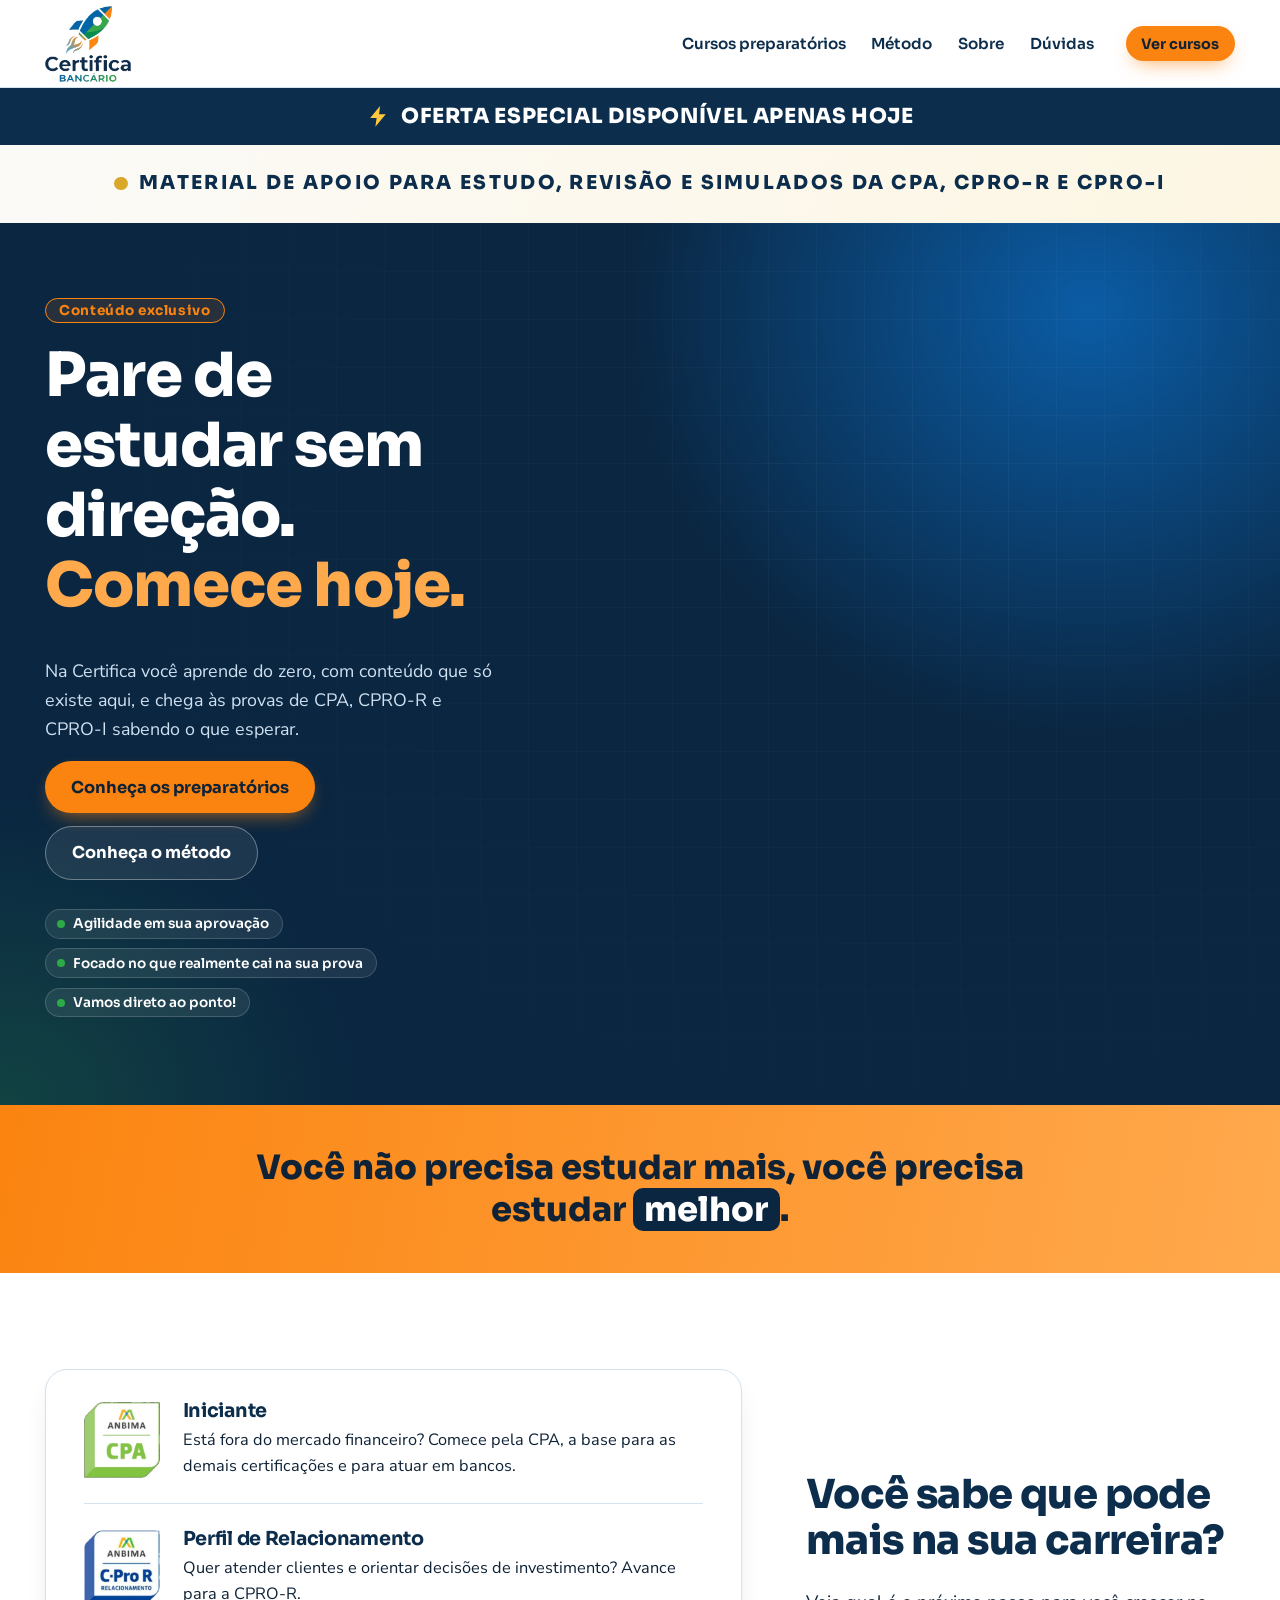
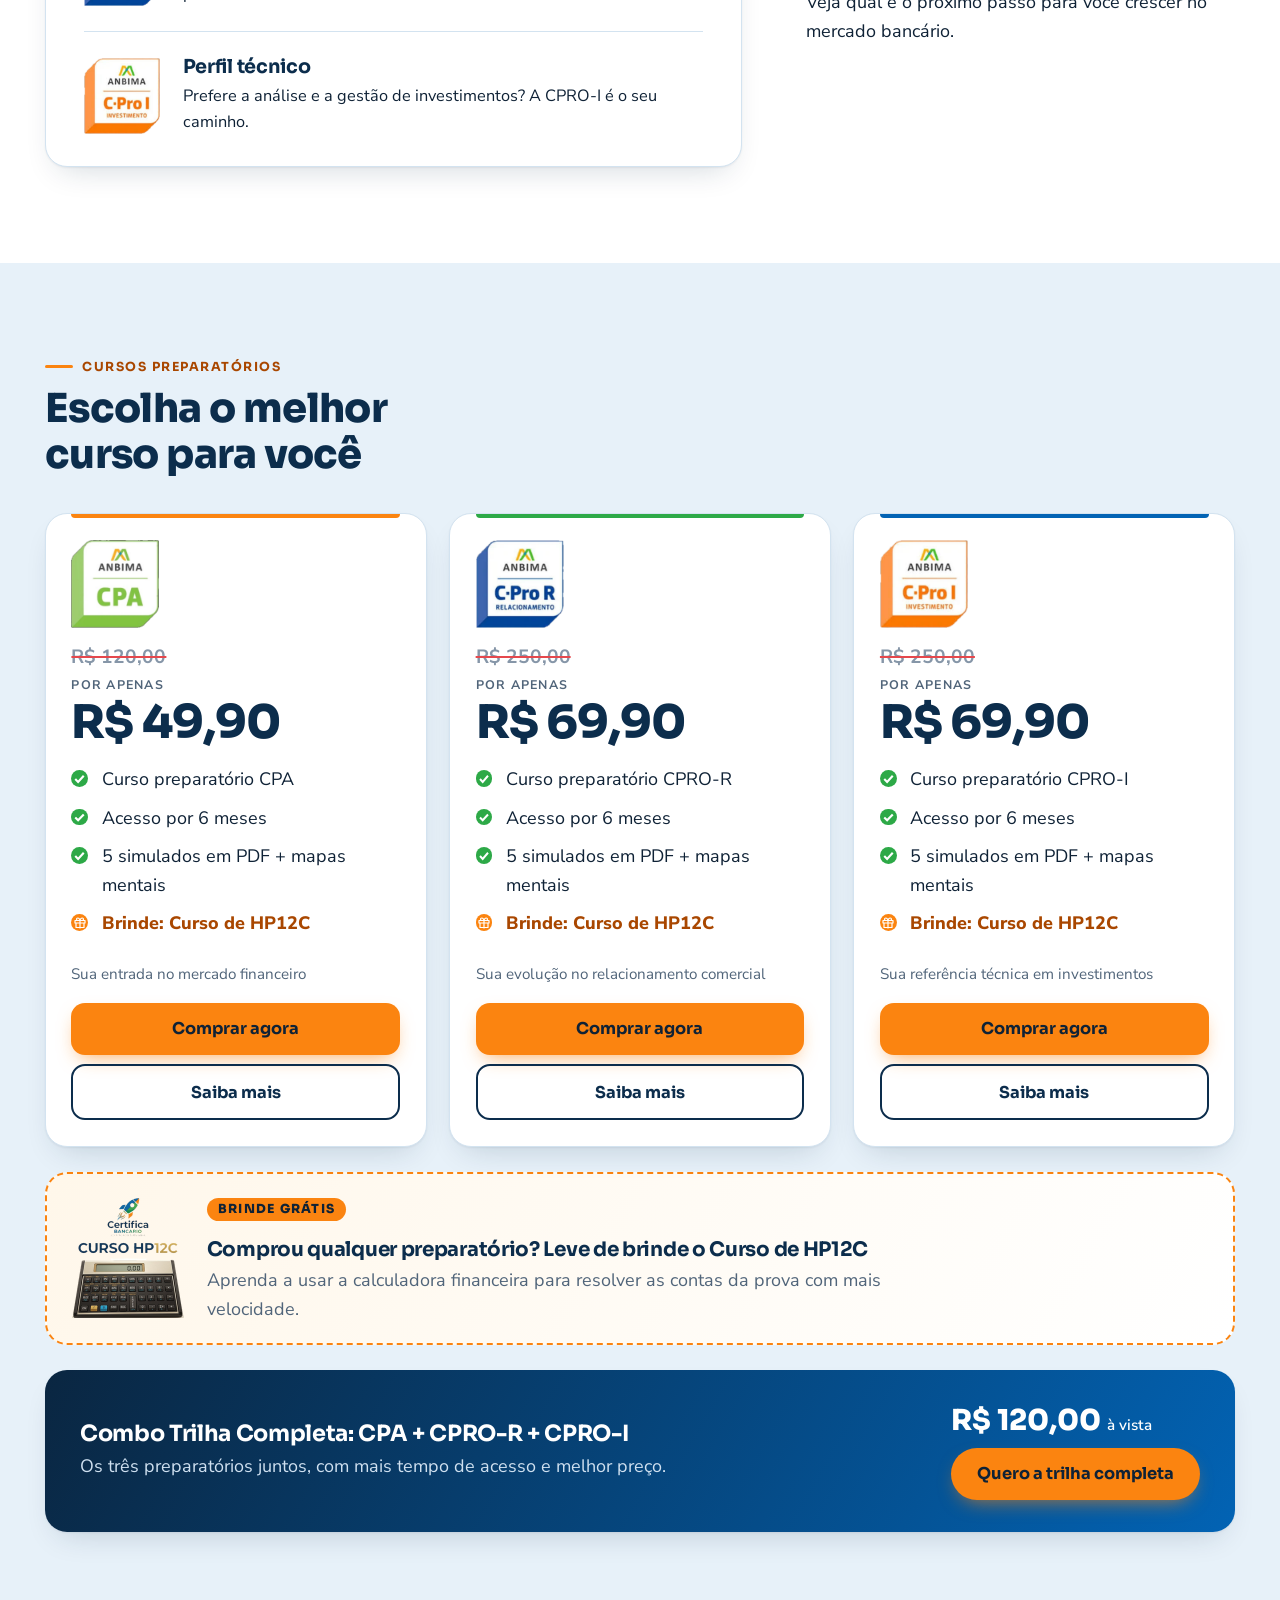
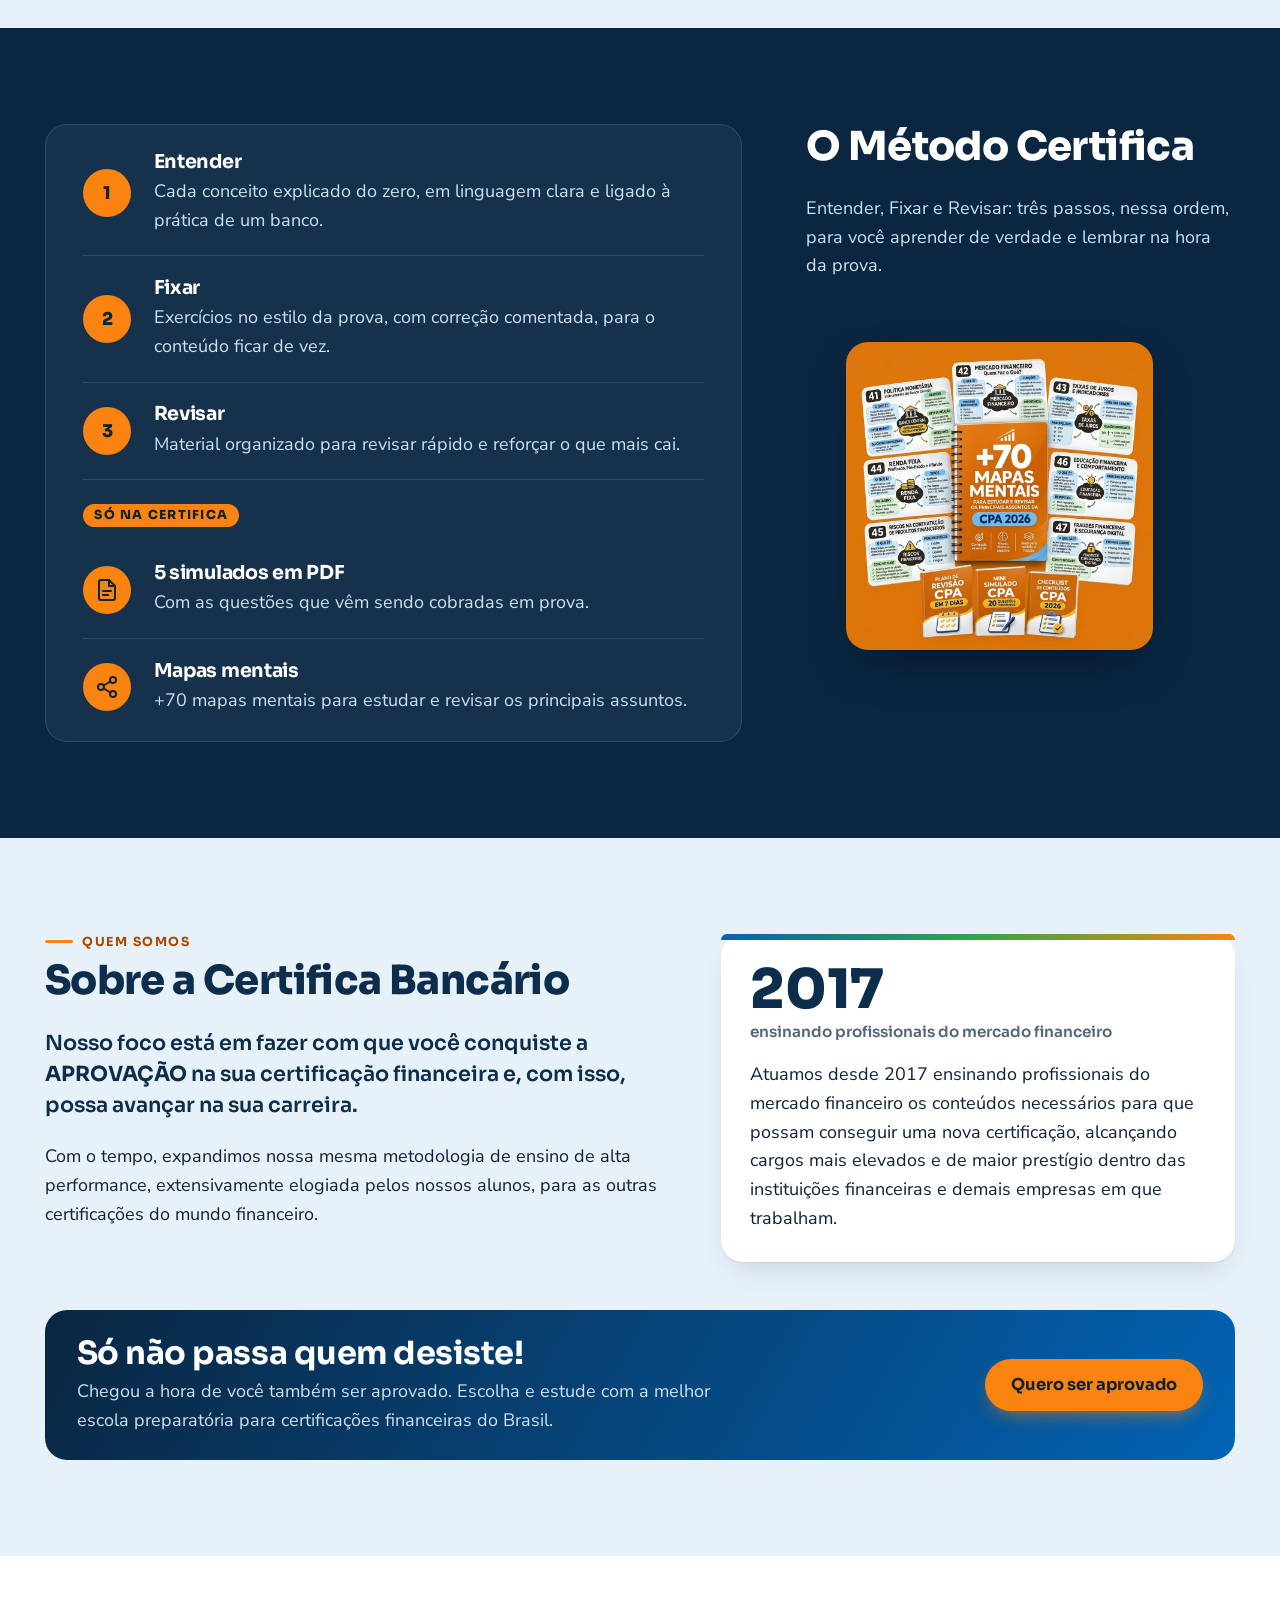
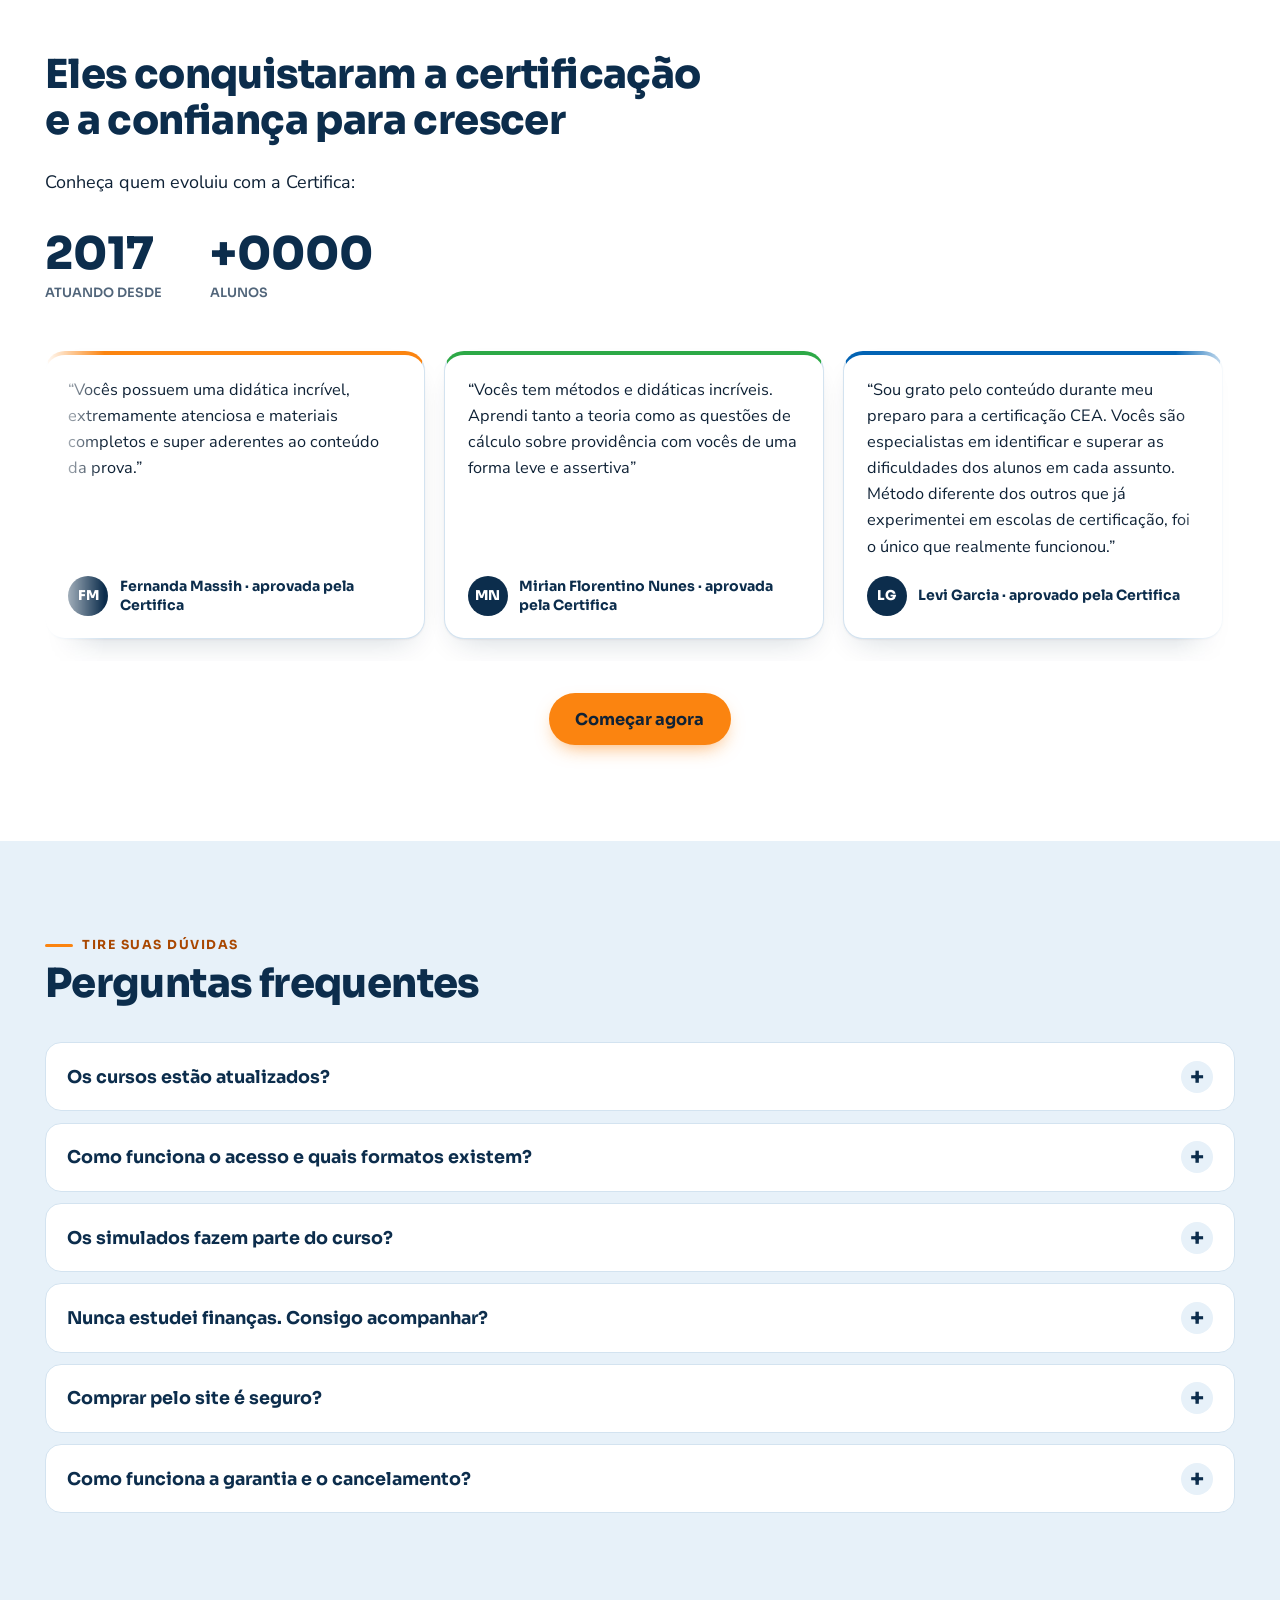
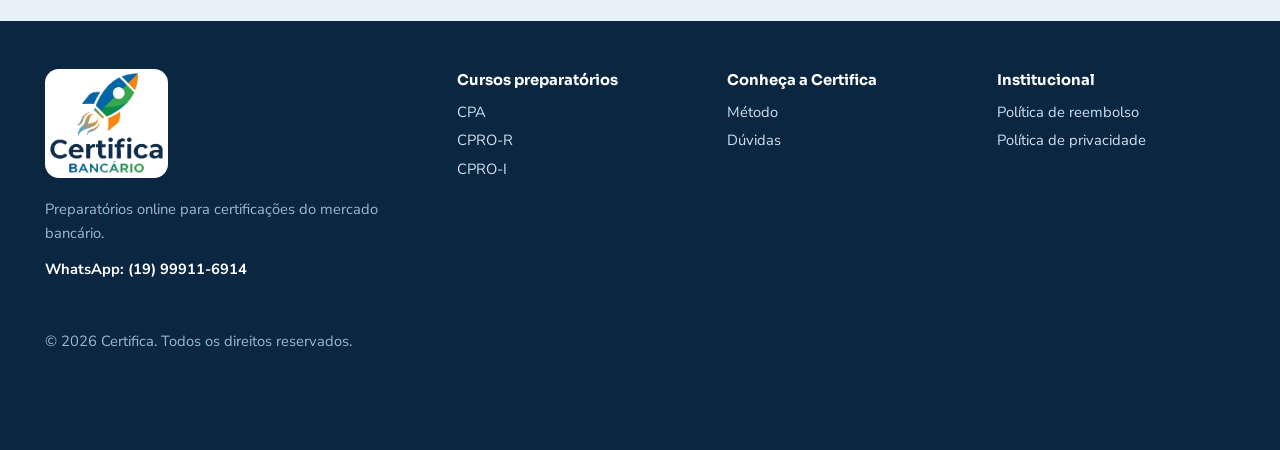
==== index.html @ d95f79b2 "updated certifica files" ====
<!DOCTYPE html>
<html lang="pt-BR">
<head>
<meta charset="utf-8">
<meta name="viewport" content="width=device-width, initial-scale=1, viewport-fit=cover">
<meta name="theme-color" content="#0A2641">
<title>Certifica Bancário</title>
<meta name="description" content="Preparatórios online para CPA, CPRO-R e CPRO-I com conteúdo exclusivo. Aprenda do zero e vá confiante para a prova.">
<link rel="preconnect" href="https://fonts.googleapis.com">
<link rel="preconnect" href="https://fonts.gstatic.com" crossorigin>
<link href="https://fonts.googleapis.com/css2?family=Sora:wght@500;700;800&family=Nunito+Sans:wght@400;600;700&display=swap" rel="stylesheet">
<link rel="stylesheet" href="style.css">
</head>
<body>
<header><div class="wrap nav">
  <a class="logo" href="#topo" aria-label="Certifica Bancário"><img src="assets/logo.png" alt="Certifica Bancário" height="76" width="86"></a>
  <nav class="menu" aria-label="Principal"><a href="#preparatorios">Cursos preparatórios</a><a href="#metodo">Método</a><a href="#sobre">Sobre</a><a href="#faq">Dúvidas</a></nav><a class="btn sm" href="#preparatorios">Ver cursos</a>
</div></header>
<!-- FAIXA DE OFERTA (logo abaixo do menu, no topo do hero): edite os textos aqui. Para esconder, use promo: false no script.js (CONFIG) -->
<div class="promo" role="note" aria-label="Oferta especial">
  <div class="promo-top"><svg viewBox="0 0 24 24" aria-hidden="true"><path d="M13.5 2 4 13.5h6.2L9 22l10-12.2h-6.4z"/></svg><span>Oferta especial disponível apenas hoje</span></div>
  <div class="promo-sub"><span><i aria-hidden="true"></i>MATERIAL DE APOIO PARA ESTUDO, REVISÃO E SIMULADOS DA CPA, CPRO-R E CPRO-I</span></div>
</div>

<main id="topo">
<!-- 1. HERO -->
<section class="hero"><div class="wrap">
  <div>
    <span class="badge">Conteúdo exclusivo</span>
    <h1>Pare de estudar sem direção. <span class="hl">Comece hoje.</span></h1>
    <p class="lead">Na Certifica você aprende do zero, com conteúdo que só existe aqui, e chega às provas de CPA, CPRO-R e CPRO-I sabendo o que esperar.</p>
    <div class="cta"><a class="btn" href="#preparatorios">Conheça os preparatórios</a><a class="btn ghost" href="#metodo">Conheça o método</a></div>
    <!-- Troque os números pelos seus -->
    <ul class="trust"><li>Agilidade em sua aprovação</li><li>Focado no que realmente cai na sua prova</li><li>Vamos direto ao ponto!</li></ul>
  </div>
    <!-- VÍDEO DO HERO: toca uma vez, sem som, e para no último quadro. Para trocar, substitua o src da tag <source> (arquivo .mp4 ou link) -->
  <div class="hv"><video id="heroVideo" autoplay muted playsinline preload="auto" disablepictureinpicture disableremoteplayback poster="assets/hero-poster.jpg" aria-label="Animação da marca Certifica Bancário"><source src="assets/hero.mp4" type="video/mp4"></video></div>
</div></section>

<section class="impact"><div class="wrap"><p>Você não precisa estudar mais, você precisa estudar <em>melhor</em>.</p></div></section>

<!-- 2. NÍVEIS -->
<section class="niveis"><div class="wrap">
  <div class="head"><h2>Você sabe que pode mais na sua carreira?</h2><p>Veja qual é o próximo passo para você crescer no mercado bancário.</p></div>
  <!-- Confirme se estas descrições batem com o que você ensina -->
  <div class="lvls">
    <div class="lvl"><img class="selo" src="assets/selo-cpa.png" alt="Selo ANBIMA CPA" width="68" height="68"><h3>Iniciante</h3><p>Está fora do mercado financeiro? Comece pela CPA, a base para as demais certificações e para atuar em bancos.</p></div>
    <div class="lvl"><img class="selo" src="assets/selo-cpro-r.png" alt="Selo ANBIMA CPRO-R" width="68" height="68"><h3>Perfil de Relacionamento</h3><p>Quer atender clientes e orientar decisões de investimento? Avance para a CPRO-R.</p></div>
    <div class="lvl"><img class="selo" src="assets/selo-cpro-i.png" alt="Selo ANBIMA CPRO-I" width="68" height="68"><h3>Perfil técnico</h3><p>Prefere a análise e a gestão de investimentos? A CPRO-I é o seu caminho.</p></div>
  </div>
</div></section>

<!-- 3. CURSOS -->
<section class="sky" id="preparatorios"><div class="wrap">
  <div class="head"><div class="lbl">Cursos preparatórios</div><h2>Escolha o melhor curso para você</h2></div>
  <!-- PREÇOS: troque pelos valores reais e prazos de acesso. O botão "Saiba mais" abre a página do curso em outra aba -->
  <div class="g4">
    <div class="card"><div class="sel logo"><img src="assets/selo-cpa.png" alt="Selo ANBIMA CPA" width="88" height="88"></div><div class="pr"><del>R$ 120,00</del><span class="now"><small>Por apenas</small>R$ 49,90</span></div>
      <ul class="ck"><li>Curso preparatório CPA</li><li>Acesso por 6 meses</li><li>5 simulados em PDF + mapas mentais</li><li class="gift">Brinde: Curso de HP12C</li></ul>
      <p class="tg">Sua entrada no mercado financeiro</p><div class="btns"><a class="btn buy" data-curso="cpa" href="#">Comprar agora</a><a class="btn line" href="curso-cpa.html" target="_blank" rel="noopener">Saiba mais</a></div></div>
    <div class="card"><div class="sel logo"><img src="assets/selo-cpro-r.png" alt="Selo ANBIMA CPRO-R" width="88" height="88"></div><div class="pr"><del>R$ 250,00</del><span class="now"><small>Por apenas</small>R$ 69,90</span></div>
      <ul class="ck"><li>Curso preparatório CPRO-R</li><li>Acesso por 6 meses</li><li>5 simulados em PDF + mapas mentais</li><li class="gift">Brinde: Curso de HP12C</li></ul>
      <p class="tg">Sua evolução no relacionamento comercial</p><div class="btns"><a class="btn buy" data-curso="cpror" href="#">Comprar agora</a><a class="btn line" href="curso-cpro-r.html" target="_blank" rel="noopener">Saiba mais</a></div></div>
    <div class="card"><div class="sel logo"><img src="assets/selo-cpro-i.png" alt="Selo ANBIMA CPRO-I" width="88" height="88"></div><div class="pr"><del>R$ 250,00</del><span class="now"><small>Por apenas</small>R$ 69,90</span></div>
      <ul class="ck"><li>Curso preparatório CPRO-I</li><li>Acesso por 6 meses</li><li>5 simulados em PDF + mapas mentais</li><li class="gift">Brinde: Curso de HP12C</li></ul>
      <p class="tg">Sua referência técnica em investimentos</p><div class="btns"><a class="btn buy" data-curso="cproi" href="#">Comprar agora</a><a class="btn line" href="curso-cpro-i.html">Saiba mais</a></div></div>
  </div>
  <!-- BRINDE: o curso de HP12C não é vendido separado, vai de presente na compra de qualquer preparatório -->
  <div class="gift-strip">
    <img src="assets/selo-hp12c.png" alt="Brinde: Curso HP12C | Certifica Bancário" width="112" height="120" loading="lazy">
    <div><span class="tag">Brinde grátis</span><h3>Comprou qualquer preparatório? Leve de brinde o Curso de HP12C</h3><p>Aprenda a usar a calculadora financeira para resolver as contas da prova com mais velocidade.</p></div>
  </div>
  <div class="combo">
    <div><h3>Combo Trilha Completa: CPA + CPRO-R + CPRO-I</h3><p>Os três preparatórios juntos, com mais tempo de acesso e melhor preço.</p></div>
    <div><div class="pr">R$ 120,00 <span style="font:600 .95rem var(--b)">à vista</span></div><a class="btn buy" href="#https://pay.hotmart.com/M108536602J" target="_blank" rel="noopener">Quero a trilha completa</a></div>
  </div>
</div></section>

<!-- 4. MÉTODO -->
<section class="dark metodo" id="metodo"><div class="wrap">
  <div class="head"><h2>O Método Certifica</h2><p>Entender, Fixar e Revisar: três passos, nessa ordem, para você aprender de verdade e lembrar na hora da prova.</p></div>
  <div class="mcard">
    <div class="mrow"><span class="pn">1</span><h3>Entender</h3><p>Cada conceito explicado do zero, em linguagem clara e ligado à prática de um banco.</p></div>
    <div class="mrow"><span class="pn">2</span><h3>Fixar</h3><p>Exercícios no estilo da prova, com correção comentada, para o conteúdo ficar de vez.</p></div>
    <div class="mrow"><span class="pn">3</span><h3>Revisar</h3><p>Material organizado para revisar rápido e reforçar o que mais cai.</p></div>
    <div class="mextra"><span class="tag">Só na Certifica</span></div>
    <div class="mrow"><span class="pn"><svg viewBox="0 0 24 24" aria-hidden="true"><path d="M14 2H6a2 2 0 0 0-2 2v16a2 2 0 0 0 2 2h12a2 2 0 0 0 2-2V8z"/><path d="M14 2v6h6M8 13h8M8 17h5"/></svg></span><h3>5 simulados em PDF</h3><p>Com as questões que vêm sendo cobradas em prova.</p></div>
    <div class="mrow"><span class="pn"><svg viewBox="0 0 24 24" aria-hidden="true"><circle cx="18" cy="5" r="3"/><circle cx="6" cy="12" r="3"/><circle cx="18" cy="19" r="3"/><path d="M8.6 13.5l6.8 4M15.4 6.5l-6.8 4"/></svg></span><h3>Mapas mentais</h3><p>+70 mapas mentais para estudar e revisar os principais assuntos.</p></div>
  </div>
  <figure class="mfig"><img src="assets/mapas-mentais.jpg" alt="+70 mapas mentais para a CPA 2026, com plano de revisão em 7 dias, mini simulado com 20 questões comentadas e checklist de conteúdos" width="1024" height="1028" loading="lazy"></figure>
</div></section>

<!-- SOBRE A CERTIFICA BANCÁRIO -->
<section class="sky" id="sobre"><div class="wrap about">
  <div>
    <div class="lbl">Quem somos</div>
    <h2>Sobre a Certifica Bancário</h2>
    <p class="big">Nosso foco está em fazer com que você conquiste a <strong>APROVAÇÃO</strong> na sua certificação financeira e, com isso, possa avançar na sua carreira.</p>
    <p>Com o tempo, expandimos nossa mesma metodologia de ensino de alta performance, extensivamente elogiada pelos nossos alunos, para as outras certificações do mundo financeiro.</p>
  </div>
  <div class="since">
    <strong>2017</strong><span>ensinando profissionais do mercado financeiro</span>
    <p>Atuamos desde 2017 ensinando profissionais do mercado financeiro os conteúdos necessários para que possam conseguir uma nova certificação, alcançando cargos mais elevados e de maior prestígio dentro das instituições financeiras e demais empresas em que trabalham.</p>
  </div>
  <div class="motto">
    <div><h3>Só não passa quem desiste!</h3><p>Chegou a hora de você também ser aprovado. Escolha e estude com a melhor escola preparatória para certificações financeiras do Brasil.</p></div>
    <a class="btn" href="#preparatorios">Quero ser aprovado</a>
  </div>
</div></section>

<!-- 8. PROVA SOCIAL -->
<section class="social"><div class="wrap">
  <div class="head"><h2>Eles conquistaram a certificação e a confiança para crescer</h2><p>Conheça quem evoluiu com a Certifica:</p></div>
  <!-- Troque pelos seus números reais -->
  <div class="stats"><div><strong>2017</strong><span>ATUANDO DESDE</span></div><div><strong>+0000</strong><span>ALUNOS</span></div></div>
  <!-- CARROSSEL DE FEEDBACKS: os depoimentos ficam na lista FEEDBACKS, no fim do arquivo. Adicione quantos quiser lá. -->
  <div class="car" role="region" aria-roledescription="carrossel" aria-label="Depoimentos de alunos">
    <div class="car-track" id="carTrack" tabindex="0"></div>
  </div>
  <p class="center" style="margin:2rem auto 0"><a class="btn" href="#preparatorios">Começar agora</a></p>
</div></section>

<!-- 9. FAQ -->
<section class="sky" id="faq"><div class="wrap">
  <div class="head"><div class="lbl">Tire suas dúvidas</div><h2>Perguntas frequentes</h2></div>
  <!-- Revise cada resposta para refletir sua operação real -->
  <details><summary>Os cursos estão atualizados?</summary><p>Sim. Acompanhamos as mudanças nos editais para você estudar o conteúdo certo.</p></details>
  <details><summary>Como funciona o acesso e quais formatos existem?</summary><p>Após a confirmação do pagamento, você recebe um e-mail com o acesso à plataforma. Descreva aqui o que está incluso: apostila em PDF, simulados e acesso por computador, celular ou tablet.</p></details>
  <details><summary>Os simulados fazem parte do curso?</summary><p>Sim. Os preparatórios trazem 5 simulados em PDF com as questões que vêm sendo cobradas em prova e vídeos com a resolução de cada um.</p></details>
  <details><summary>Nunca estudei finanças. Consigo acompanhar?</summary><p>Sim. Você aprende do zero, em linguagem simples.</p></details>
  <details><summary>Comprar pelo site é seguro?</summary><p>Sim. Os pagamentos são processados por um sistema seguro, e seus dados são usados apenas na compra.</p></details>
  <details><summary>Como funciona a garantia e o cancelamento?</summary><p>Você tem <span data-garantia>7 dias</span>, a partir da compra, para pedir o reembolso integral. Os detalhes estão na política de reembolso, no rodapé da página.</p></details>
  </div></section>
</main>

<footer class="site"><div class="wrap"><div class="cols">
  <div><span class="plate"><img src="assets/logo.png" alt="Certifica Bancário" height="100" width="114"></span><p>Preparatórios online para certificações do mercado bancário.<a class="wpp" href="#" target="_blank" rel="noopener">WhatsApp: (19) 99911-6914</a><!-- Adicione razão social, CNPJ, endereço e e-mail de contato --></p></div>
  <div><strong>Cursos preparatórios</strong><a href="#preparatorios">CPA</a><a href="#preparatorios">CPRO-R</a><a href="#preparatorios">CPRO-I</a></div>
  <div><strong>Conheça a Certifica</strong><a href="#metodo">Método</a><a href="#faq">Dúvidas</a></div>
  <div><strong>Institucional</strong><a href="#">Política de reembolso</a><a href="#">Política de privacidade</a></div>
</div><p style="margin:2rem 0 0">© <span id="y"></span> Certifica. Todos os direitos reservados.</p></div></footer>
<div class="bar"><a class="btn buy" href="#preparatorios">Conheça os preparatórios</a></div>

<script src="script.js"></script>
</body>
</html>
---- style.css ----
:root{--nv:#0A2641;--in:#0C2D4C;--in2:#0263B4;--gr:#2DA947;--sky:#E7F1F9;--or:#FB8410;--ink:#0F2236;--mute:#51657A;--w:#fff;--h:'Sora',system-ui,sans-serif;--b:'Nunito Sans',system-ui,sans-serif;
box-sizing:border-box;padding-top:env(safe-area-inset-top,0px);padding-bottom:env(safe-area-inset-bottom,0px)}
@media (prefers-color-scheme:dark){:root:not([data-theme="light"]){color-scheme:light}}
*,*::before,*::after{box-sizing:inherit}
html{scroll-behavior:smooth;scroll-padding-top:calc(84px + env(safe-area-inset-top,0px))}
body{margin:0;font:18px/1.6 var(--b);color:var(--ink);background:var(--w)}
h1,h2,h3{font-family:var(--h);line-height:1.15;margin:0 0 .6em;color:var(--in);letter-spacing:-.015em}
h1{font-size:clamp(2.05rem,4.8vw,3.3rem);font-weight:800;color:#fff}
h2{font-size:clamp(1.7rem,3.8vw,2.5rem);font-weight:800}
h3{font-size:1.15rem;font-weight:700}
p{margin:0 0 1em;max-width:62ch}
:focus-visible{outline:3px solid var(--or);outline-offset:3px}
.wrap{width:min(1120px,100% - 2.5rem);margin-inline:auto}
section{padding:clamp(3.5rem,8vw,6rem) 0}
.btn{display:inline-block;font:700 1.02rem var(--h);text-decoration:none;background:var(--or);color:var(--ink);padding:.95em 1.6em;border-radius:12px;transition:filter .15s,transform .15s;text-align:center}
.btn:hover{filter:brightness(1.08);transform:translateY(-2px)}
.btn.sm{font-size:.9rem;padding:.6em 1.1em}
.btn.line{background:transparent;color:var(--in);border:2px solid var(--in)}
.dark{background:var(--nv);color:#cfe0f0}
.dark h2,.dark h3{color:#fff}
.sky{background:var(--sky)}
.lbl{font:700 .9rem var(--h);color:var(--or);margin-bottom:.5rem}
.head{max-width:680px;margin-bottom:2.2rem}

header{position:sticky;top:0;z-index:20;background:#fff;color:var(--ink);border-bottom:1px solid #d3e3f0}
.nav{display:flex;justify-content:space-between;align-items:center;gap:1rem;padding:.35rem 0}
/* LOGO: arquivo assets/logo.png. Para trocar, substitua o arquivo (mantendo o nome) ou altere o src da tag <img> */
.logo{font:800 1.45rem var(--h);color:#fff;text-decoration:none;display:flex;align-items:center;gap:.5rem}
.logo i{width:26px;height:26px;border-radius:7px;background:var(--or);display:grid;place-items:center}
.logo svg{width:16px;height:16px}
.menu{display:flex;gap:1.6rem;font:600 .95rem var(--h)}
.menu a{color:var(--in);text-decoration:none}.menu a:hover{color:var(--in2)}
.logo img{display:block;height:64px;width:auto}
.plate{display:inline-block;background:#fff;border-radius:14px;padding:.3rem;margin-bottom:.8rem}.plate img{display:block;height:96px;width:auto}

/* hero */
.hero{background:radial-gradient(circle at 80% 20%,#0B4F8F 0,var(--nv) 55%);color:#cfe0f0;padding:clamp(2.5rem,6vw,4.5rem) 0 clamp(3.5rem,7vw,5.5rem)}
.hero .wrap{display:grid;grid-template-columns:1.05fr .95fr;gap:3rem;align-items:center}
.badge{display:inline-block;font:700 .85rem var(--h);color:var(--or);border:1.5px solid var(--or);border-radius:999px;padding:.25em 1em;margin-bottom:1.1rem}
.hero p.lead{font-size:1.15rem}
.avs{display:flex;align-items:center;gap:.8rem;margin-top:1.8rem;font:600 .92rem var(--h);color:#fff}
.avs div{display:flex}
/* FOTOS DE ALUNOS: troque os círculos por <img> reais (com autorização) */
.avs b{width:36px;height:36px;border-radius:50%;border:2px solid var(--nv);margin-left:-10px;background:var(--or)}
.avs b:first-child{margin-left:0}.avs b:nth-child(2){background:#3b8fd8}.avs b:nth-child(3){background:#fff}.avs b:nth-child(4){background:var(--gr)}
/* PLATAFORMA: mockup ilustrativo. Troque por um print real da sua plataforma */
.mock{background:#fff;border-radius:16px;box-shadow:0 24px 60px rgba(0,0,20,.5);overflow:hidden;color:var(--ink)}
.mock .top{background:var(--sky);padding:.6rem .9rem;display:flex;gap:.4rem}
.mock .top i{width:10px;height:10px;border-radius:50%;background:#b5cbe0}
.mock .body{display:grid;grid-template-columns:1.5fr 1fr}
.vid{background:var(--in);margin:.9rem;border-radius:10px;aspect-ratio:16/10;display:grid;place-items:center;position:relative}
.vid::before{content:"";border-left:26px solid #fff;border-top:16px solid transparent;border-bottom:16px solid transparent;margin-left:6px}
.vid em{position:absolute;left:.7rem;right:.7rem;bottom:.7rem;height:6px;background:#2b6aa5;border-radius:4px;overflow:hidden}
.vid em::after{content:"";display:block;height:100%;width:62%;background:var(--or);animation:fill 2.2s ease-out}
@keyframes fill{from{width:0}}
.list{padding:.9rem .9rem .9rem 0;font:600 .82rem var(--h);color:var(--mute)}
.list div{padding:.45rem .6rem;border-radius:8px;margin-bottom:.35rem;background:var(--sky)}
.list div:first-child{background:var(--or);color:var(--ink)}

.hv{border-radius:16px;overflow:hidden;box-shadow:0 24px 60px rgba(0,0,20,.5);background:#0b0c10;line-height:0}
.hv video{width:100%;height:auto;display:block}
/* níveis */
.g3{display:grid;grid-template-columns:repeat(3,1fr);gap:1.4rem}
.lvl{background:var(--sky);border-radius:18px 4px 18px 4px;padding:1.6rem}
.lvl h3{color:var(--or);font-size:1rem;margin-bottom:.4rem}
.lvl p{margin:0;color:var(--ink);font-size:1.02rem}

/* cursos */
.card{background:#fff;color:var(--ink);border-radius:18px;padding:1.6rem;display:flex;flex-direction:column;border:2px solid #d3e3f0}
.card .sel{display:grid;place-items:center;width:68px;height:68px;border-radius:50%;background:var(--in);color:#fff;font:800 .85rem var(--h);margin-bottom:1rem}
.card .pr{font:800 1.9rem var(--h);color:var(--in);line-height:1.1}
.card .pr small{display:block;font:600 .92rem var(--b);color:var(--mute);margin:.3rem 0 1rem}
ul.ck{list-style:none;margin:0;padding:0}
ul.ck li{position:relative;padding:.3rem 0 .3rem 1.9rem}
ul.ck li::before{content:"";position:absolute;left:0;top:.6rem;width:1.05rem;height:1.05rem;border-radius:50%;background:var(--gr) url("data:image/svg+xml,%3Csvg xmlns='http://www.w3.org/2000/svg' viewBox='0 0 16 16'%3E%3Cpath d='M4 8.5l2.7 2.7L12 5.5' fill='none' stroke='white' stroke-width='2'/%3E%3C/svg%3E")}
.card ul{flex:1;margin-bottom:1.2rem}
.card .tg{color:var(--mute);font-size:.95rem;margin:0 0 1rem}
.card .btns{display:grid;gap:.6rem}
.card.best{border-color:var(--or);transform:translateY(-8px)}
.tag{align-self:flex-start;background:var(--or);font:700 .8rem var(--h);border-radius:999px;padding:.2em .9em;margin-bottom:.6rem}
.combo{margin-top:1.6rem;background:var(--in);color:#cfe0f0;border-radius:18px;padding:1.6rem 1.8rem;display:grid;grid-template-columns:1.3fr auto;gap:1.5rem;align-items:center}
.combo h3{color:#fff;font-size:1.4rem;margin-bottom:.3rem}.combo p{margin:0}
.combo .pr{font:800 1.8rem var(--h);color:#fff;margin-bottom:.6rem}

/* método */
.pil{border-top:5px solid var(--or);padding-top:1.1rem}
.pil:nth-child(2){border-color:var(--gr)}.pil:nth-child(3){border-color:#3b8fd8}
.pil p{margin:0}

/* features */
.feat{display:grid;grid-template-columns:1fr 1fr;gap:3rem;align-items:center}
.steps{counter-reset:s;display:grid;gap:1.4rem}
.step{display:grid;grid-template-columns:auto 1fr;gap:1rem}
.step::before{counter-increment:s;content:"0" counter(s);font:800 2rem/1 var(--h);color:var(--or)}
.step p{margin:0;color:var(--mute)}
.note{margin-top:2rem;padding:1.2rem 1.4rem;border-left:5px solid var(--gr);background:var(--sky);border-radius:0 12px 12px 0}
.note h3{margin-bottom:.3rem}.note p{margin:0}

/* garantia */
.guar{display:grid;grid-template-columns:auto 1fr;gap:2.5rem;align-items:center}
.seal2{width:170px;height:170px;border-radius:50%;background:var(--or);display:grid;place-content:center;text-align:center;font:800 1rem var(--h);color:var(--ink);box-shadow:0 0 0 6px var(--nv),0 0 0 9px var(--or)}
.seal2 b{font-size:3.6rem;line-height:1}
.nps{display:inline-block;font:700 .85rem var(--h);background:#fff;color:var(--in);border-radius:999px;padding:.25em 1em;margin-bottom:.8rem}
.gs{display:flex;gap:2rem;flex-wrap:wrap;margin:1.2rem 0}
.gs b{display:block;font:800 1.15rem var(--h);color:#fff}.gs span{font-size:.95rem}

/* prova social */
.stats{display:flex;flex-wrap:wrap;gap:1.5rem 3rem;margin:0 0 2.2rem}
.stats strong{display:block;font:800 clamp(2rem,5vw,2.8rem)/1 var(--h);color:var(--in)}
.stats span{color:var(--mute);font-size:.8rem;font-family:var(--h);font-weight:600}
/* DEPOIMENTOS ILUSTRATIVOS: troque pelos reais antes de publicar */
blockquote{margin:0;padding:1.4rem;background:var(--sky);border-radius:4px 18px 18px 18px}
blockquote p{font-size:1.02rem}
blockquote footer{font:700 .9rem var(--h);color:var(--in)}

details{border-bottom:2px solid #c0d6e8;padding:1rem 0}
summary{cursor:pointer;list-style:none;display:flex;justify-content:space-between;gap:1rem;font:700 1.1rem var(--h);color:var(--in)}
summary::-webkit-details-marker{display:none}
summary::after{content:"+";font-size:1.5rem;line-height:1;transition:transform .2s}
details[open] summary::after{transform:rotate(45deg)}
details p{margin:.8rem 0 0;color:var(--mute)}
.center{text-align:center}.center p{margin-inline:auto}
footer.site{background:var(--nv);color:#9db8d2;padding:3rem 0 6rem;font-size:.92rem}
footer .cols{display:grid;grid-template-columns:1.6fr 1fr 1fr 1fr;gap:2rem}
footer a{color:#cfe0f0;display:block;text-decoration:none;padding:.15rem 0}
footer strong{color:#fff;font-family:var(--h);display:block;margin-bottom:.4rem}
.bar{display:none}

@media (max-width:860px){
  body{font-size:17px}
  .menu,.nav .btn{display:none}
  .hero .wrap,.g3,.feat,.guar,.combo,footer .cols{grid-template-columns:1fr}
  .card.best{transform:none}
  .guar{justify-items:center;text-align:center}.gs{justify-content:center}
  .bar{display:block;position:fixed;left:0;right:0;bottom:0;z-index:30;background:#fff;border-top:2px solid var(--in);padding:.6rem 1rem calc(.6rem + env(safe-area-inset-bottom,0px))}
  .bar .btn{display:block}
}
.about{display:grid;grid-template-columns:1.1fr .9fr;gap:3rem;align-items:start}
.about .big{font:600 1.3rem/1.5 var(--h);color:var(--in)}
.about .since{background:#fff;border-radius:18px 4px 18px 4px;padding:1.8rem;border-top:6px solid var(--gr)}
.about .since strong{display:block;font:800 3.4rem/1 var(--h);color:var(--in)}
.about .since span{display:block;font:600 .95rem var(--h);color:var(--mute);margin:.3rem 0 1.2rem}
.about .since p{margin:0}
.motto{grid-column:1/-1;display:flex;flex-wrap:wrap;gap:1rem 2rem;align-items:center;justify-content:space-between;background:var(--in);color:#cfe0f0;border-radius:18px;padding:1.6rem 2rem}
.motto h3{color:#fff;font-size:clamp(1.4rem,3vw,2rem);margin:0}
.motto p{margin:.3rem 0 0}
@media (max-width:860px){.about{grid-template-columns:1fr}.motto{padding:1.4rem}.motto .btn{width:100%}}
.car-track{display:flex;gap:1.2rem;overflow-x:auto;scroll-snap-type:x mandatory;scroll-behavior:smooth;padding:.3rem .2rem 1rem;scrollbar-width:none}
.car-track::-webkit-scrollbar{display:none}
.car-track>*{flex:0 0 calc((100% - 2.4rem)/3);scroll-snap-align:start}
.fb{padding:1.4rem;background:var(--sky);border-radius:4px 18px 18px 18px;display:flex;flex-direction:column;justify-content:space-between}
.fb p{font-size:1.02rem;margin:0 0 1rem;max-width:none}
.fb footer{font:700 .9rem var(--h);color:var(--in)}
.fb.img{padding:.5rem;background:#fff;border:2px solid #d3e3f0;border-radius:18px}
.fb.img img{width:100%;height:auto;display:block;border-radius:12px}
.car-ctl{display:flex;align-items:center;justify-content:center;gap:1.2rem;font:700 .95rem var(--h);color:var(--mute)}
.car-b{width:46px;height:46px;border-radius:50%;border:2px solid var(--in);background:#fff;color:var(--in);font:700 1.5rem/1 var(--h);cursor:pointer;transition:background .15s,color .15s}
.car-b:hover{background:var(--in);color:#fff}
@media (max-width:1000px){.car-track>*{flex-basis:calc((100% - 1.2rem)/2)}}
@media (max-width:640px){.car-track>*{flex-basis:88%}}
@media (prefers-reduced-motion:reduce){*{animation:none!important;transition:none!important;scroll-behavior:auto!important}}

/* ===== REFINAMENTO DE DESIGN ===== */
:root{--ord:#A94700;--ln:#d3e3f0;--sh:0 1px 2px rgba(10,38,65,.06),0 14px 32px -14px rgba(10,38,65,.2)}
body{-webkit-font-smoothing:antialiased}h1,h2{text-wrap:balance}
header{background:rgba(255,255,255,.88);-webkit-backdrop-filter:saturate(1.4) blur(12px);backdrop-filter:saturate(1.4) blur(12px);border-bottom:0;box-shadow:0 1px 0 var(--ln)}
.menu{margin-left:auto;margin-right:1rem}.menu a{position:relative;padding:.4rem 0}
.menu a::after{content:"";position:absolute;left:0;right:0;bottom:0;height:2px;background:var(--or);transform:scaleX(0);transform-origin:left;transition:transform .2s}.menu a:hover::after{transform:scaleX(1)}
.btn{border-radius:999px;box-shadow:0 8px 20px -8px rgba(251,132,16,.75)}.btn:hover{box-shadow:0 12px 26px -8px rgba(251,132,16,.9)}
.btn.line{box-shadow:none}.btn.line:hover{background:var(--in);color:#fff}
.btn.ghost{background:rgba(255,255,255,.08);color:#fff;border:1.5px solid rgba(255,255,255,.35);box-shadow:none}.btn.ghost:hover{background:rgba(255,255,255,.16)}
.btn.wpp:not(.line){background:#1F8A3A;color:#fff;box-shadow:0 8px 20px -8px rgba(31,138,58,.7)}
.lbl{color:var(--ord);text-transform:uppercase;letter-spacing:.12em;font-size:.78rem;display:flex;align-items:center;gap:.6rem}
.lbl::before{content:"";width:28px;height:3px;border-radius:2px;background:var(--or)}.center .lbl{justify-content:center}
.hero{position:relative;overflow:hidden;background:radial-gradient(60% 80% at 85% 10%,#0B5CA5 0,transparent 60%),radial-gradient(40% 50% at 0 100%,rgba(45,169,71,.22) 0,transparent 70%),var(--nv)}
.hero::before{content:"";position:absolute;inset:0;background-image:linear-gradient(rgba(255,255,255,.04) 1px,transparent 1px),linear-gradient(90deg,rgba(255,255,255,.04) 1px,transparent 1px);background-size:48px 48px;-webkit-mask-image:radial-gradient(70% 80% at 70% 30%,#000,transparent);mask-image:radial-gradient(70% 80% at 70% 30%,#000,transparent)}
.hero .wrap{position:relative}.hl{color:#FFA94D}
.badge{background:rgba(251,132,16,.12);letter-spacing:.04em}
.cta{display:flex;flex-wrap:wrap;gap:.8rem}
.trust{list-style:none;display:flex;flex-wrap:wrap;gap:.6rem;margin:1.8rem 0 0;padding:0}
.trust li{display:flex;align-items:center;gap:.5rem;font:600 .85rem var(--h);color:#fff;background:rgba(255,255,255,.08);border:1px solid rgba(255,255,255,.16);border-radius:999px;padding:.4em 1em .4em .8em}
.trust li::before{content:"";width:8px;height:8px;border-radius:50%;background:var(--gr)}
.hv{position:relative;border:1px solid rgba(255,255,255,.14);transform:perspective(1200px) rotateY(-3deg);transition:transform .4s}.hv:hover{transform:none}
.vchip{position:absolute;left:14px;top:14px;z-index:2;line-height:1.2;font:700 .78rem var(--h);color:var(--ink);background:#fff;border-radius:999px;padding:.5em 1em;box-shadow:var(--sh)}
.lvl{position:relative;background:#fff;border:1px solid var(--ln);border-radius:20px;padding:1.8rem;box-shadow:var(--sh);transition:transform .2s}.lvl:hover{transform:translateY(-4px)}
.lvl .n{display:grid;place-items:center;width:40px;height:40px;border-radius:50%;color:#fff;font:800 1rem var(--h);margin-bottom:1rem;background:var(--in2)}
.lvl:nth-child(2) .n{background:#1F8A3A}.lvl:nth-child(3) .n{background:var(--or);color:var(--ink)}
.lvl .cr{position:absolute;top:1.8rem;right:1.6rem;font:800 .78rem var(--h);color:var(--in2);background:var(--sky);border-radius:999px;padding:.3em .8em}
.lvl h3{color:var(--in);font-size:1.2rem}
.card{position:relative;border:1px solid var(--ln);border-radius:22px;box-shadow:var(--sh);transition:transform .2s,box-shadow .2s,border-color .2s}
.card:hover{transform:translateY(-6px);border-color:var(--in2);box-shadow:0 24px 50px -16px rgba(10,38,65,.3)}
.card::before{content:"";position:absolute;left:1.6rem;right:1.6rem;top:0;height:4px;border-radius:0 0 4px 4px;background:var(--or)}
.card:nth-child(2)::before{background:var(--gr)}.card:nth-child(3)::before{background:var(--in2)}
.card .sel{width:auto;height:auto;align-self:flex-start;border-radius:14px;padding:.5em 1em;font-size:1rem;background:linear-gradient(135deg,var(--in),var(--in2))}
.card .pr{font-size:2rem}.card .btn{border-radius:14px}
.combo{background:linear-gradient(120deg,var(--nv),var(--in2));border-radius:22px;padding:2rem 2.2rem;box-shadow:var(--sh)}.combo .btn{width:100%}
.pil{background:rgba(255,255,255,.05);border-radius:18px;padding:1.5rem 1.6rem;box-shadow:inset 0 0 0 1px rgba(255,255,255,.1)}
.about .since{position:relative;border-top:0;border-radius:22px;box-shadow:var(--sh)}
.about .since::before{content:"";position:absolute;inset:0 0 auto;height:6px;border-radius:22px 22px 0 0;background:linear-gradient(90deg,var(--in2),var(--gr),var(--or))}
.motto{background:linear-gradient(120deg,var(--nv),var(--in2));border-radius:22px}
.step::before{color:var(--ord)}.note{border-radius:0 16px 16px 0}
.fb{background:#fff;border:1px solid var(--ln);border-top:4px solid var(--or);border-radius:20px;box-shadow:var(--sh)}
.fb:nth-child(3n+2){border-top-color:var(--gr)}.fb:nth-child(3n){border-top-color:var(--in2)}
.fb footer{display:flex;align-items:center;gap:.7rem}.fb footer span{font-size:.88rem;line-height:1.3}
.fb footer b{flex:none;display:grid;place-items:center;width:40px;height:40px;border-radius:50%;background:var(--in);color:#fff;font:800 .85rem var(--h)}
details{background:#fff;border:1px solid var(--ln);border-radius:16px;padding:0 1.3rem;margin-bottom:.7rem;transition:box-shadow .2s}
details[open]{box-shadow:var(--sh);border-color:var(--in2)}summary{padding:1.1rem 0;align-items:center}details p{padding-bottom:1.1rem;margin-top:0}
summary::after{flex:none;display:grid;place-items:center;width:32px;height:32px;border-radius:50%;background:var(--sky)}
.js .rv{opacity:0;transform:translateY(20px);transition:opacity .6s,transform .6s}.js .rv.in{opacity:1;transform:none}
@media (max-width:860px){.hv{transform:none}.bar{border-top:0;box-shadow:0 -8px 24px rgba(10,38,65,.18)}.menu{display:none}}

/* ===== v4: frases de impacto, método, HP 12C e páginas de curso ===== */
.g4{display:grid;grid-template-columns:repeat(auto-fit,minmax(230px,1fr));gap:1.4rem}.card:nth-child(4)::before{background:var(--nv)}
.impact{background:linear-gradient(100deg,var(--or),#FFA94D);color:var(--ink);padding:clamp(1.6rem,4vw,2.6rem) 0;text-align:center}
.impact p{margin:0 auto;max-width:900px;font:800 clamp(1.3rem,3.2vw,2.1rem)/1.25 var(--h)}
.impact em{font-style:normal;background:var(--nv);color:#fff;border-radius:10px;padding:0 .35em}
.pn{display:grid;place-items:center;width:44px;height:44px;border-radius:50%;background:var(--or);color:var(--ink);font:800 1.1rem var(--h);margin-bottom:1rem}
.bonus{margin-top:1.6rem;border-radius:22px;padding:1.8rem 2rem;background:linear-gradient(120deg,rgba(251,132,16,.18),rgba(45,169,71,.14));box-shadow:inset 0 0 0 1px rgba(251,132,16,.5)}
.bonus .tag{display:inline-block;background:var(--or);color:var(--ink);font:800 .78rem var(--h);letter-spacing:.1em;text-transform:uppercase;border-radius:999px;padding:.3em .9em;margin-bottom:.9rem}
.bonus .g2{display:grid;grid-template-columns:1fr 1fr;gap:1.4rem}.bonus h3{font-size:1.25rem;margin-bottom:.3rem}.bonus p{margin:0}
.hero .card{background:#fff;color:var(--ink)}ul.topics{display:grid;grid-template-columns:1fr 1fr;gap:.3rem 2rem}
@media (max-width:860px){.bonus .g2,ul.topics{grid-template-columns:1fr}}

/* selos ANBIMA nos cards de compra */
.card .sel.logo{background:none;box-shadow:none;padding:0;border-radius:0}
.card .sel.logo img{display:block;height:88px;width:auto;max-width:100%}

/* v5: logo sem fundo (maior no cabeçalho) e vídeo do hero sem fundo preto */
.logo img{height:76px}.plate img{height:100px}
.hv{background:none;box-shadow:none;border:0;border-radius:0;overflow:visible;transform:none}.hv:hover{transform:none}
.hv video{mix-blend-mode:screen;-webkit-mask-image:linear-gradient(90deg,transparent,#000 9%,#000 91%,transparent),linear-gradient(180deg,transparent,#000 9%,#000 91%,transparent);-webkit-mask-composite:source-in;mask-image:linear-gradient(90deg,transparent,#000 9%,#000 91%,transparent),linear-gradient(180deg,transparent,#000 9%,#000 91%,transparent);mask-composite:intersect}
@media (min-width:861px){.hero .wrap{grid-template-columns:.8fr 1.2fr}.hv{margin-right:-1.5rem}}

/* v6: no celular o cabeçalho rola junto com a página (não fica fixo no topo) */
@media (max-width:860px){header{position:static}}

/* v7: contato no rodapé */
footer p .wpp{margin-top:.6rem;font-weight:700;color:#fff}

/* v1.1: selo da HP12C (arte completa) em tamanho parecido com os selos da ANBIMA */
.card .sel.logo img.hp{height:96px;width:auto}

/* v1.2: selos da ANBIMA no lugar dos números no bloco de níveis */
.lvl .selo{display:block;width:auto;height:68px;margin-bottom:1rem}

/* v1.3: depoimentos em loop contínuo, sem contador nem setas */
.car.loop{overflow:hidden;-webkit-mask-image:linear-gradient(90deg,transparent,#000 5%,#000 95%,transparent);mask-image:linear-gradient(90deg,transparent,#000 5%,#000 95%,transparent)}
.car.loop .car-track{width:max-content;overflow:visible;scroll-snap-type:none;scroll-behavior:auto;padding:.6rem 0 1.4rem;animation:carloop var(--dur,60s) linear infinite;will-change:transform}
.car.loop .car-track>*{flex:0 0 clamp(270px,30vw,380px)}
@media (hover:hover){.car.loop:hover .car-track{animation-play-state:paused}}
@keyframes carloop{to{transform:translateX(var(--shift,-50%))}}

/* v1.4: no celular/tablet os depoimentos viram carrossel de deslizar (um por vez), sem rolagem automática */
.car-hint{display:none;margin:.2rem 0 0;text-align:center;font:600 .85rem var(--b);color:var(--mute)}
.car-track{scroll-snap-stop:always;overscroll-behavior-x:contain;-webkit-overflow-scrolling:touch}
@media (max-width:860px),(hover:none) and (pointer:coarse){.car:not(.loop) .car-hint{display:block}}
@media (max-width:640px){.fb p{font-size:1.05rem;line-height:1.6}.car-track{padding-left:.2rem;scroll-padding-left:.2rem}}

/* v1.5: modo celular só por largura de tela; em telas de toque maiores o loop pausa enquanto o dedo está na tela */
@media (hover:none){.car.loop:active .car-track{animation-play-state:paused}}
@media (max-width:860px){.car:not(.loop) .car-hint{display:block}}
@media (prefers-reduced-motion:reduce){.car-track{scrollbar-width:thin;scrollbar-color:var(--in2) transparent}.car-track::-webkit-scrollbar{display:block;height:8px}.car-track::-webkit-scrollbar-thumb{background:var(--in2);border-radius:8px}.car:not(.loop) .car-hint{display:block}}

/* ===== v1.7: layout largo (ajustado) ===== */
.wrap{width:min(1400px,100% - clamp(2.5rem,7vw,7rem))}
h1{font-size:clamp(2.05rem,4.8vw,3.8rem)}
.hero p.lead{font-size:clamp(1.1rem,1.4vw,1.3rem)}
.hero .card{width:100%;max-width:480px;justify-self:end}
ul.topics{grid-template-columns:repeat(auto-fit,minmax(300px,1fr))}
.cta-band{display:flex;flex-wrap:wrap;align-items:center;justify-content:space-between;gap:1.5rem 3rem}.cta-band h2{margin:0 0 .4rem}.cta-band p{margin:0}
/* bloco de níveis: um único cartão, três linhas separadas por uma linha fina */
.lvls{background:#fff;border:1px solid var(--ln);border-radius:22px;box-shadow:var(--sh);padding:.4rem clamp(1.2rem,3vw,2.4rem)}
.lvls .lvl{display:grid;grid-template-columns:auto 1fr;column-gap:1.4rem;align-items:center;background:none;border:0;border-radius:0;box-shadow:none;padding:1.5rem 0;transition:none}
.lvls .lvl:hover{transform:none}
.lvls .lvl+.lvl{border-top:1px solid var(--ln)}
.lvls .lvl .selo{grid-row:1/span 2;margin:0;height:76px}
.lvls .lvl h3{margin:0 0 .3rem;align-self:end}.lvls .lvl p{margin:0;align-self:start}
@media (max-width:560px){.lvls .lvl{column-gap:1rem}.lvls .lvl .selo{height:60px}}
@media (min-width:861px){
  section:not(.social):not(#faq):not(.niveis):not(.metodo) .head{max-width:none;display:grid;grid-template-columns:minmax(0,1.2fr) minmax(0,1fr);gap:.2rem 4rem;align-items:end}
  section:not(.social):not(#faq):not(.niveis):not(.metodo) .head .lbl{grid-column:1/-1}
  section:not(.social):not(#faq):not(.niveis):not(.metodo) .head h2{margin:0}
  section:not(.social):not(#faq):not(.niveis):not(.metodo) .head p{margin:0;max-width:560px}
  .niveis .wrap{display:grid;grid-template-columns:1.3fr .8fr;gap:4rem;align-items:center}
  .niveis .head{grid-column:2;grid-row:1;max-width:none;margin:0}
  .niveis .lvls{grid-column:1;grid-row:1}
}

/* ===== v1.8: bloco do método em cartão único, como o bloco de níveis ===== */
.mcard{border-radius:22px;padding:.4rem clamp(1.2rem,3vw,2.4rem);background:rgba(255,255,255,.05);box-shadow:inset 0 0 0 1px rgba(255,255,255,.12)}
.mrow{display:grid;grid-template-columns:auto 1fr;column-gap:1.4rem;align-items:center;padding:1.3rem 0}
.mrow+.mrow{border-top:1px solid rgba(255,255,255,.12)}
.mrow .pn{grid-row:1/span 2;margin:0;width:48px;height:48px}
.mrow .pn svg{width:24px;height:24px;stroke:var(--ink);fill:none;stroke-width:2;stroke-linecap:round;stroke-linejoin:round}
.mrow h3{margin:0 0 .25rem;align-self:end;font-size:1.2rem;color:#fff}.mrow p{margin:0;align-self:start}
.mextra{padding:1.2rem 0 .3rem;border-top:1px solid rgba(255,255,255,.12)}.mextra+.mrow{border-top:0}
.mextra .tag{display:inline-block;background:var(--or);color:var(--ink);font:800 .78rem var(--h);letter-spacing:.1em;text-transform:uppercase;border-radius:999px;padding:.3em .9em}
.mfig{margin:1}.mfig img{display:block;width:88%;height:auto;border-radius:22px;box-shadow:0 20px 50px -20px rgba(0,0,0,.6)}
@media (max-width:560px){.mrow{column-gap:1rem}.mrow .pn{width:42px;height:42px}}
@media (min-width:861px){
  .metodo .wrap{display:grid;grid-template-columns:1.3fr .8fr;grid-template-rows:auto 1fr;gap:1.6rem 4rem;align-items:start}
  .metodo .head{grid-column:2;grid-row:1;max-width:none;margin:0;display:block}
  .metodo .mcard{grid-column:1;grid-row:1/span 2}
  .metodo .mfig{grid-column:2;grid-row:2}
}
@media (max-width:860px){.mfig{margin-top:1.6rem}}

/* ===== v1.9: faixa de oferta no topo ===== */
.promo{text-align:center}
.promo-top{display:flex;align-items:center;justify-content:center;gap:.6rem;background:var(--in);color:#fff;padding:clamp(.7rem,1.6vw,1rem) 1rem;font:800 clamp(.82rem,2.1vw,1.3rem)/1.25 var(--h);letter-spacing:.03em;text-transform:uppercase}
.promo-top svg{flex:none;width:1.2em;height:1.2em;fill:#FFC83D}
.promo-sub{background:linear-gradient(110deg,#fbfaf7,#fdf6e3);color:var(--in);padding:clamp(.9rem,2.2vw,1.5rem) 1rem;font:800 clamp(.75rem,1.9vw,1.2rem)/1.5 var(--h);letter-spacing:.12em;text-transform:uppercase}
.promo-sub span{display:inline-flex;align-items:center;justify-content:center;gap:.7rem;max-width:1100px}
.promo-sub i{flex:none;width:.7em;height:.7em;border-radius:50%;background:#D9A82B}

/* ===== v2.2: preços promocionais e brinde HP12C ===== */
.card .pr{display:flex;flex-direction:column;gap:.15rem;font:inherit;line-height:1}
.card .pr del{font:700 1.2rem var(--b);color:#8696a8;text-decoration:line-through;text-decoration-color:#E5484D;text-decoration-thickness:2px}
.card .pr .now{font:800 clamp(2.5rem,3.6vw,3.2rem)/1 var(--h);color:var(--in);letter-spacing:-.02em;margin-bottom:1rem}
.card .pr .now small{display:block;font:700 .78rem var(--b);letter-spacing:.1em;text-transform:uppercase;color:var(--mute);margin:.25rem 0 .35rem}
ul.ck li.gift{font-weight:800;color:var(--ord)}
ul.ck li.gift::before{background:var(--or) url("data:image/svg+xml,%3Csvg xmlns='http://www.w3.org/2000/svg' viewBox='0 0 24 24' fill='none' stroke='white' stroke-width='2.4' stroke-linecap='round' stroke-linejoin='round'%3E%3Cpath d='M20 12v9H4v-9M2 7h20v5H2zM12 22V7M12 7H7.5a2.5 2.5 0 1 1 0-5C11 2 12 7 12 7zM12 7h4.5a2.5 2.5 0 1 0 0-5C13 2 12 7 12 7z'/%3E%3C/svg%3E") center/70% no-repeat}
.brinde .tag,.gift-strip .tag{display:inline-block;background:var(--or);color:var(--ink);font:800 .78rem var(--h);letter-spacing:.1em;text-transform:uppercase;border-radius:999px;padding:.3em .9em}
.gift-strip{display:flex;align-items:center;gap:1.4rem;margin-top:1.6rem;padding:1.2rem 1.6rem;border:2px dashed var(--or);border-radius:22px;background:linear-gradient(120deg,#fff7ea,#fff)}
.gift-strip img{flex:none;width:112px;height:auto}
.gift-strip h3{margin:.45rem 0 .3rem;font-size:1.25rem;color:var(--in)}.gift-strip p{margin:0;color:var(--mute)}
.gift-box{display:grid;grid-template-columns:minmax(200px,.6fr) 1.4fr;gap:2rem clamp(1.5rem,4vw,3.5rem);align-items:center;padding:clamp(1.4rem,3vw,2.6rem);border:2px dashed var(--or);border-radius:26px;background:linear-gradient(120deg,#fff7ea,#fff)}
.gift-box img{width:min(100%,260px);height:auto;justify-self:center}
.gift-box h2{margin:.6rem 0 .5rem}.gift-box p{margin:0 0 1rem;color:var(--mute)}
.brinde .topics{grid-template-columns:repeat(auto-fit,minmax(230px,1fr));gap:.1rem 1.5rem;margin-bottom:1.4rem}
@media (max-width:700px){.gift-box{grid-template-columns:1fr}.gift-strip{flex-direction:column;align-items:flex-start}}
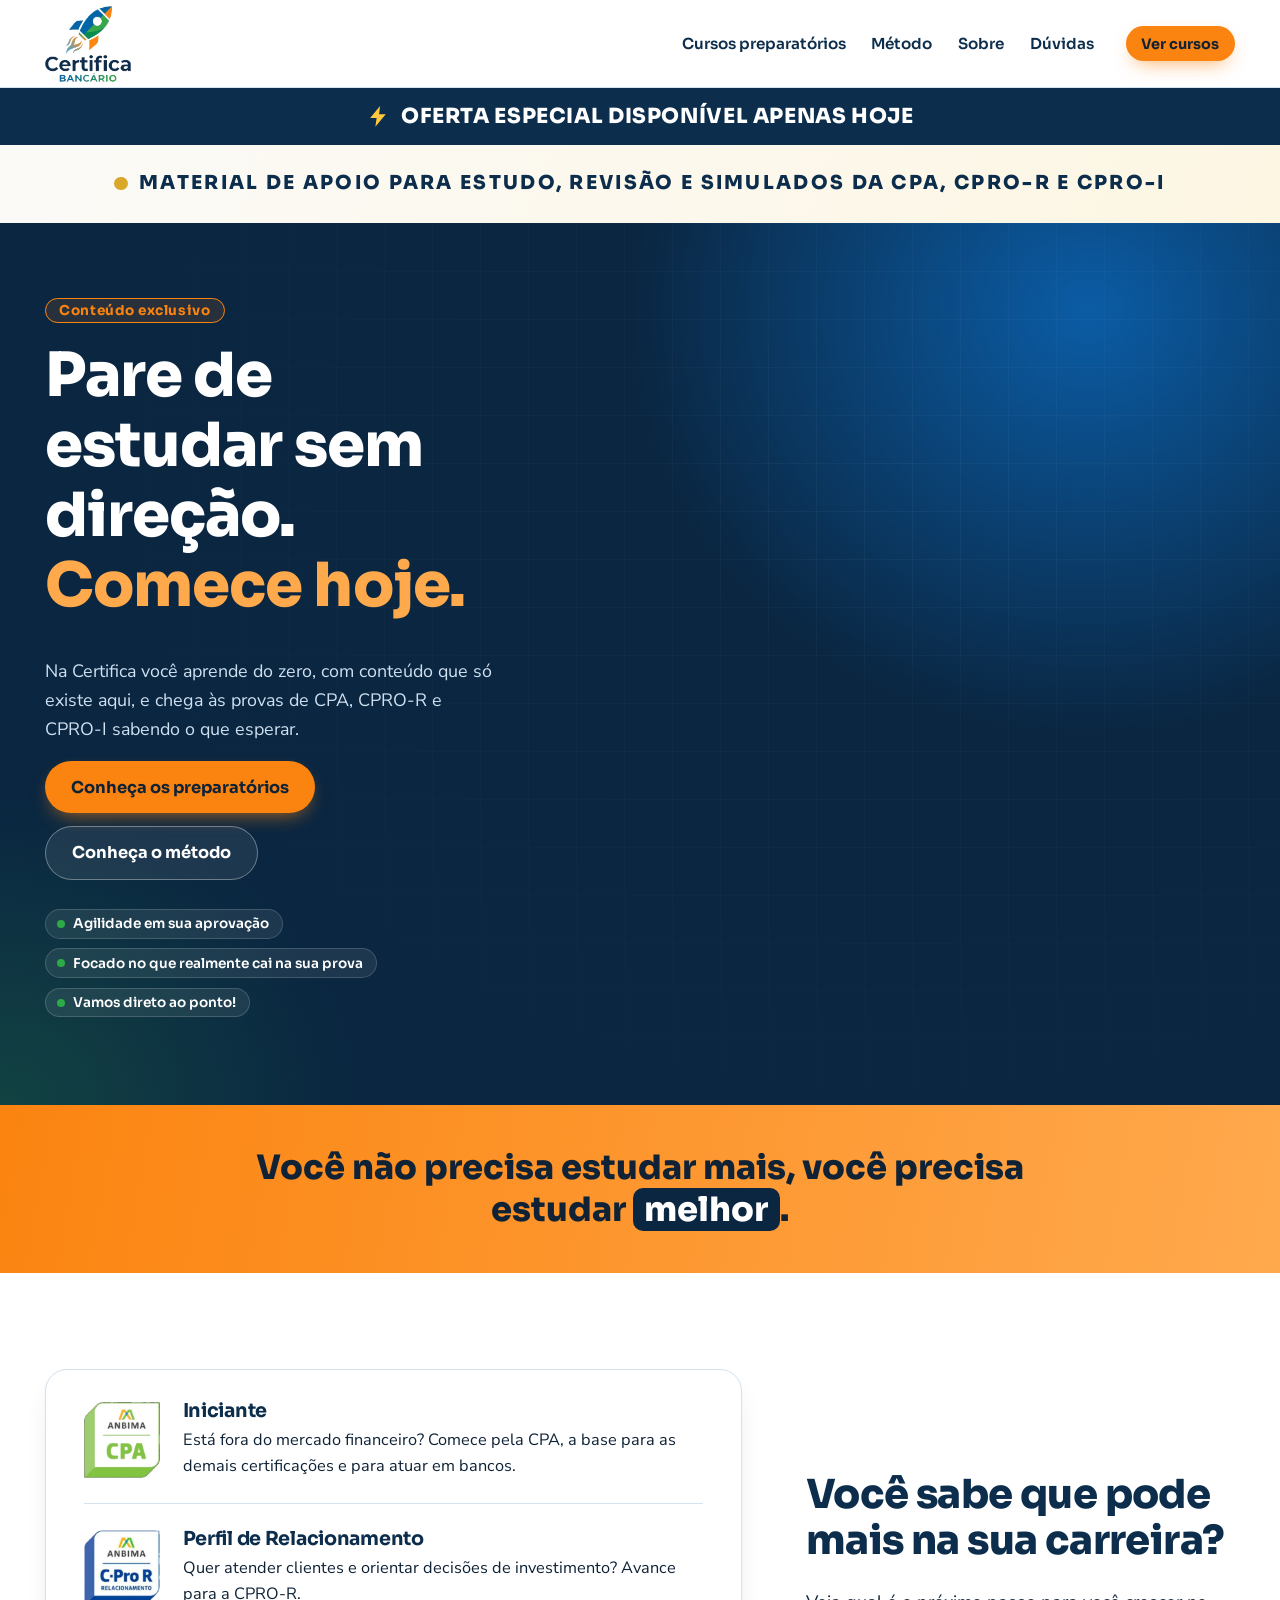
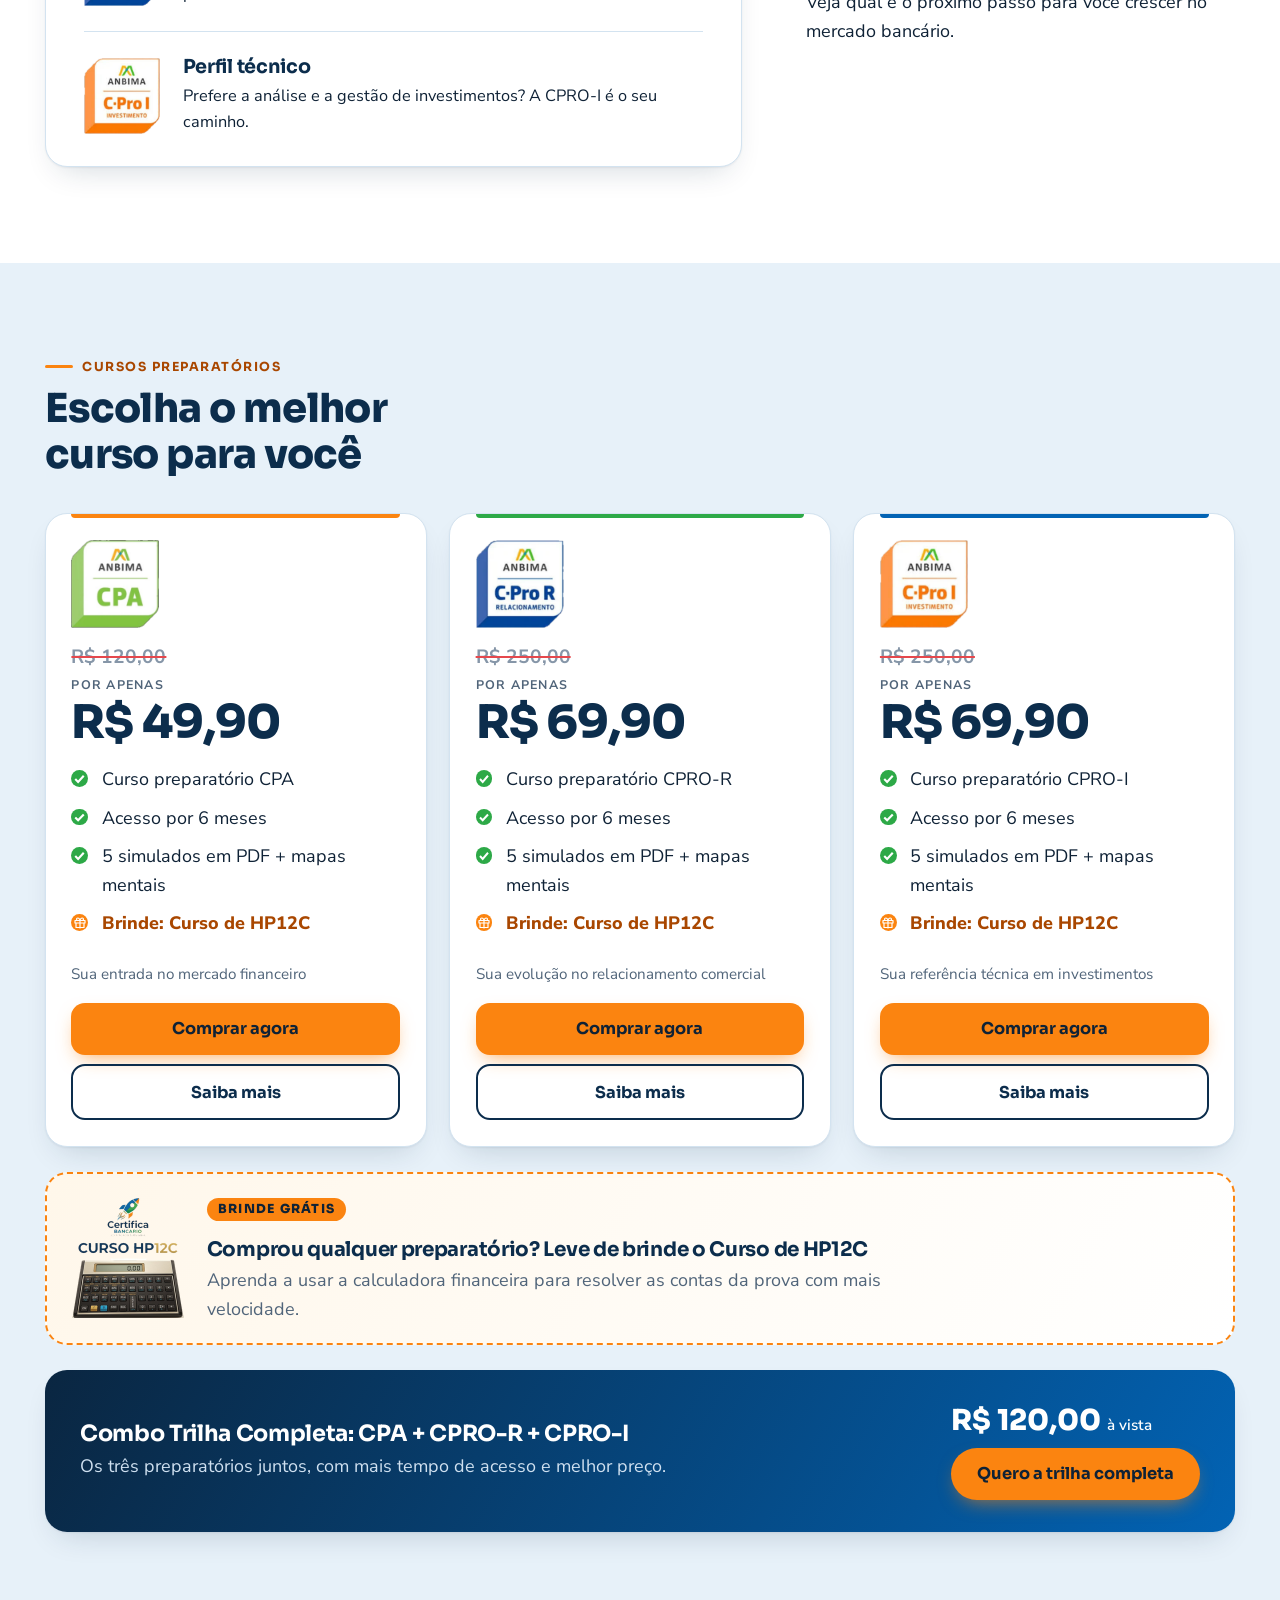
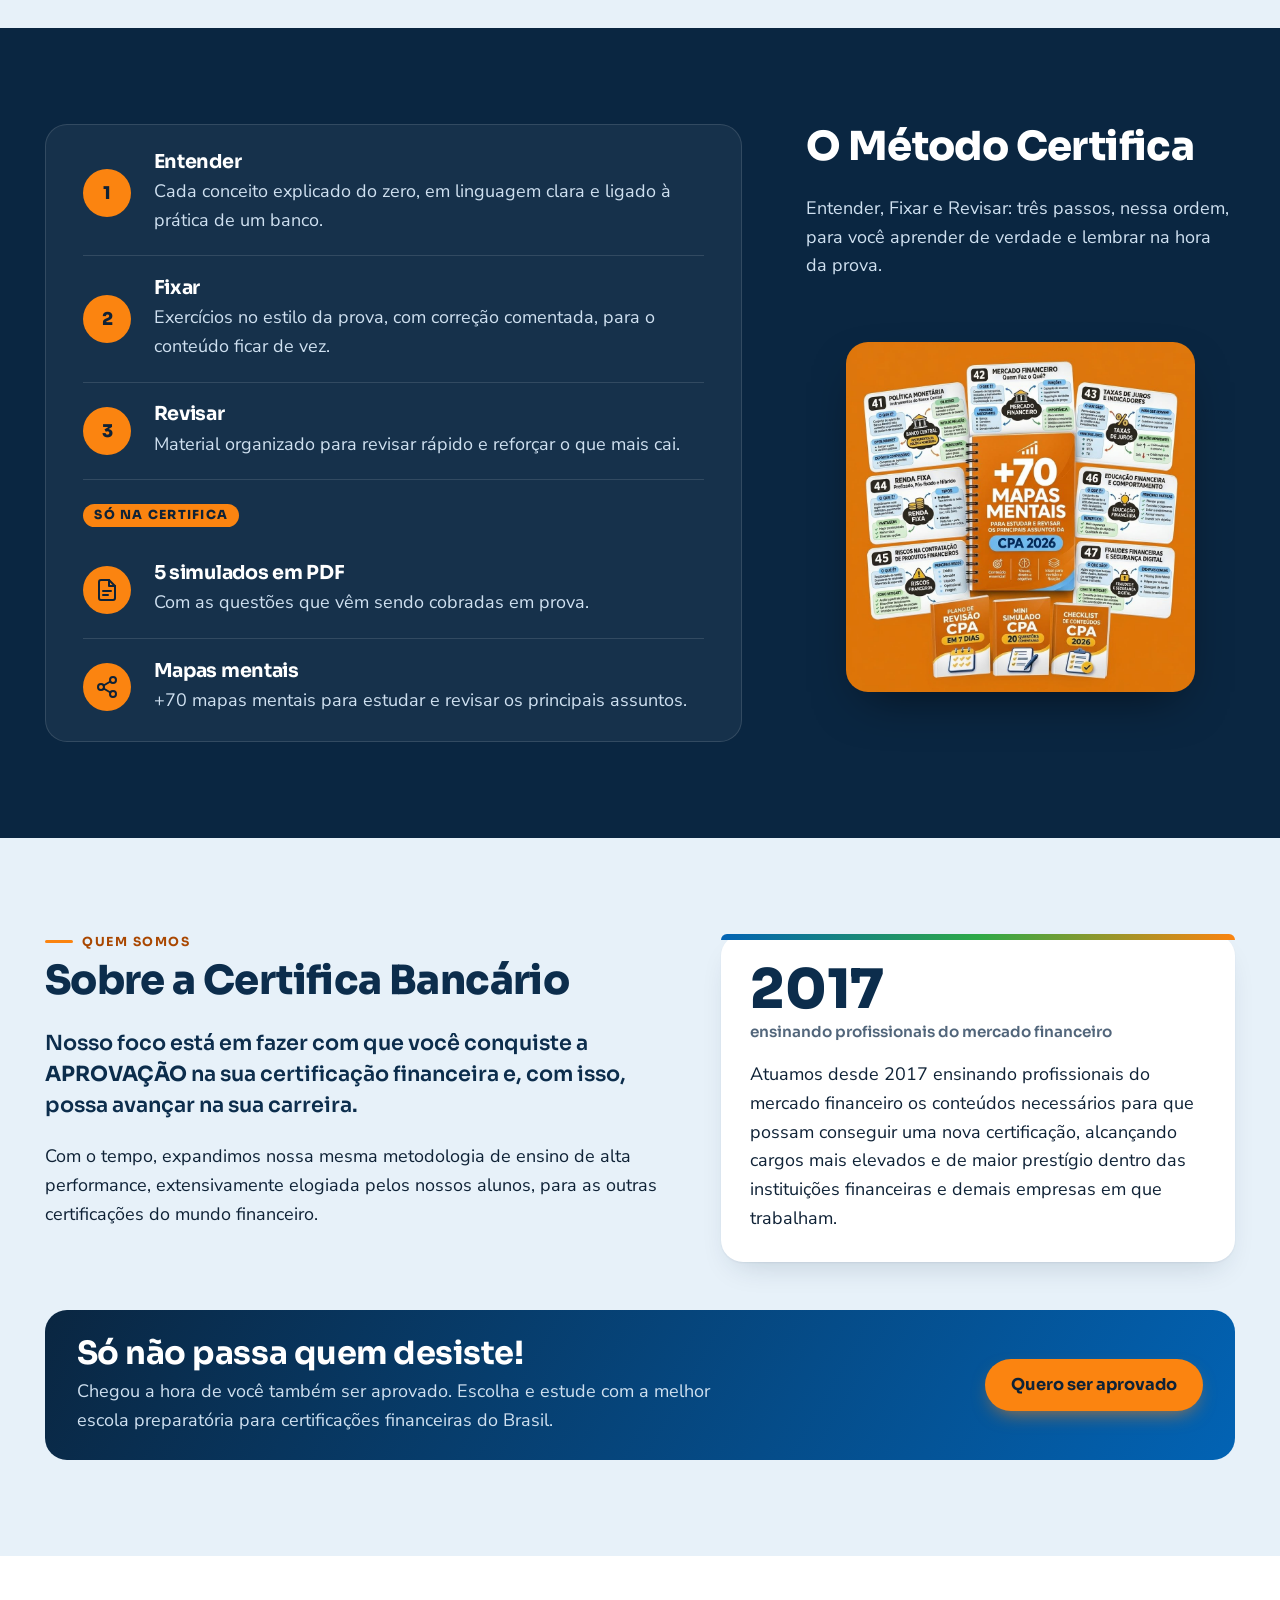
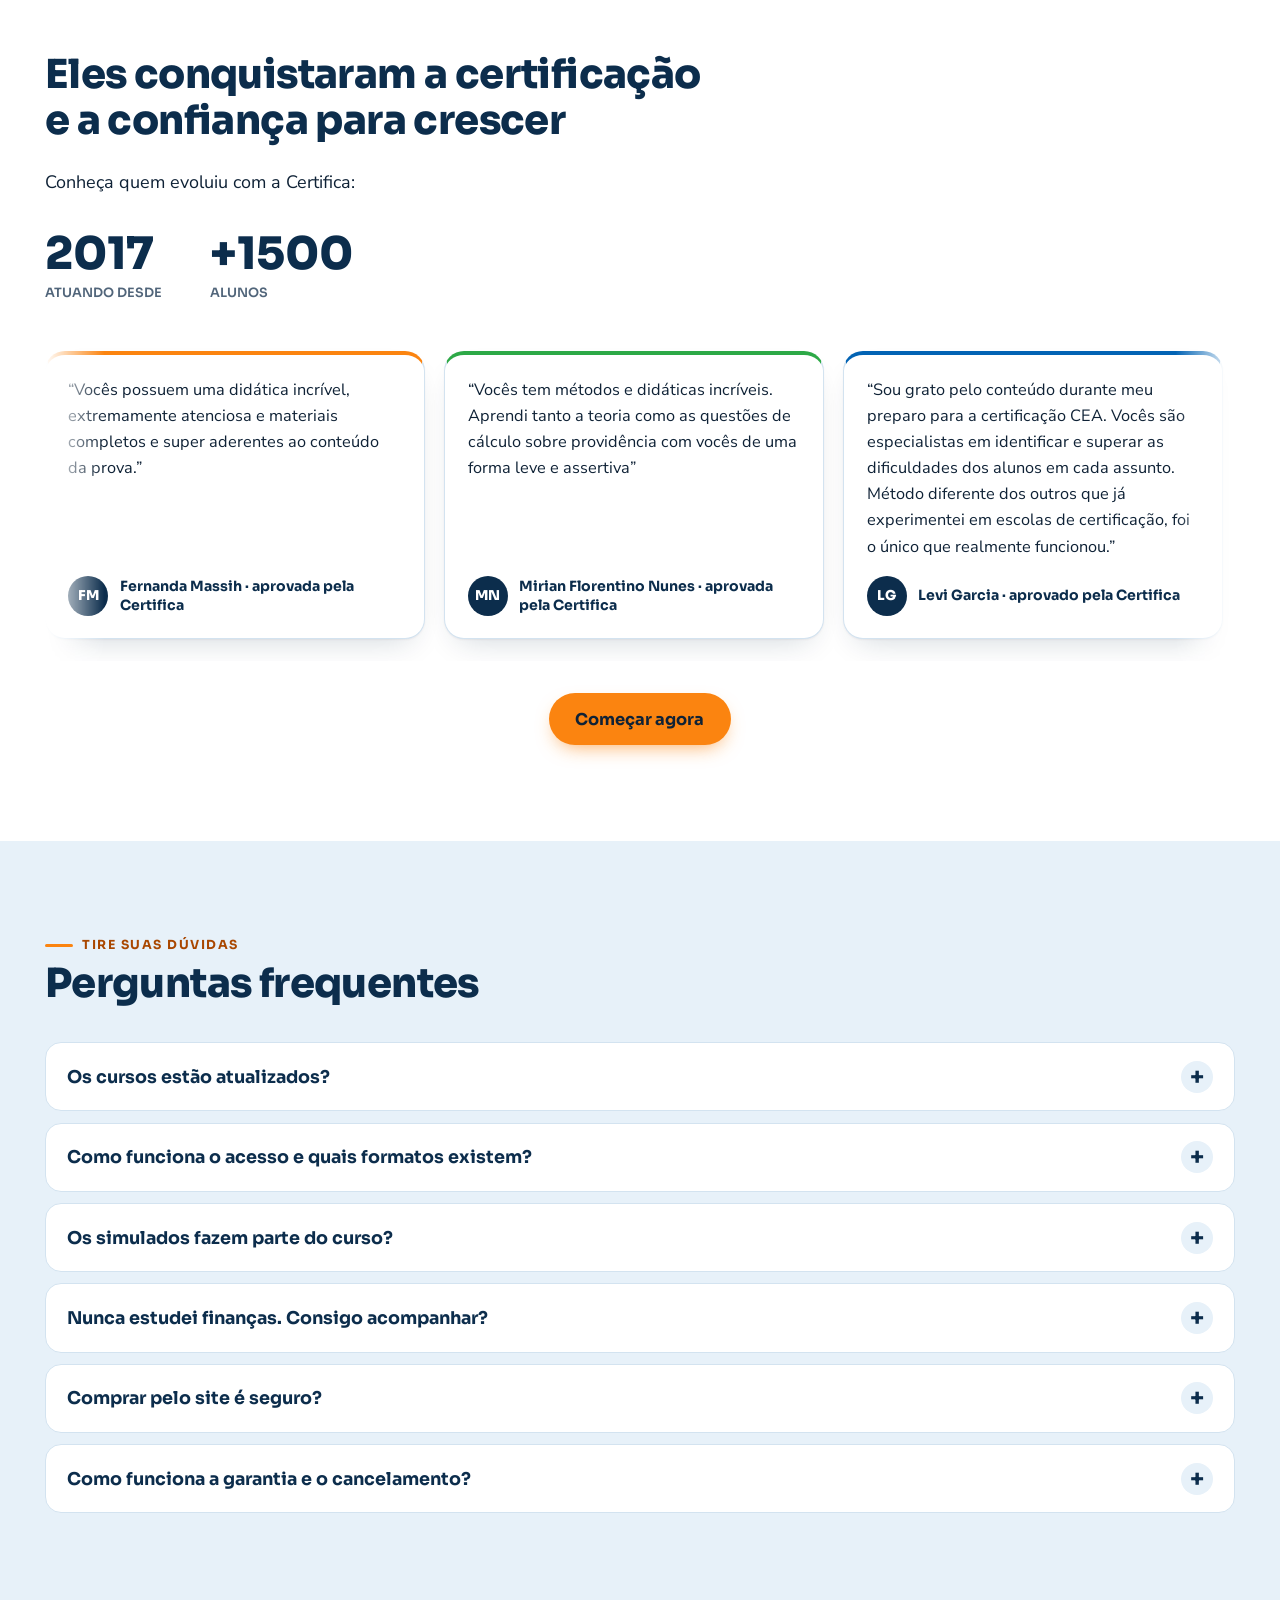
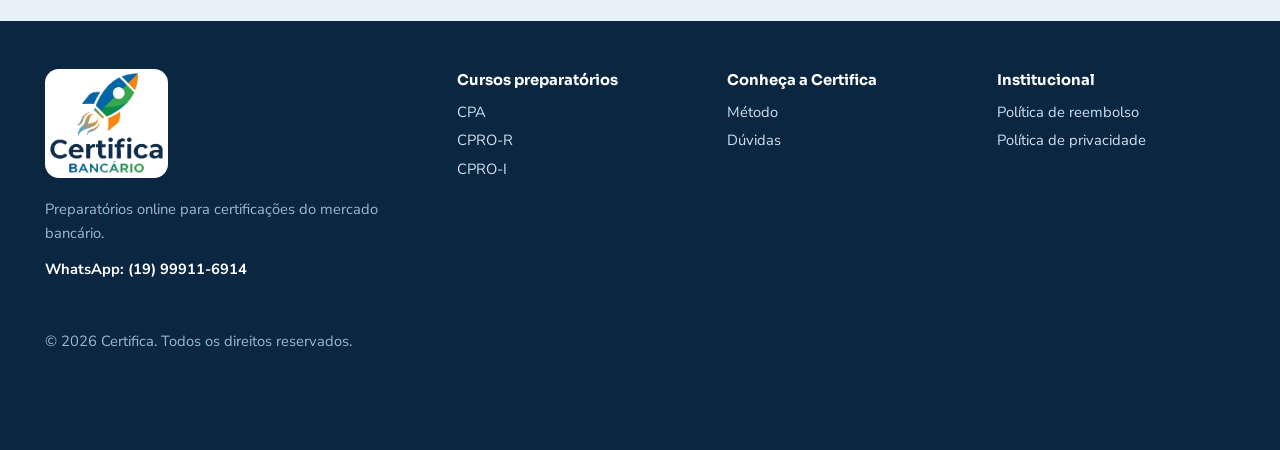
==== commit a8be2dd9: "updated certifica landing page files" ====
--- a/index.html
+++ b/index.html
@@ -112,7 +112,7 @@
 <section class="social"><div class="wrap">
   <div class="head"><h2>Eles conquistaram a certificação e a confiança para crescer</h2><p>Conheça quem evoluiu com a Certifica:</p></div>
   <!-- Troque pelos seus números reais -->
-  <div class="stats"><div><strong>2017</strong><span>ATUANDO DESDE</span></div><div><strong>+0000</strong><span>ALUNOS</span></div></div>
+  <div class="stats"><div><strong>2017</strong><span>ATUANDO DESDE</span></div><div><strong>+1500</strong><span>ALUNOS</span></div></div>
   <!-- CARROSSEL DE FEEDBACKS: os depoimentos ficam na lista FEEDBACKS, no fim do arquivo. Adicione quantos quiser lá. -->
   <div class="car" role="region" aria-roledescription="carrossel" aria-label="Depoimentos de alunos">
     <div class="car-track" id="carTrack" tabindex="0"></div>
--- a/style.css
+++ b/style.css
@@ -295,7 +295,7 @@
 .mrow h3{margin:0 0 .25rem;align-self:end;font-size:1.2rem;color:#fff}.mrow p{margin:0;align-self:start}
 .mextra{padding:1.2rem 0 .3rem;border-top:1px solid rgba(255,255,255,.12)}.mextra+.mrow{border-top:0}
 .mextra .tag{display:inline-block;background:var(--or);color:var(--ink);font:800 .78rem var(--h);letter-spacing:.1em;text-transform:uppercase;border-radius:999px;padding:.3em .9em}
-.mfig{margin:1}.mfig img{display:block;width:88%;height:auto;border-radius:22px;box-shadow:0 20px 50px -20px rgba(0,0,0,.6)}
+.mfig{margin:1}.mfig img{display:block;width:100%;height:auto;border-radius:22px;box-shadow:0 20px 50px -20px rgba(0,0,0,.6)}
 @media (max-width:560px){.mrow{column-gap:1rem}.mrow .pn{width:42px;height:42px}}
 @media (min-width:861px){
   .metodo .wrap{display:grid;grid-template-columns:1.3fr .8fr;grid-template-rows:auto 1fr;gap:1.6rem 4rem;align-items:start}
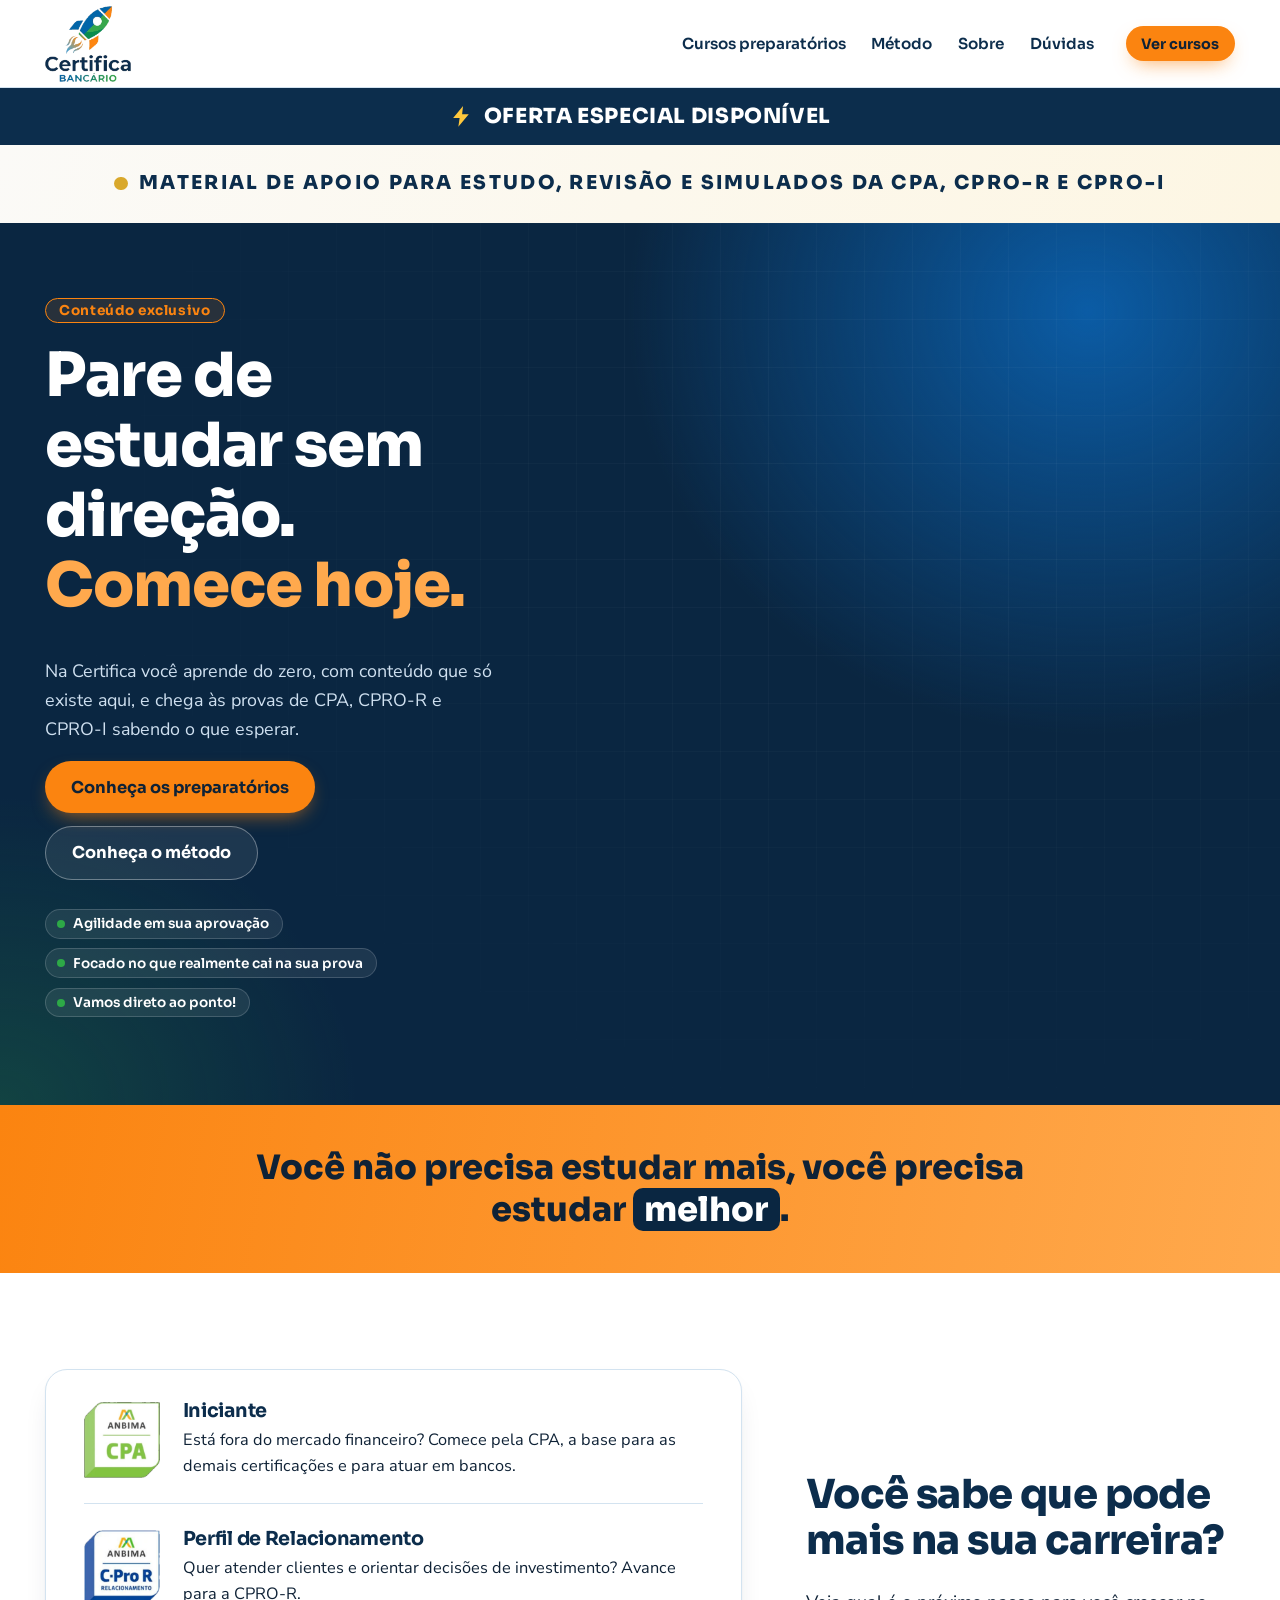
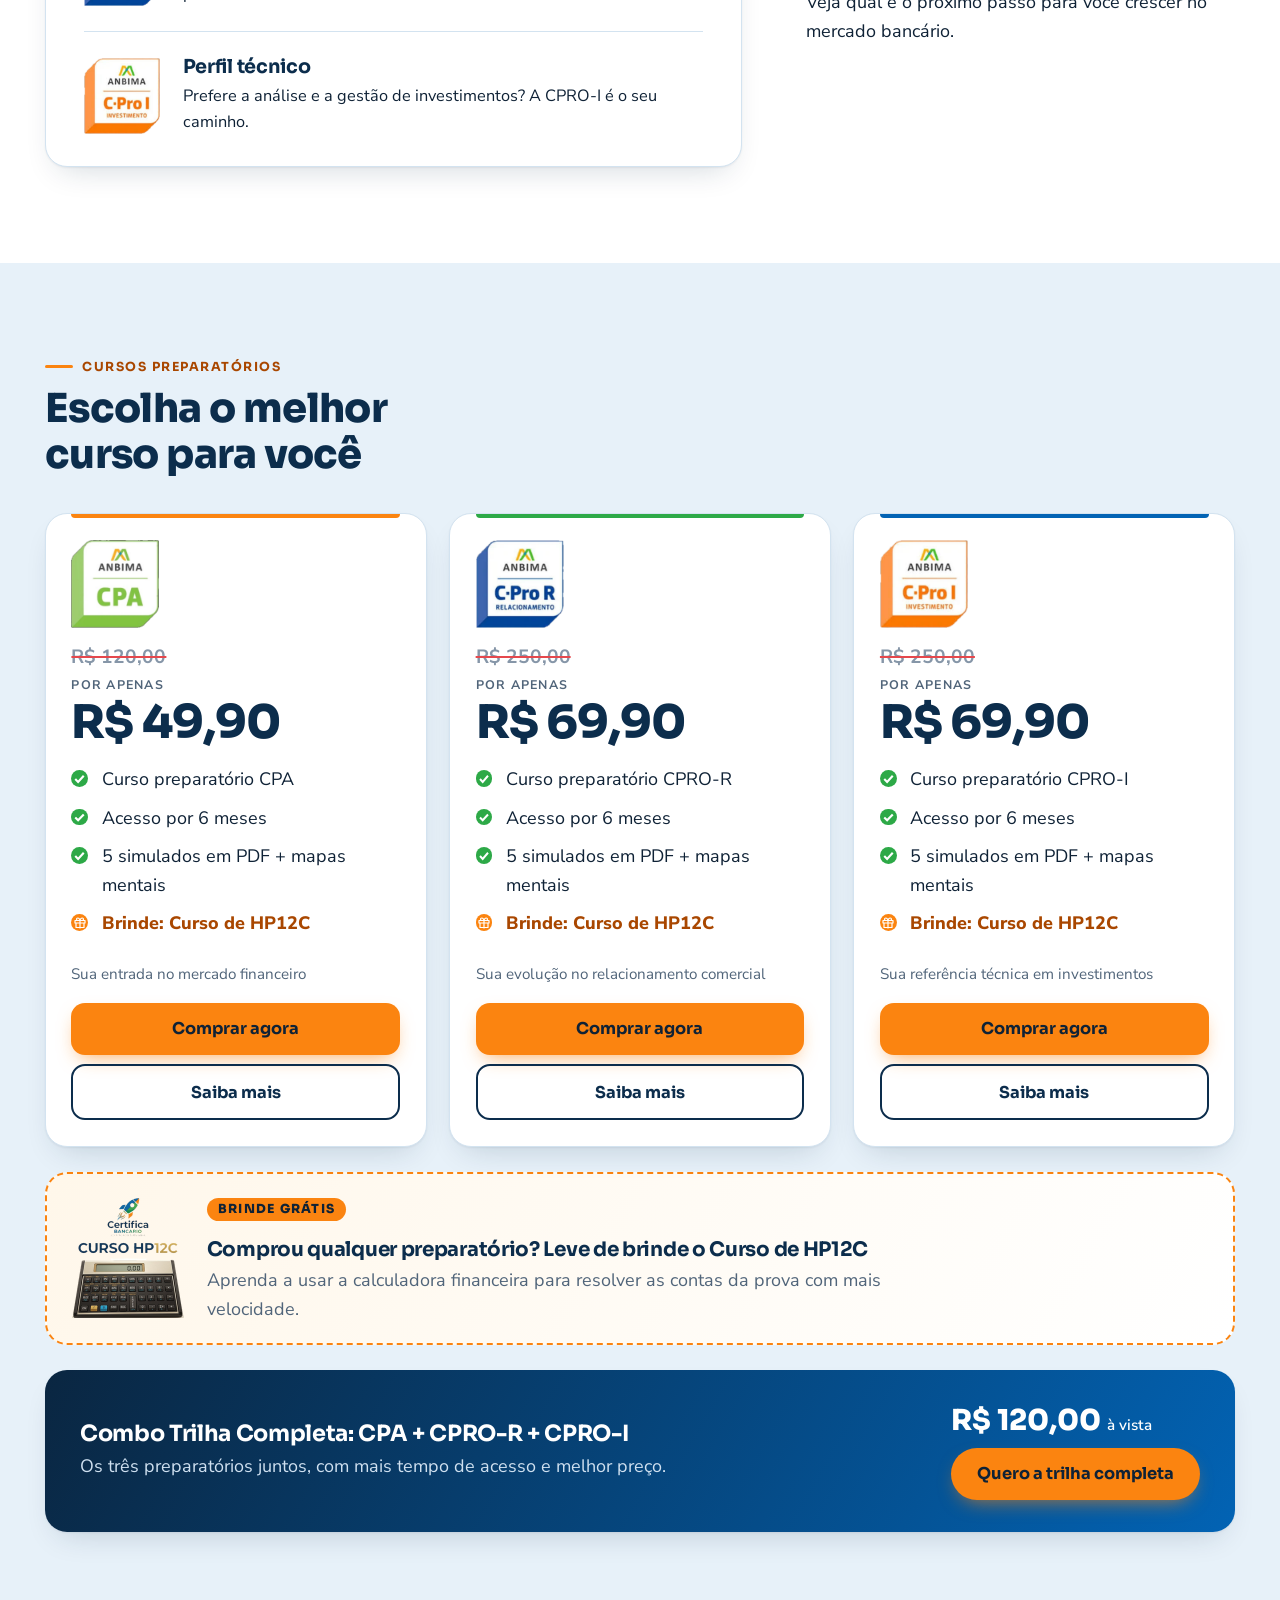
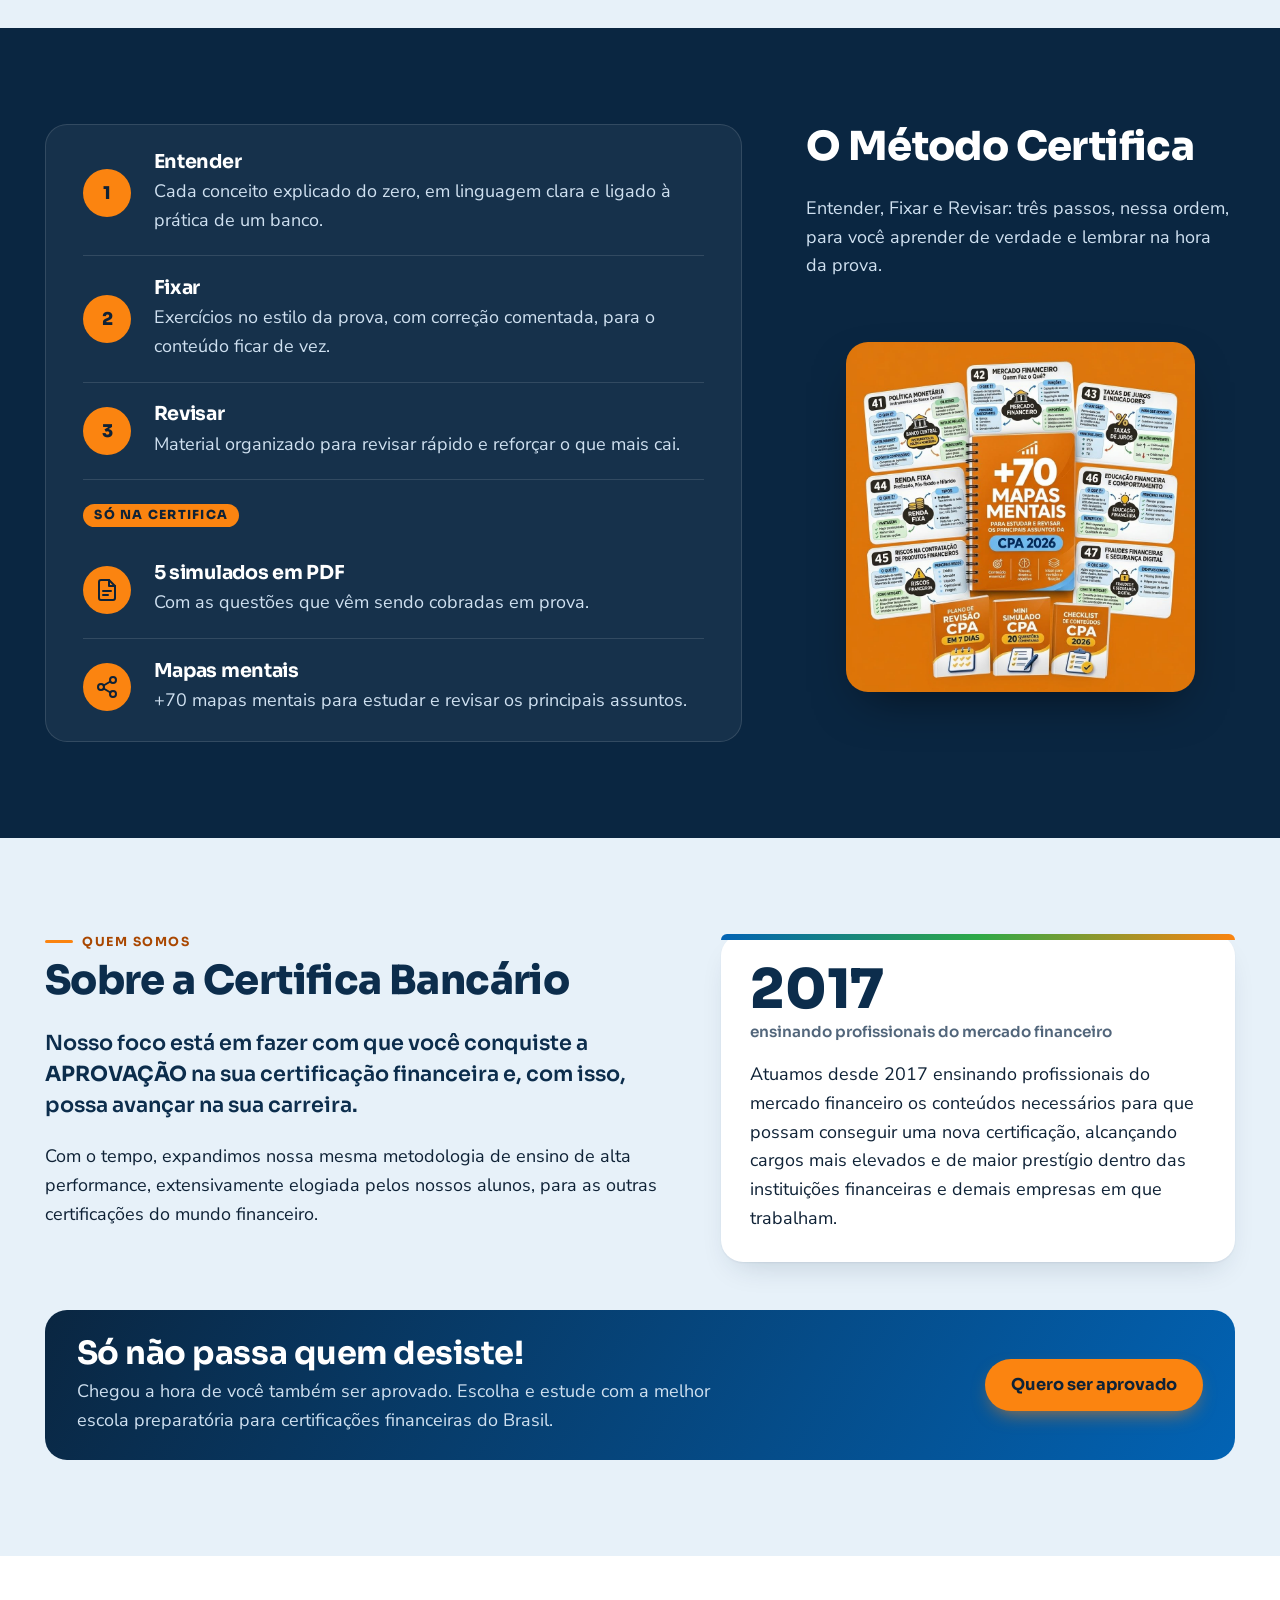
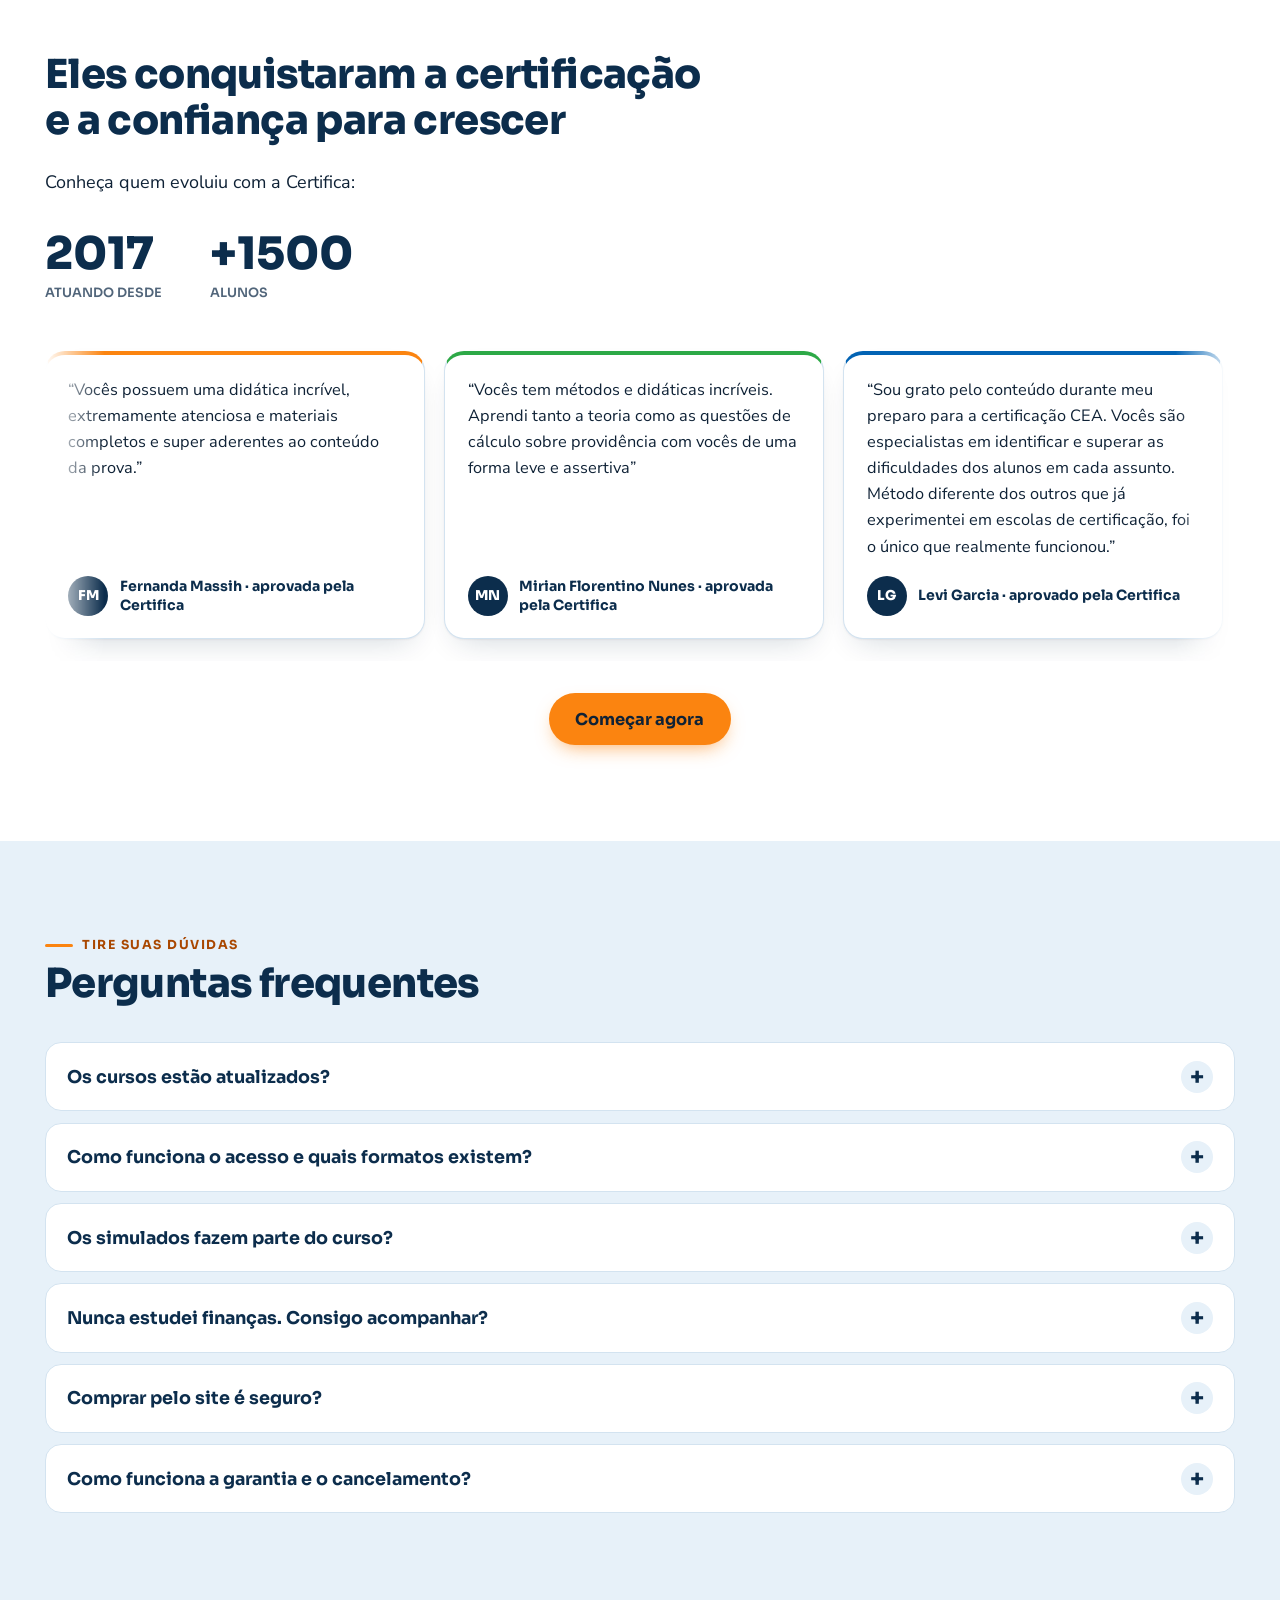
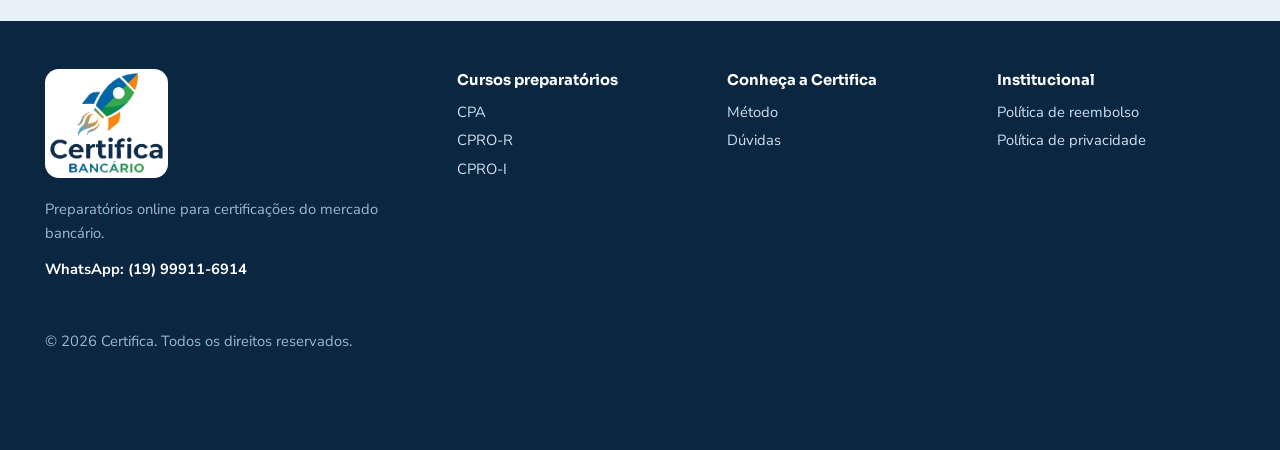
==== commit 97c9e6ed: "updated landing page files" ====
--- a/index.html
+++ b/index.html
@@ -18,7 +18,7 @@
 </div></header>
 <!-- FAIXA DE OFERTA (logo abaixo do menu, no topo do hero): edite os textos aqui. Para esconder, use promo: false no script.js (CONFIG) -->
 <div class="promo" role="note" aria-label="Oferta especial">
-  <div class="promo-top"><svg viewBox="0 0 24 24" aria-hidden="true"><path d="M13.5 2 4 13.5h6.2L9 22l10-12.2h-6.4z"/></svg><span>Oferta especial disponível apenas hoje</span></div>
+  <div class="promo-top"><svg viewBox="0 0 24 24" aria-hidden="true"><path d="M13.5 2 4 13.5h6.2L9 22l10-12.2h-6.4z"/></svg><span>Oferta especial disponível</span></div>
   <div class="promo-sub"><span><i aria-hidden="true"></i>MATERIAL DE APOIO PARA ESTUDO, REVISÃO E SIMULADOS DA CPA, CPRO-R E CPRO-I</span></div>
 </div>
 
@@ -57,10 +57,10 @@
   <div class="g4">
     <div class="card"><div class="sel logo"><img src="assets/selo-cpa.png" alt="Selo ANBIMA CPA" width="88" height="88"></div><div class="pr"><del>R$ 120,00</del><span class="now"><small>Por apenas</small>R$ 49,90</span></div>
       <ul class="ck"><li>Curso preparatório CPA</li><li>Acesso por 6 meses</li><li>5 simulados em PDF + mapas mentais</li><li class="gift">Brinde: Curso de HP12C</li></ul>
-      <p class="tg">Sua entrada no mercado financeiro</p><div class="btns"><a class="btn buy" data-curso="cpa" href="#">Comprar agora</a><a class="btn line" href="curso-cpa.html" target="_blank" rel="noopener">Saiba mais</a></div></div>
+      <p class="tg">Sua entrada no mercado financeiro</p><div class="btns"><a class="btn buy" data-curso="cpa" href="#">Comprar agora</a><a class="btn line" href="curso-cpa.html">Saiba mais</a></div></div>
     <div class="card"><div class="sel logo"><img src="assets/selo-cpro-r.png" alt="Selo ANBIMA CPRO-R" width="88" height="88"></div><div class="pr"><del>R$ 250,00</del><span class="now"><small>Por apenas</small>R$ 69,90</span></div>
       <ul class="ck"><li>Curso preparatório CPRO-R</li><li>Acesso por 6 meses</li><li>5 simulados em PDF + mapas mentais</li><li class="gift">Brinde: Curso de HP12C</li></ul>
-      <p class="tg">Sua evolução no relacionamento comercial</p><div class="btns"><a class="btn buy" data-curso="cpror" href="#">Comprar agora</a><a class="btn line" href="curso-cpro-r.html" target="_blank" rel="noopener">Saiba mais</a></div></div>
+      <p class="tg">Sua evolução no relacionamento comercial</p><div class="btns"><a class="btn buy" data-curso="cpror" href="#">Comprar agora</a><a class="btn line" href="curso-cpro-r.html">Saiba mais</a></div></div>
     <div class="card"><div class="sel logo"><img src="assets/selo-cpro-i.png" alt="Selo ANBIMA CPRO-I" width="88" height="88"></div><div class="pr"><del>R$ 250,00</del><span class="now"><small>Por apenas</small>R$ 69,90</span></div>
       <ul class="ck"><li>Curso preparatório CPRO-I</li><li>Acesso por 6 meses</li><li>5 simulados em PDF + mapas mentais</li><li class="gift">Brinde: Curso de HP12C</li></ul>
       <p class="tg">Sua referência técnica em investimentos</p><div class="btns"><a class="btn buy" data-curso="cproi" href="#">Comprar agora</a><a class="btn line" href="curso-cpro-i.html">Saiba mais</a></div></div>
@@ -72,7 +72,7 @@
   </div>
   <div class="combo">
     <div><h3>Combo Trilha Completa: CPA + CPRO-R + CPRO-I</h3><p>Os três preparatórios juntos, com mais tempo de acesso e melhor preço.</p></div>
-    <div><div class="pr">R$ 120,00 <span style="font:600 .95rem var(--b)">à vista</span></div><a class="btn buy" href="#https://pay.hotmart.com/M108536602J" target="_blank" rel="noopener">Quero a trilha completa</a></div>
+    <div><div class="pr">R$ 120,00 <span style="font:600 .95rem var(--b)">à vista</span></div><a class="btn buy" href="#">Quero a trilha completa</a></div>
   </div>
 </div></section>
 
@@ -125,16 +125,16 @@
   <div class="head"><div class="lbl">Tire suas dúvidas</div><h2>Perguntas frequentes</h2></div>
   <!-- Revise cada resposta para refletir sua operação real -->
   <details><summary>Os cursos estão atualizados?</summary><p>Sim. Acompanhamos as mudanças nos editais para você estudar o conteúdo certo.</p></details>
-  <details><summary>Como funciona o acesso e quais formatos existem?</summary><p>Após a confirmação do pagamento, você recebe um e-mail com o acesso à plataforma. Descreva aqui o que está incluso: apostila em PDF, simulados e acesso por computador, celular ou tablet.</p></details>
+  <details><summary>Como funciona o acesso e quais formatos existem?</summary><p>Após a confirmação do pagamento, você recebe um e-mail com o acesso à plataforma.</p></details>
   <details><summary>Os simulados fazem parte do curso?</summary><p>Sim. Os preparatórios trazem 5 simulados em PDF com as questões que vêm sendo cobradas em prova e vídeos com a resolução de cada um.</p></details>
   <details><summary>Nunca estudei finanças. Consigo acompanhar?</summary><p>Sim. Você aprende do zero, em linguagem simples.</p></details>
   <details><summary>Comprar pelo site é seguro?</summary><p>Sim. Os pagamentos são processados por um sistema seguro, e seus dados são usados apenas na compra.</p></details>
-  <details><summary>Como funciona a garantia e o cancelamento?</summary><p>Você tem <span data-garantia>7 dias</span>, a partir da compra, para pedir o reembolso integral. Os detalhes estão na política de reembolso, no rodapé da página.</p></details>
+  <details><summary>Como funciona a garantia e o cancelamento?</summary><p>Você tem <span data-garantia>7 dias</span>, a partir da compra, para pedir o reembolso integral.</p></details>
   </div></section>
 </main>
 
 <footer class="site"><div class="wrap"><div class="cols">
-  <div><span class="plate"><img src="assets/logo.png" alt="Certifica Bancário" height="100" width="114"></span><p>Preparatórios online para certificações do mercado bancário.<a class="wpp" href="#" target="_blank" rel="noopener">WhatsApp: (19) 99911-6914</a><!-- Adicione razão social, CNPJ, endereço e e-mail de contato --></p></div>
+  <div><span class="plate"><img src="assets/logo.png" alt="Certifica Bancário" height="100" width="114"></span><p>Preparatórios online para certificações do mercado bancário.<a class="wpp" href="#">WhatsApp: (19) 99911-6914</a><!-- Adicione razão social, CNPJ, endereço e e-mail de contato --></p></div>
   <div><strong>Cursos preparatórios</strong><a href="#preparatorios">CPA</a><a href="#preparatorios">CPRO-R</a><a href="#preparatorios">CPRO-I</a></div>
   <div><strong>Conheça a Certifica</strong><a href="#metodo">Método</a><a href="#faq">Dúvidas</a></div>
   <div><strong>Institucional</strong><a href="#">Política de reembolso</a><a href="#">Política de privacidade</a></div>
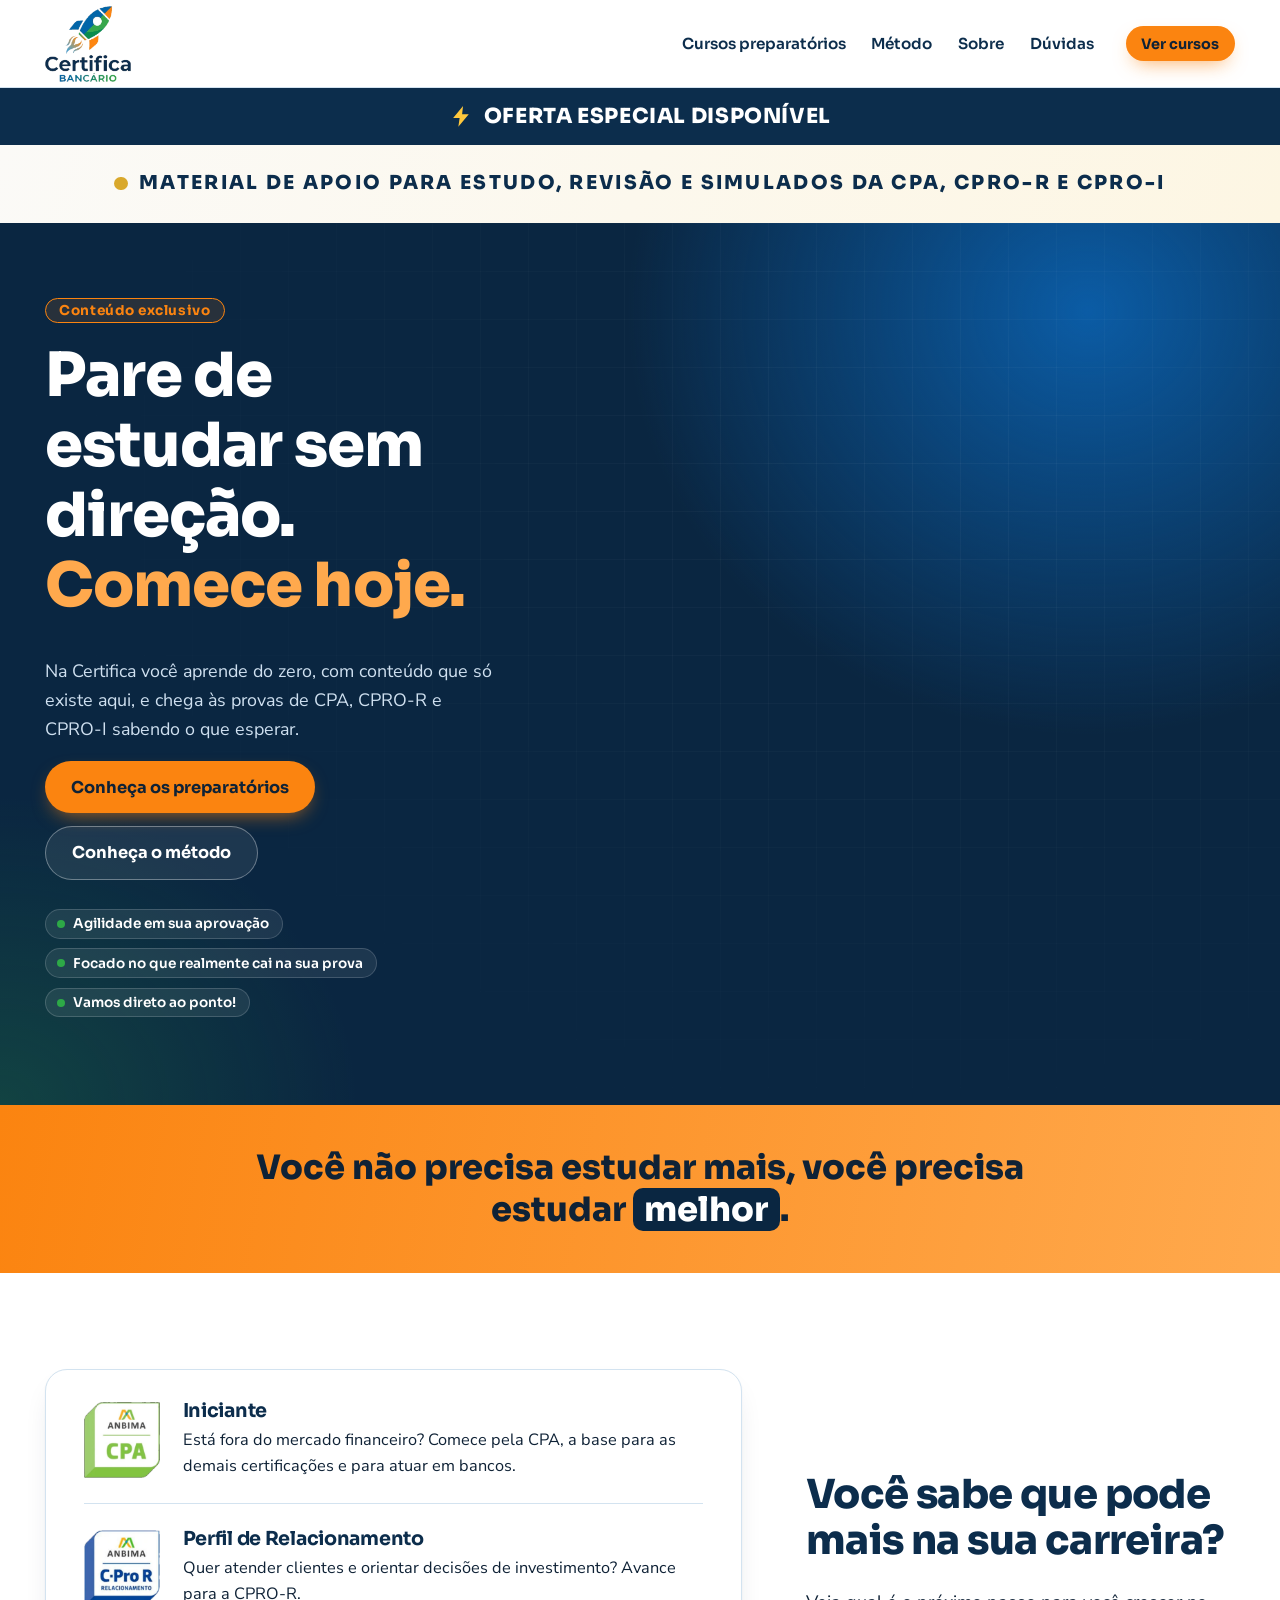
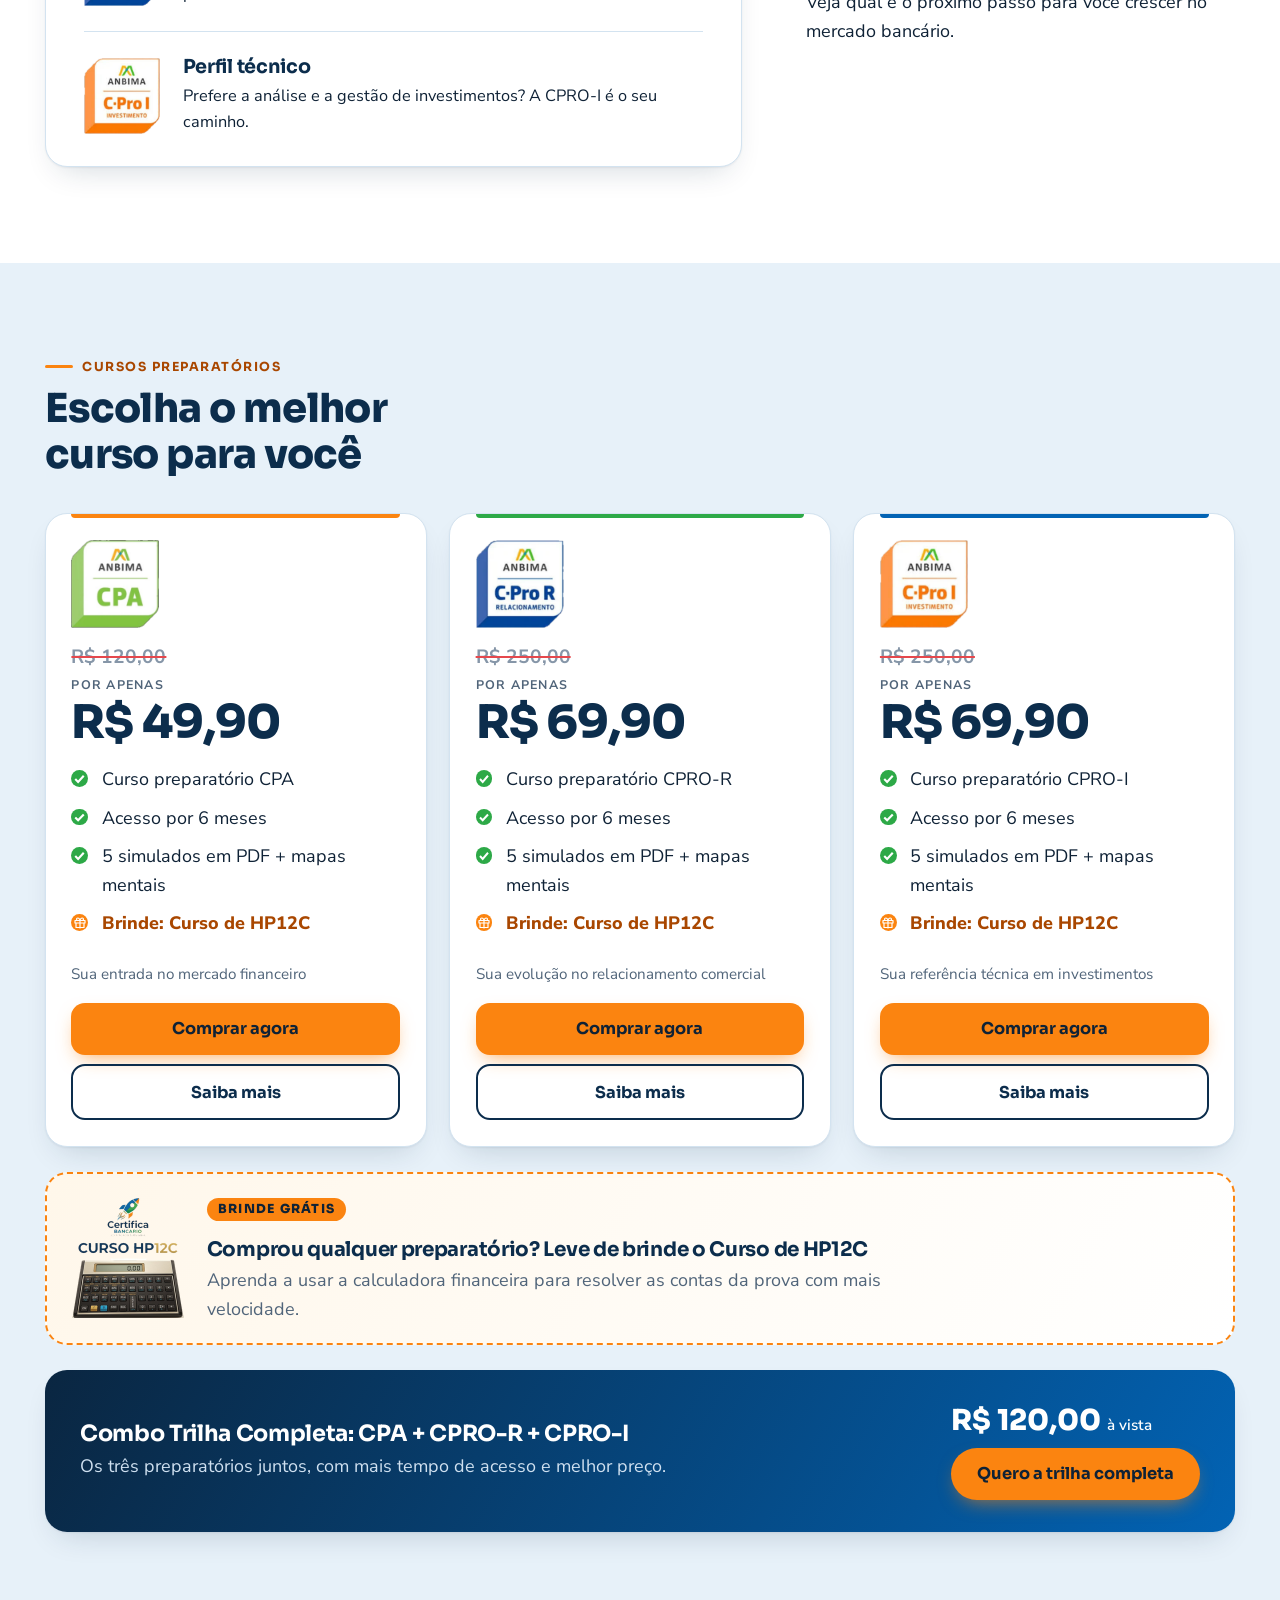
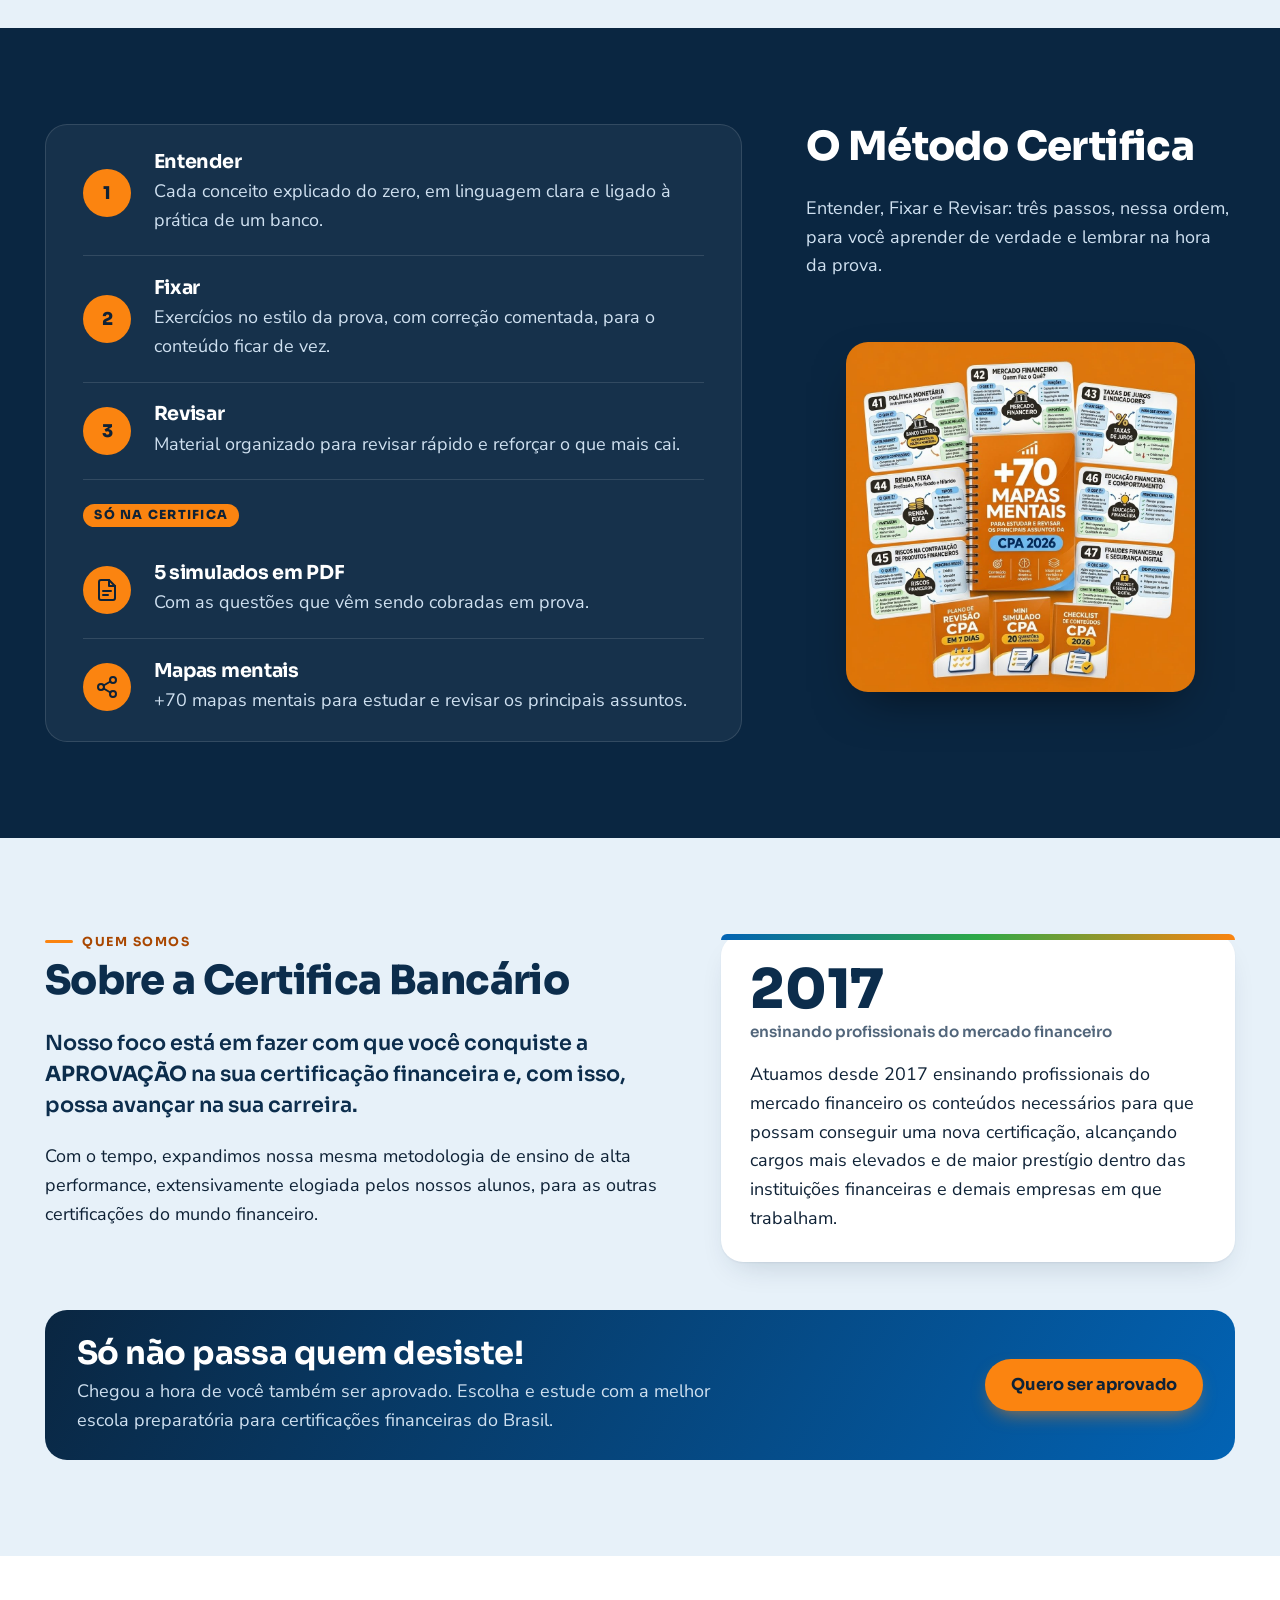
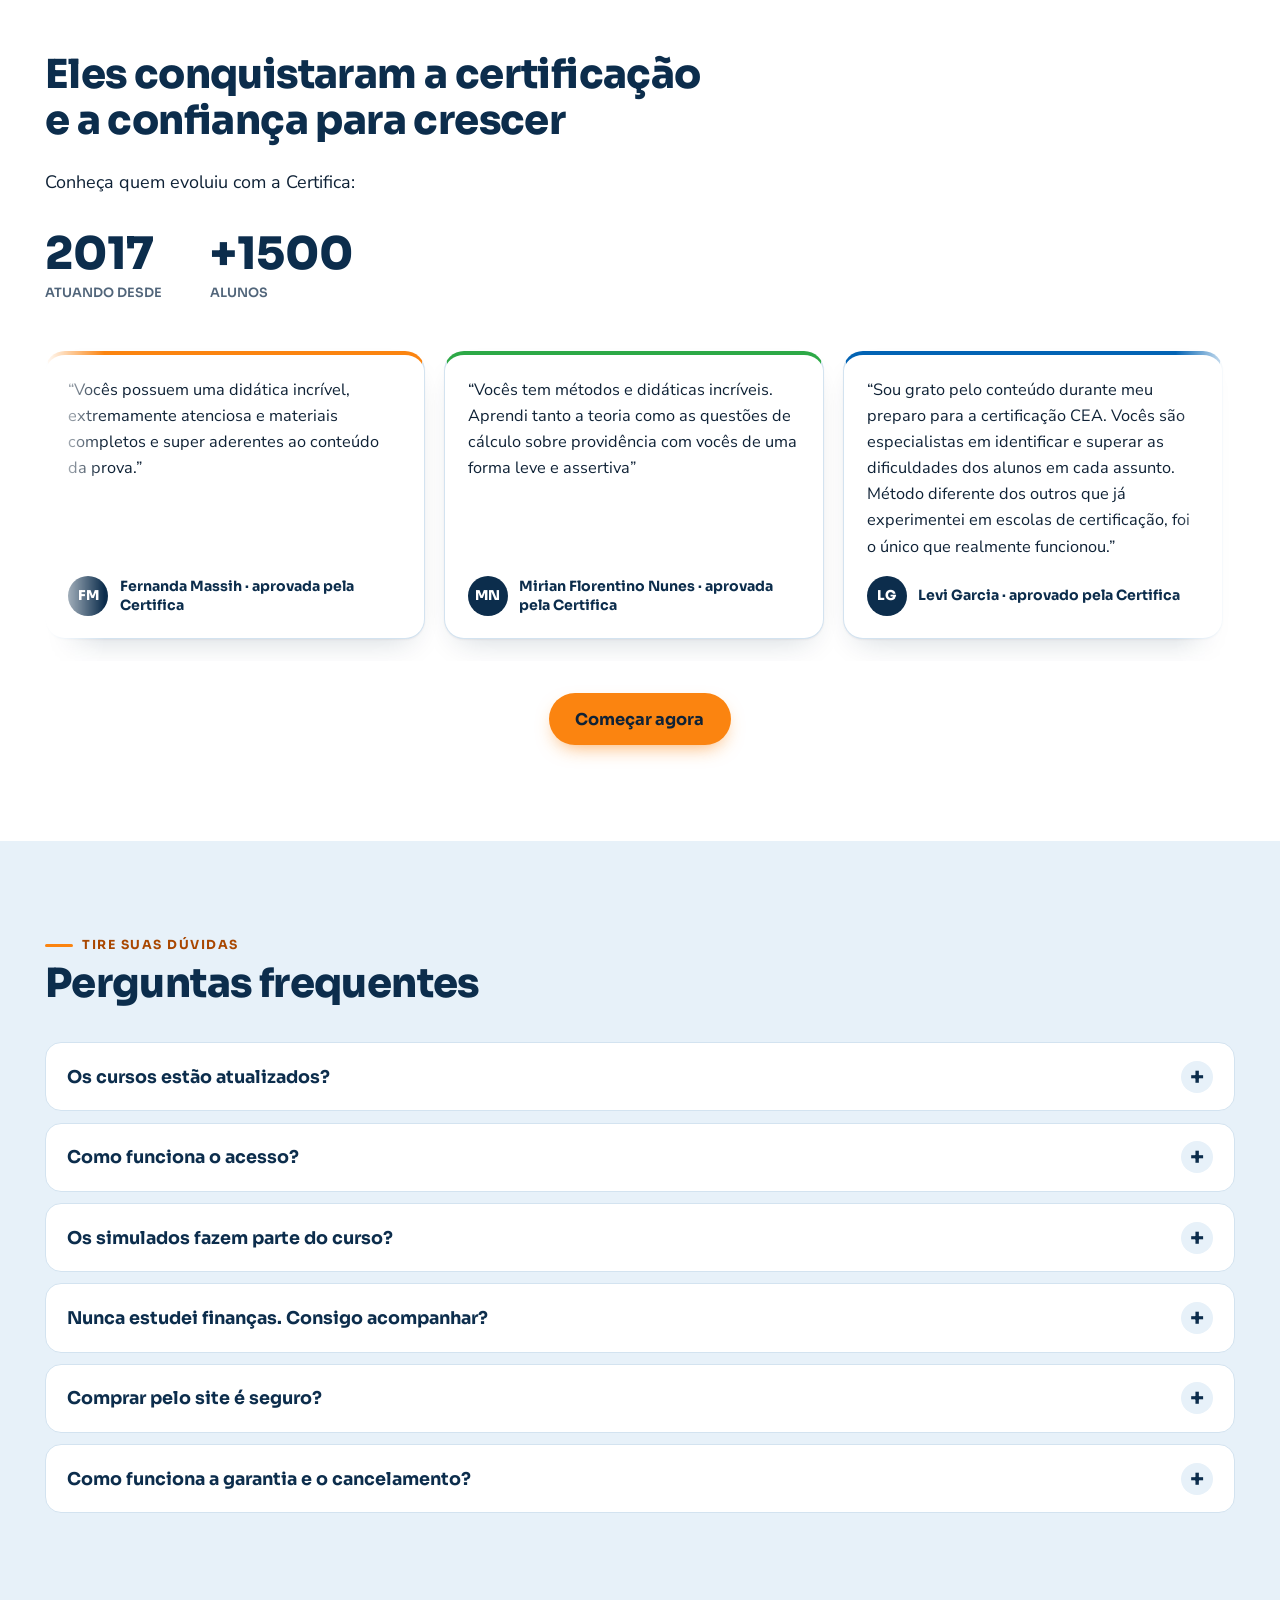
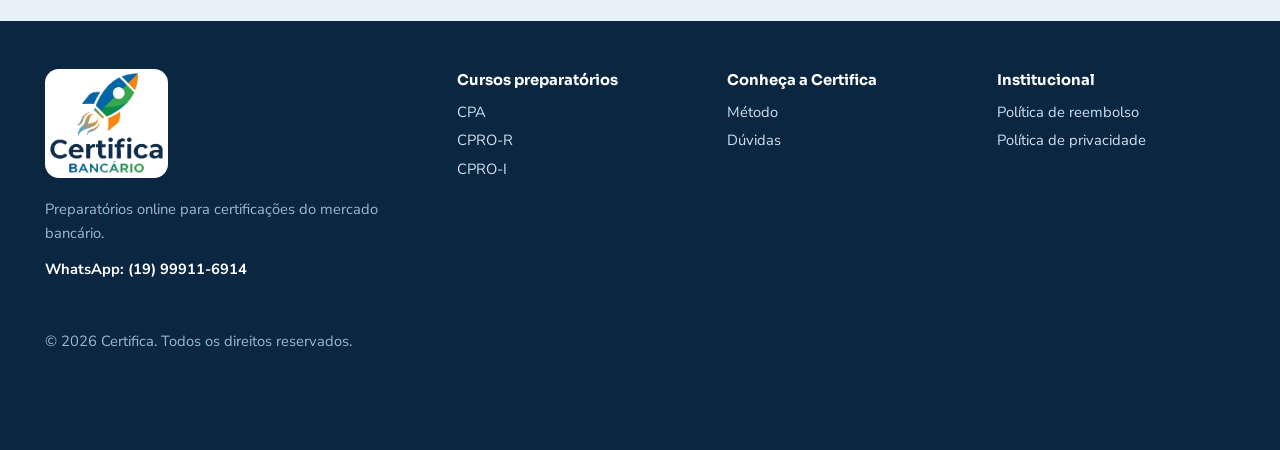
==== commit 9163ab30: "updated landingpage files" ====
--- a/index.html
+++ b/index.html
@@ -125,8 +125,8 @@
   <div class="head"><div class="lbl">Tire suas dúvidas</div><h2>Perguntas frequentes</h2></div>
   <!-- Revise cada resposta para refletir sua operação real -->
   <details><summary>Os cursos estão atualizados?</summary><p>Sim. Acompanhamos as mudanças nos editais para você estudar o conteúdo certo.</p></details>
-  <details><summary>Como funciona o acesso e quais formatos existem?</summary><p>Após a confirmação do pagamento, você recebe um e-mail com o acesso à plataforma.</p></details>
-  <details><summary>Os simulados fazem parte do curso?</summary><p>Sim. Os preparatórios trazem 5 simulados em PDF com as questões que vêm sendo cobradas em prova e vídeos com a resolução de cada um.</p></details>
+  <details><summary>Como funciona o acesso?</summary><p>Após a confirmação do pagamento, você recebe um e-mail com o acesso à plataforma.</p></details>
+  <details><summary>Os simulados fazem parte do curso?</summary><p>Sim. Os preparatórios trazem 5 simulados em PDF com as questões que vêm sendo cobradas em prova.</p></details>
   <details><summary>Nunca estudei finanças. Consigo acompanhar?</summary><p>Sim. Você aprende do zero, em linguagem simples.</p></details>
   <details><summary>Comprar pelo site é seguro?</summary><p>Sim. Os pagamentos são processados por um sistema seguro, e seus dados são usados apenas na compra.</p></details>
   <details><summary>Como funciona a garantia e o cancelamento?</summary><p>Você tem <span data-garantia>7 dias</span>, a partir da compra, para pedir o reembolso integral.</p></details>
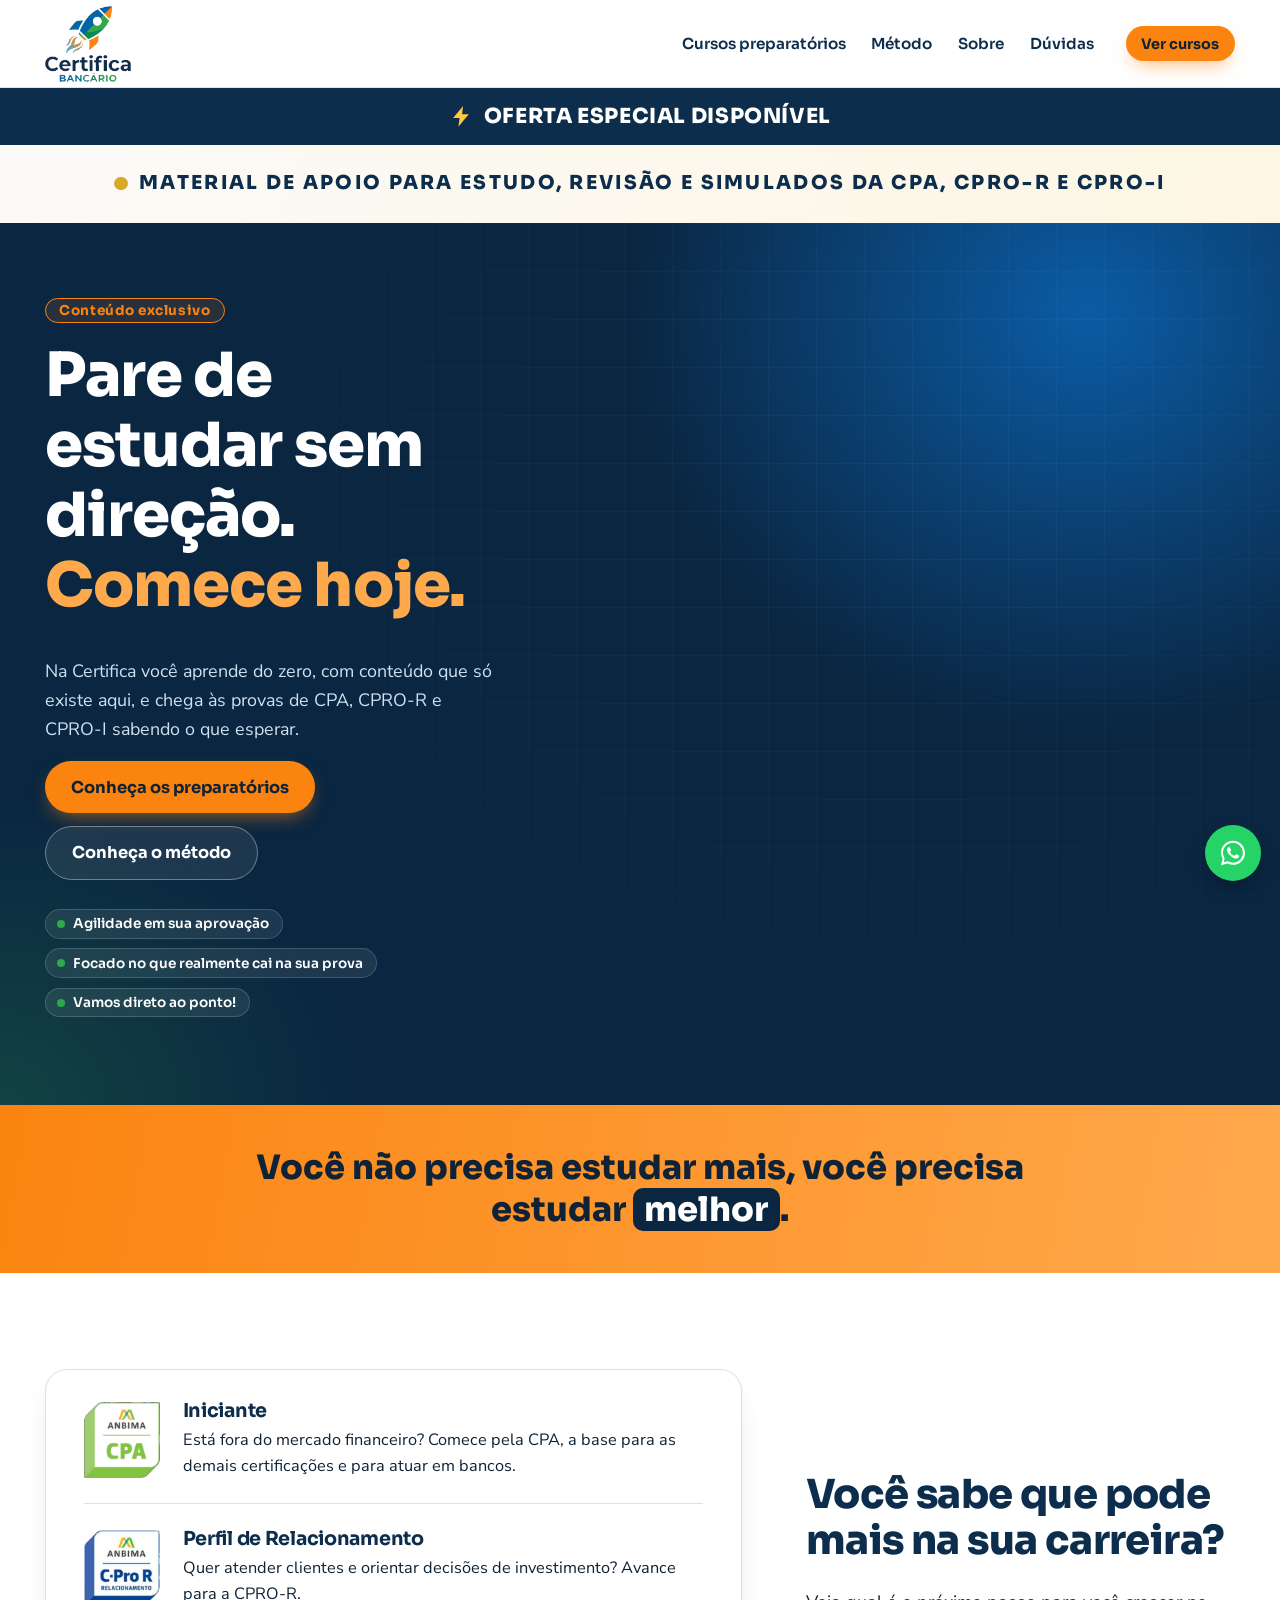
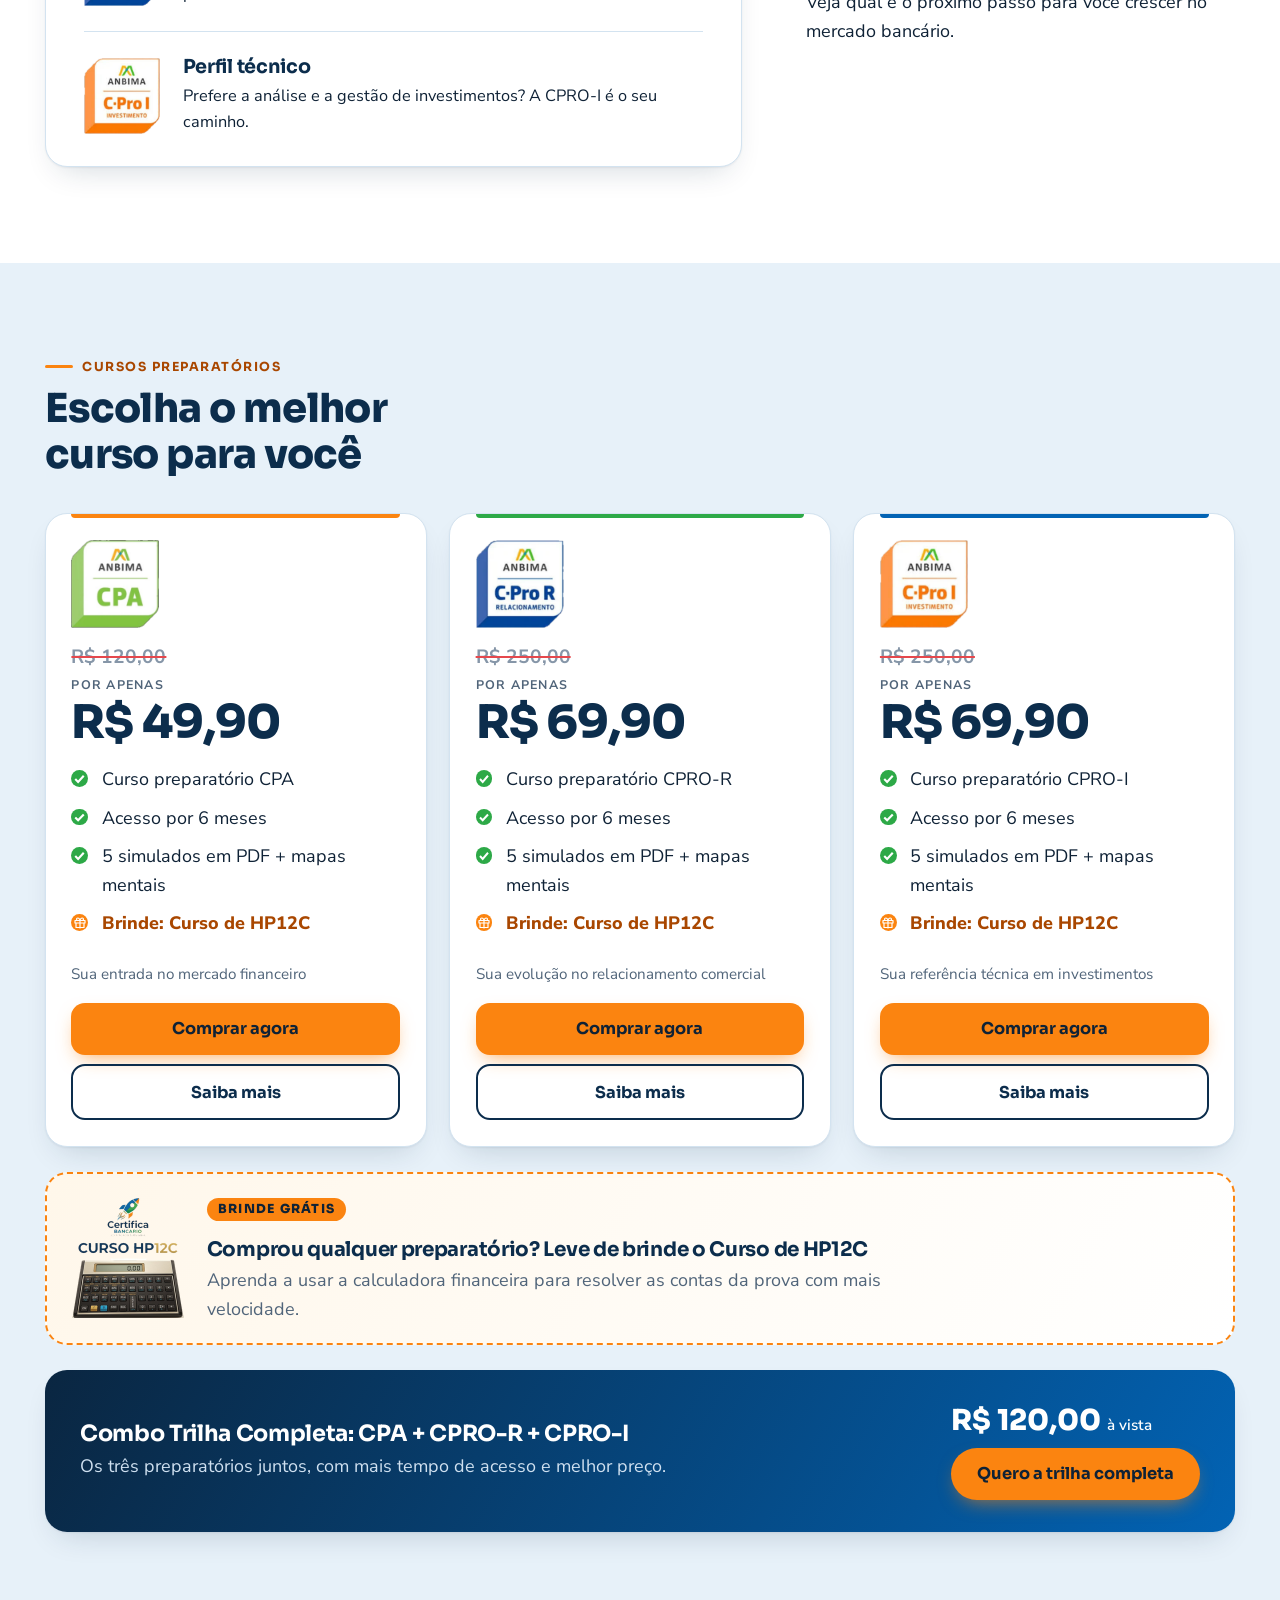
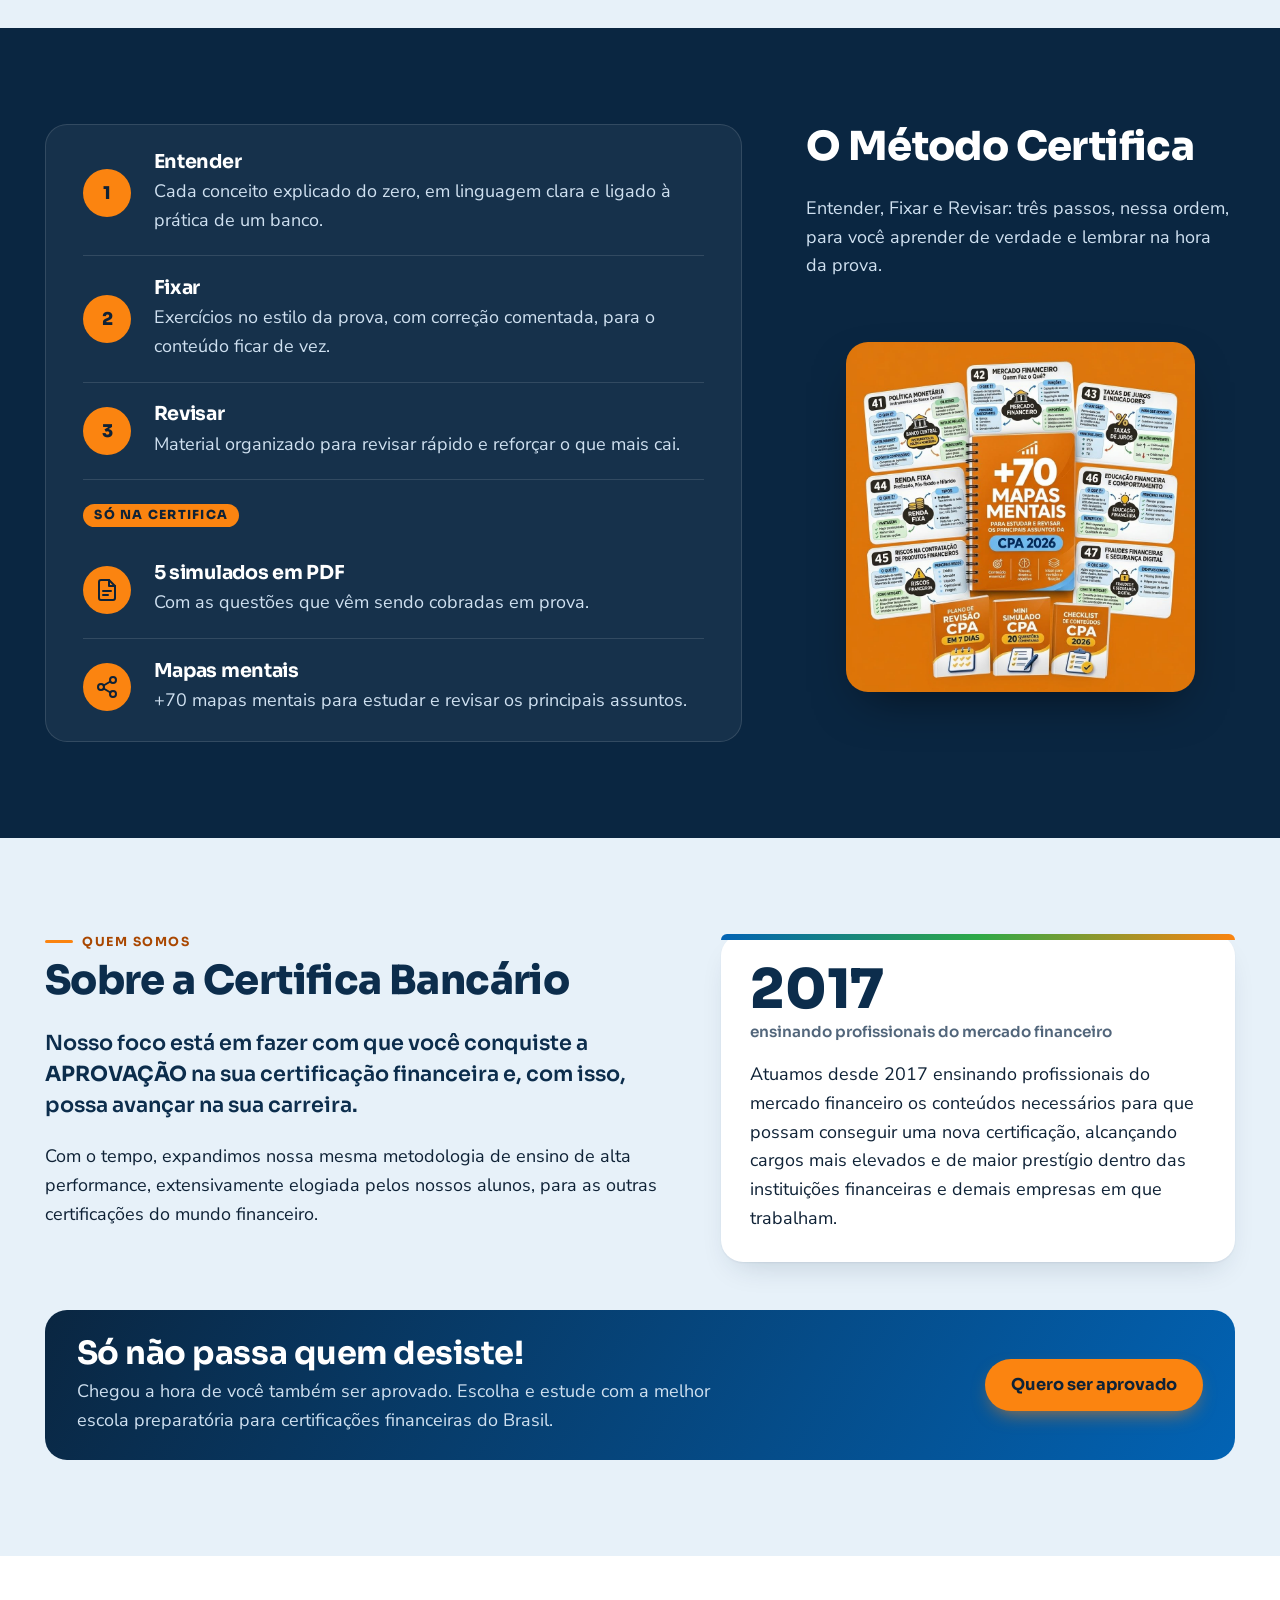
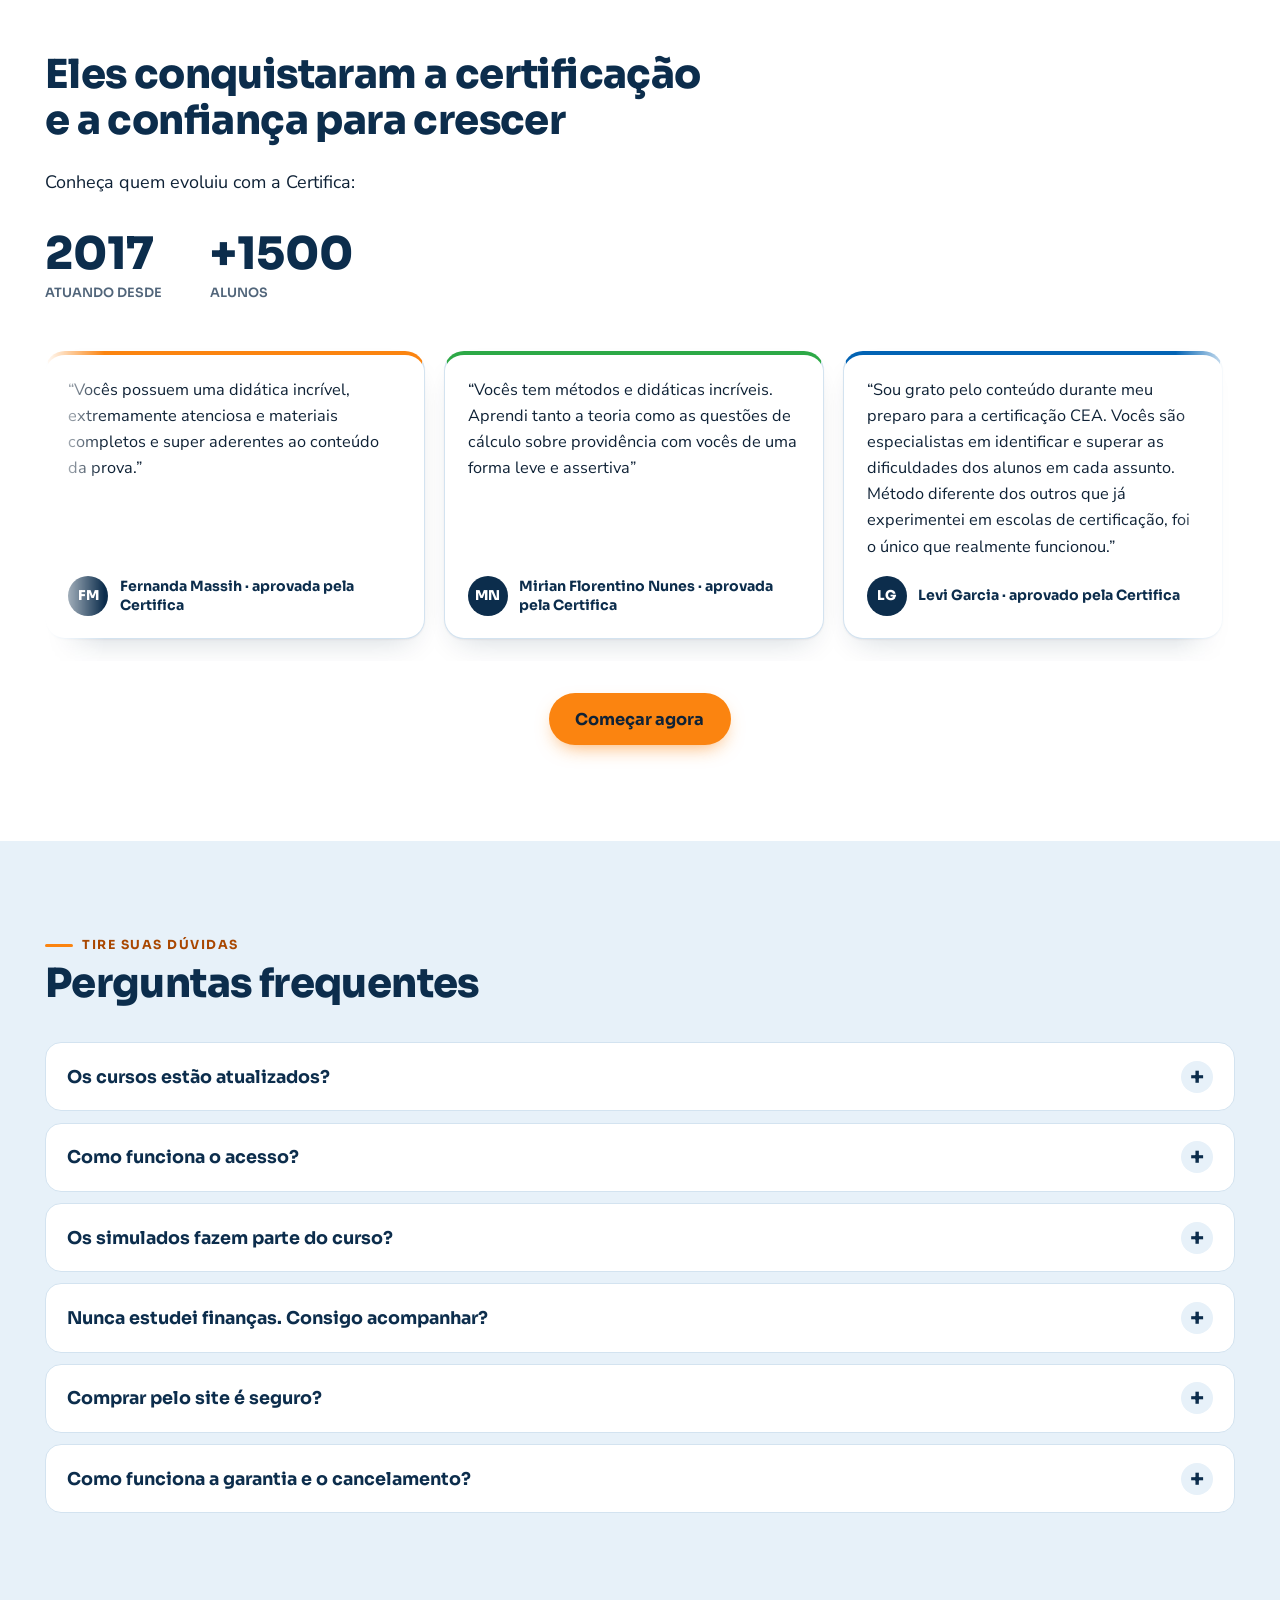
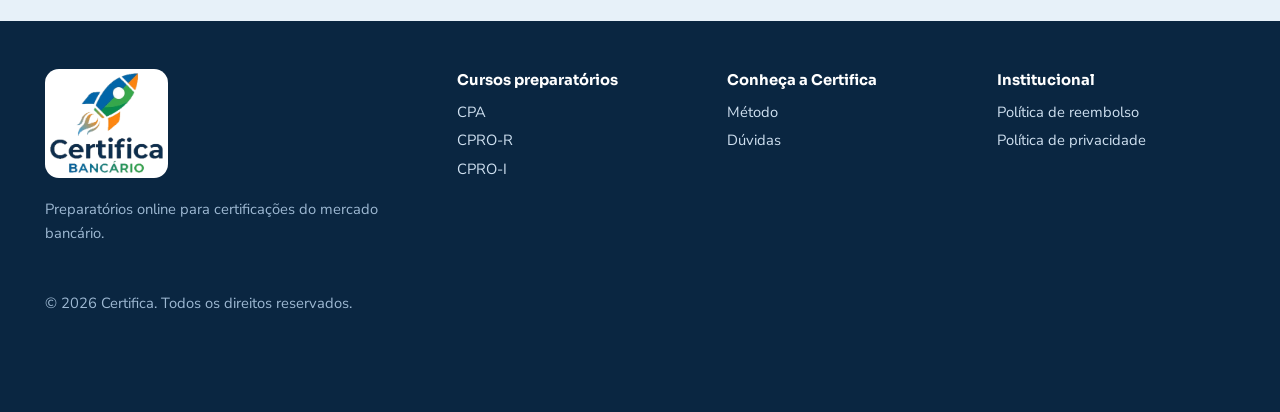
==== commit c5aa4308: "updated landingpage files" ====
--- a/index.html
+++ b/index.html
@@ -134,11 +134,12 @@
 </main>
 
 <footer class="site"><div class="wrap"><div class="cols">
-  <div><span class="plate"><img src="assets/logo.png" alt="Certifica Bancário" height="100" width="114"></span><p>Preparatórios online para certificações do mercado bancário.<a class="wpp" href="#">WhatsApp: (19) 99911-6914</a><!-- Adicione razão social, CNPJ, endereço e e-mail de contato --></p></div>
+  <div><span class="plate"><img src="assets/logo.png" alt="Certifica Bancário" height="100" width="114"></span><p>Preparatórios online para certificações do mercado bancário.<!-- Adicione razão social, CNPJ, endereço e e-mail de contato --></p></div>
   <div><strong>Cursos preparatórios</strong><a href="#preparatorios">CPA</a><a href="#preparatorios">CPRO-R</a><a href="#preparatorios">CPRO-I</a></div>
   <div><strong>Conheça a Certifica</strong><a href="#metodo">Método</a><a href="#faq">Dúvidas</a></div>
   <div><strong>Institucional</strong><a href="#">Política de reembolso</a><a href="#">Política de privacidade</a></div>
 </div><p style="margin:2rem 0 0">© <span id="y"></span> Certifica. Todos os direitos reservados.</p></div></footer>
+<a class="wpp wpp-float" href="#" target="_blank" rel="noopener noreferrer" aria-label="Fale conosco no WhatsApp" title="Fale conosco no WhatsApp"><svg viewBox="0 0 32 32" width="30" height="30" aria-hidden="true" focusable="false"><path fill="#fff" d="M16.04 3C9 3 3.3 8.7 3.3 15.7c0 2.25.59 4.45 1.71 6.38L3.2 29l7.09-1.86a12.7 12.7 0 0 0 5.75 1.46h.01c7.03 0 12.74-5.7 12.74-12.71C28.79 8.7 23.07 3 16.04 3Zm0 23.4h-.01a10.6 10.6 0 0 1-5.4-1.48l-.39-.23-4.2 1.1 1.12-4.1-.25-.42a10.56 10.56 0 0 1-1.62-5.6c0-5.86 4.77-10.62 10.64-10.62 2.84 0 5.5 1.1 7.5 3.11a10.55 10.55 0 0 1 3.1 7.52c0 5.86-4.77 10.62-10.49 10.62Zm5.83-7.95c-.32-.16-1.89-.93-2.18-1.04-.29-.11-.5-.16-.72.16-.21.32-.82 1.04-1 1.25-.19.21-.37.24-.69.08-.32-.16-1.35-.5-2.57-1.59-.95-.85-1.59-1.9-1.78-2.22-.19-.32-.02-.49.14-.65.14-.14.32-.37.48-.56.16-.19.21-.32.32-.53.11-.21.05-.4-.03-.56-.08-.16-.72-1.73-.98-2.37-.26-.62-.52-.54-.72-.55h-.61c-.21 0-.56.08-.85.4-.29.32-1.12 1.09-1.12 2.66s1.15 3.09 1.31 3.3c.16.21 2.26 3.45 5.47 4.84.76.33 1.36.53 1.82.68.77.24 1.46.21 2.01.13.61-.09 1.89-.77 2.15-1.52.27-.75.27-1.39.19-1.52-.08-.13-.29-.21-.61-.37Z"/></svg></a>
 <div class="bar"><a class="btn buy" href="#preparatorios">Conheça os preparatórios</a></div>
 
 <script src="script.js"></script>
--- a/style.css
+++ b/style.css
@@ -234,8 +234,6 @@
 /* v6: no celular o cabeçalho rola junto com a página (não fica fixo no topo) */
 @media (max-width:860px){header{position:static}}
 
-/* v7: contato no rodapé */
-footer p .wpp{margin-top:.6rem;font-weight:700;color:#fff}
 
 /* v1.1: selo da HP12C (arte completa) em tamanho parecido com os selos da ANBIMA */
 .card .sel.logo img.hp{height:96px;width:auto}
@@ -329,3 +327,9 @@
 .gift-box h2{margin:.6rem 0 .5rem}.gift-box p{margin:0 0 1rem;color:var(--mute)}
 .brinde .topics{grid-template-columns:repeat(auto-fit,minmax(230px,1fr));gap:.1rem 1.5rem;margin-bottom:1.4rem}
 @media (max-width:700px){.gift-box{grid-template-columns:1fr}.gift-strip{flex-direction:column;align-items:flex-start}}
+
+/* v1.8: WhatsApp flutuante (bolinha) no canto inferior direito; some do rodapé */
+.wpp-float{position:fixed;right:1.2rem;bottom:calc(1.2rem + env(safe-area-inset-bottom,0px));z-index:40;width:56px;height:56px;border-radius:50%;background:#25D366;display:flex;align-items:center;justify-content:center;box-shadow:0 8px 20px -6px rgba(0,0,0,.4);transition:transform .15s,filter .15s}
+.wpp-float:hover{transform:scale(1.08);filter:brightness(1.05)}
+.wpp-float:focus-visible{outline:3px solid #fff;outline-offset:2px;box-shadow:0 0 0 6px #1F8A3A}
+@media (max-width:860px){.wpp-float{width:52px;height:52px;right:1rem;bottom:calc(5.6rem + env(safe-area-inset-bottom,0px))}}
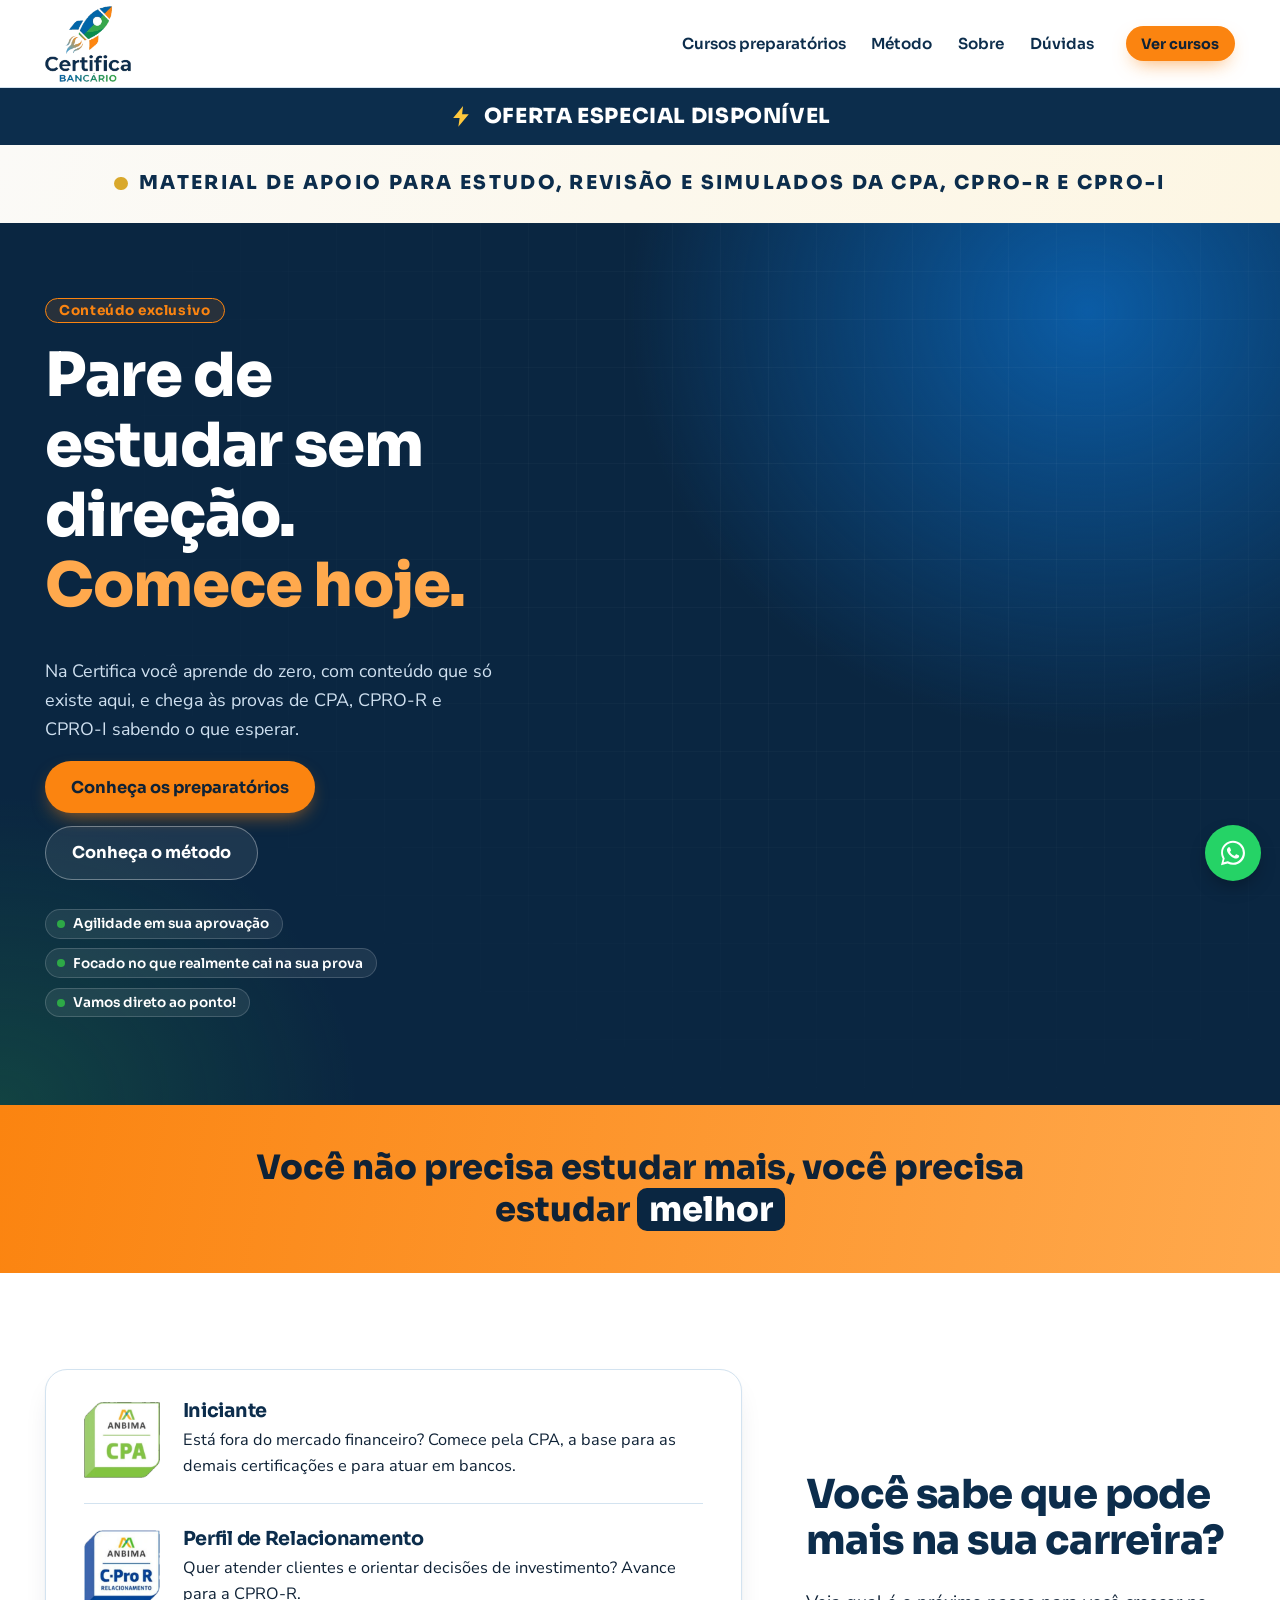
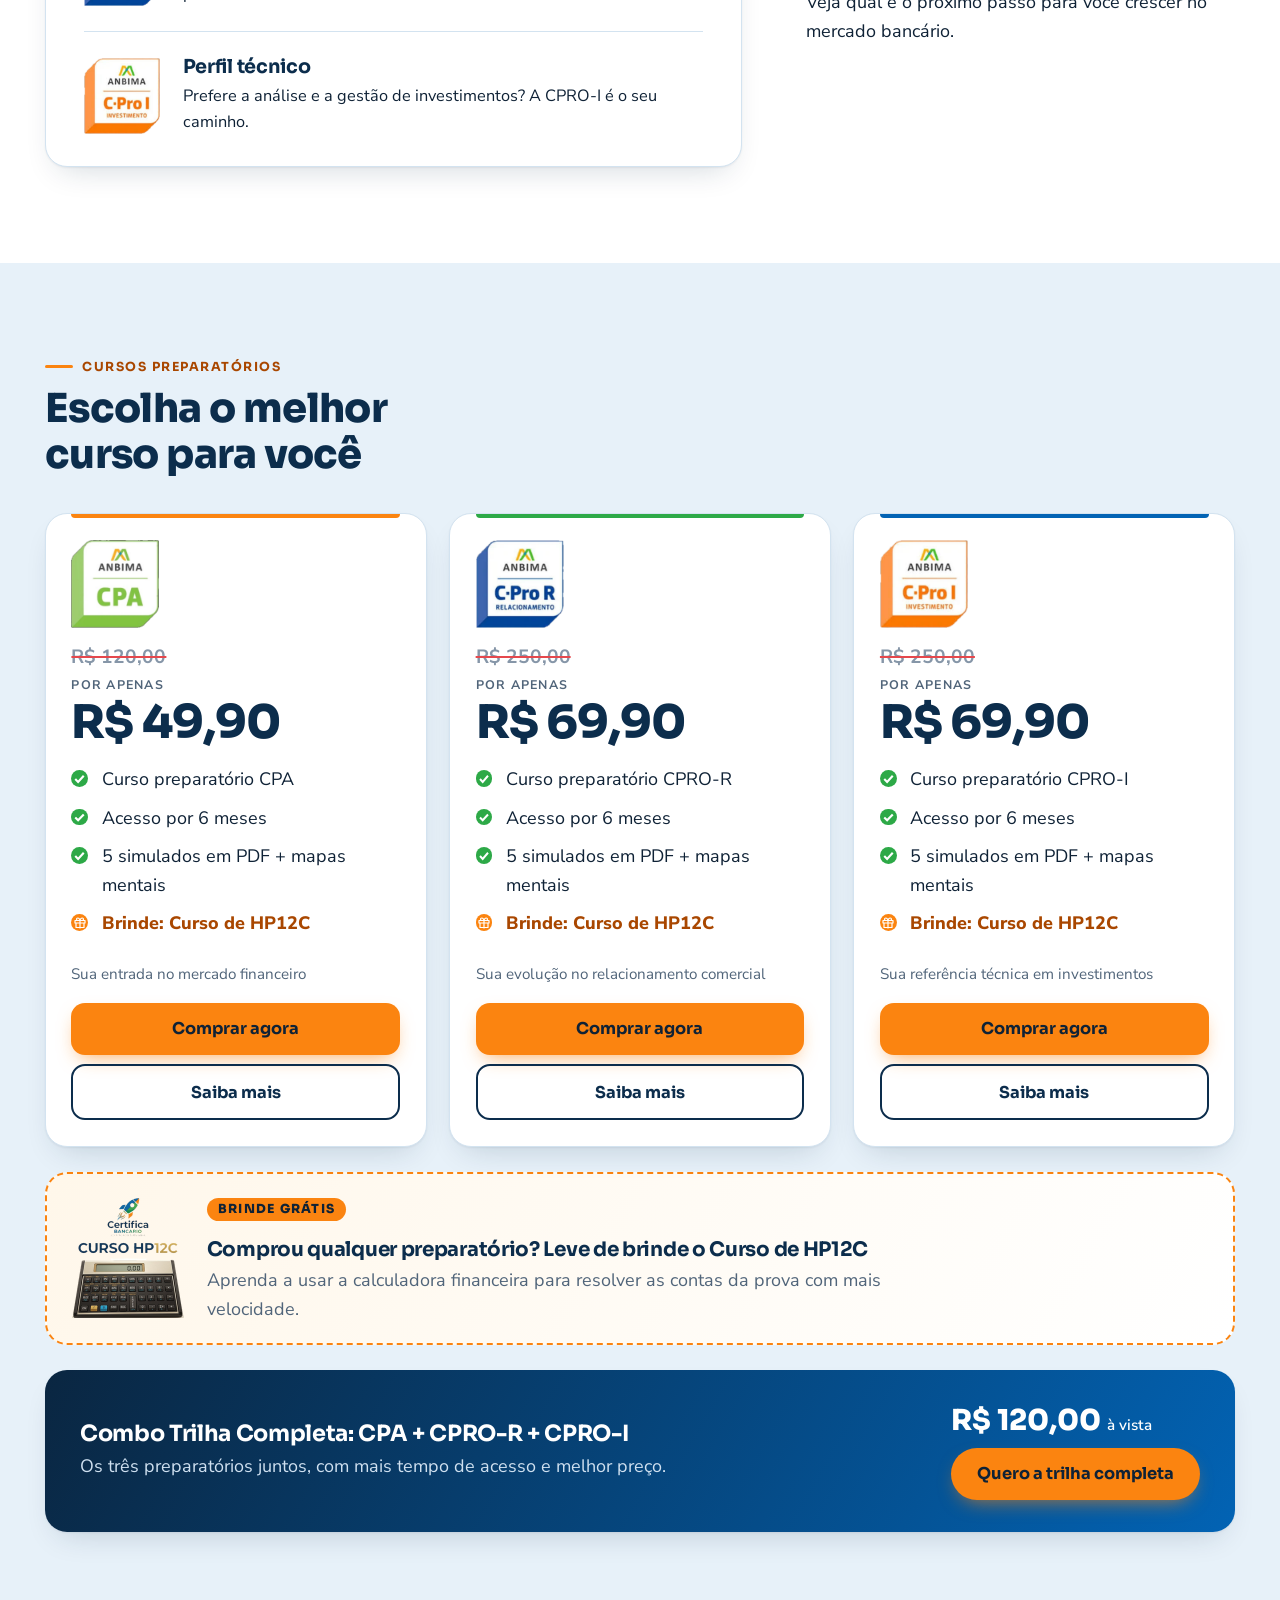
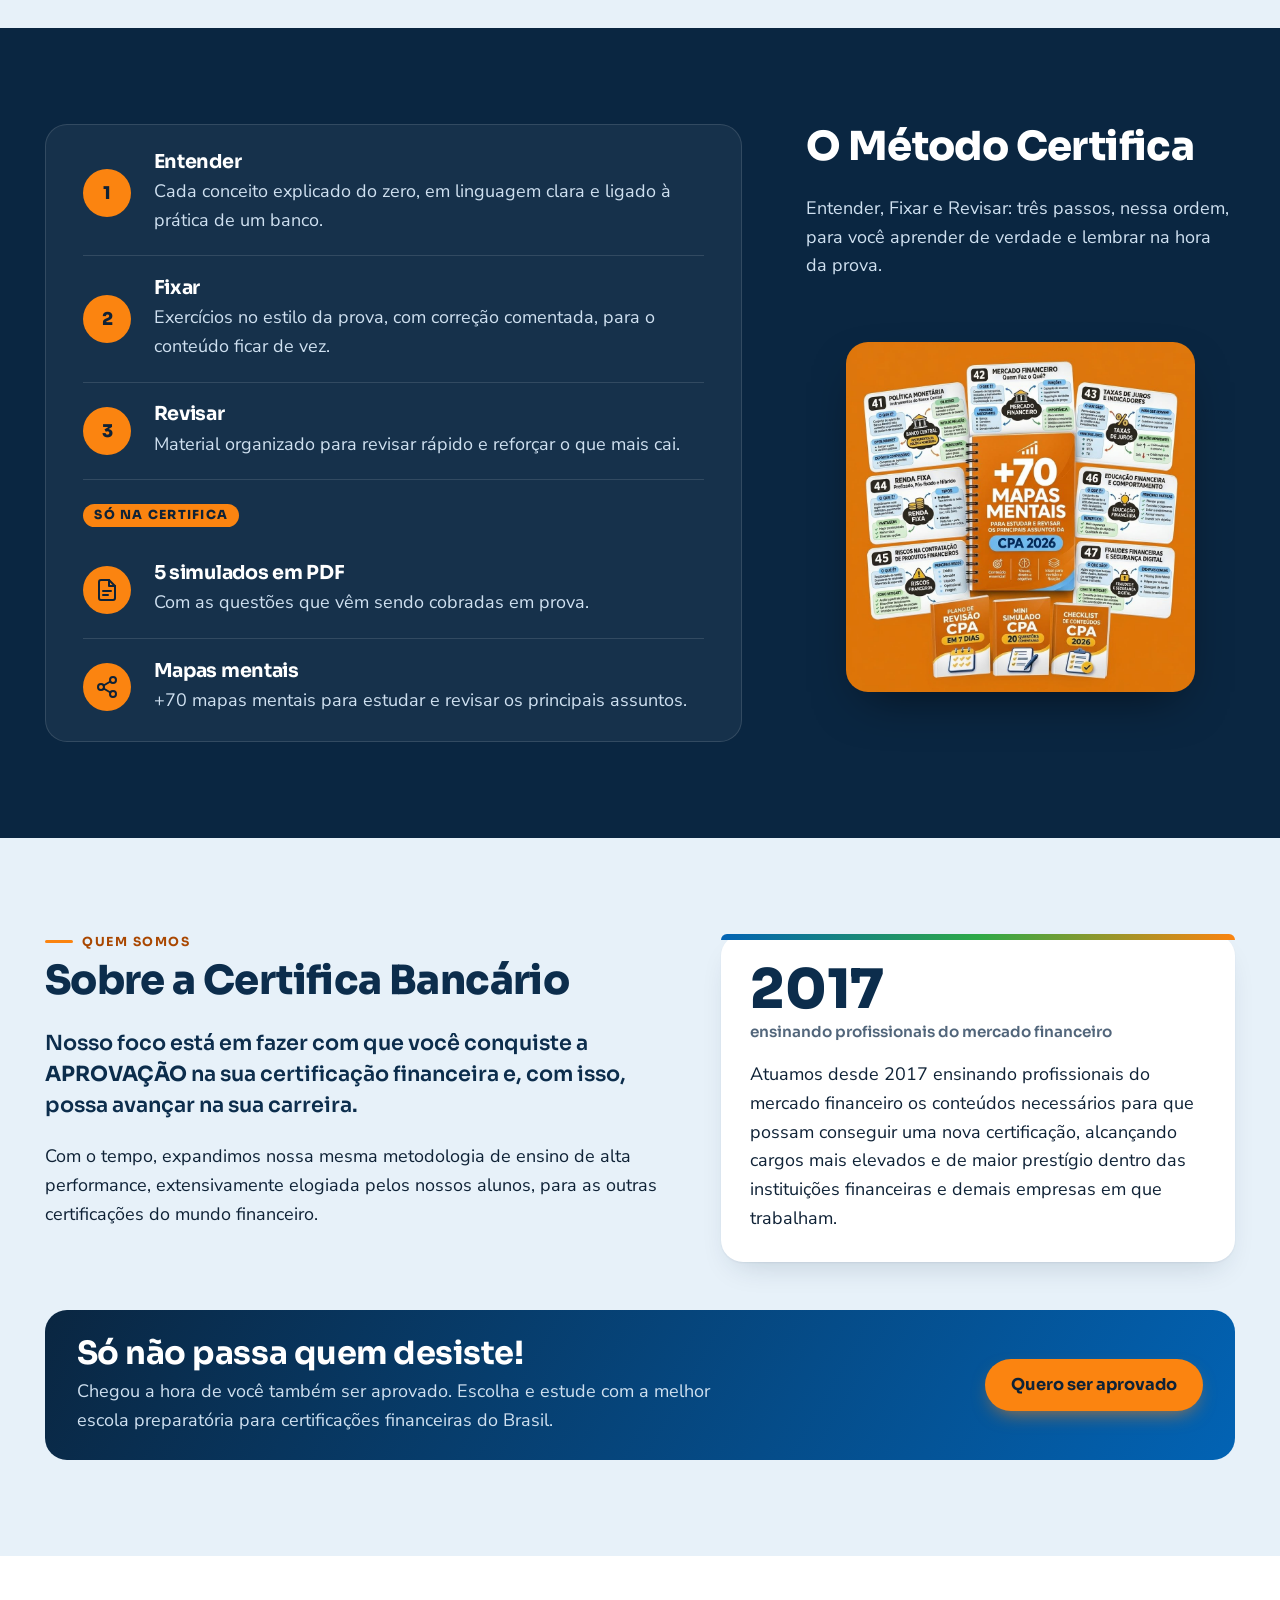
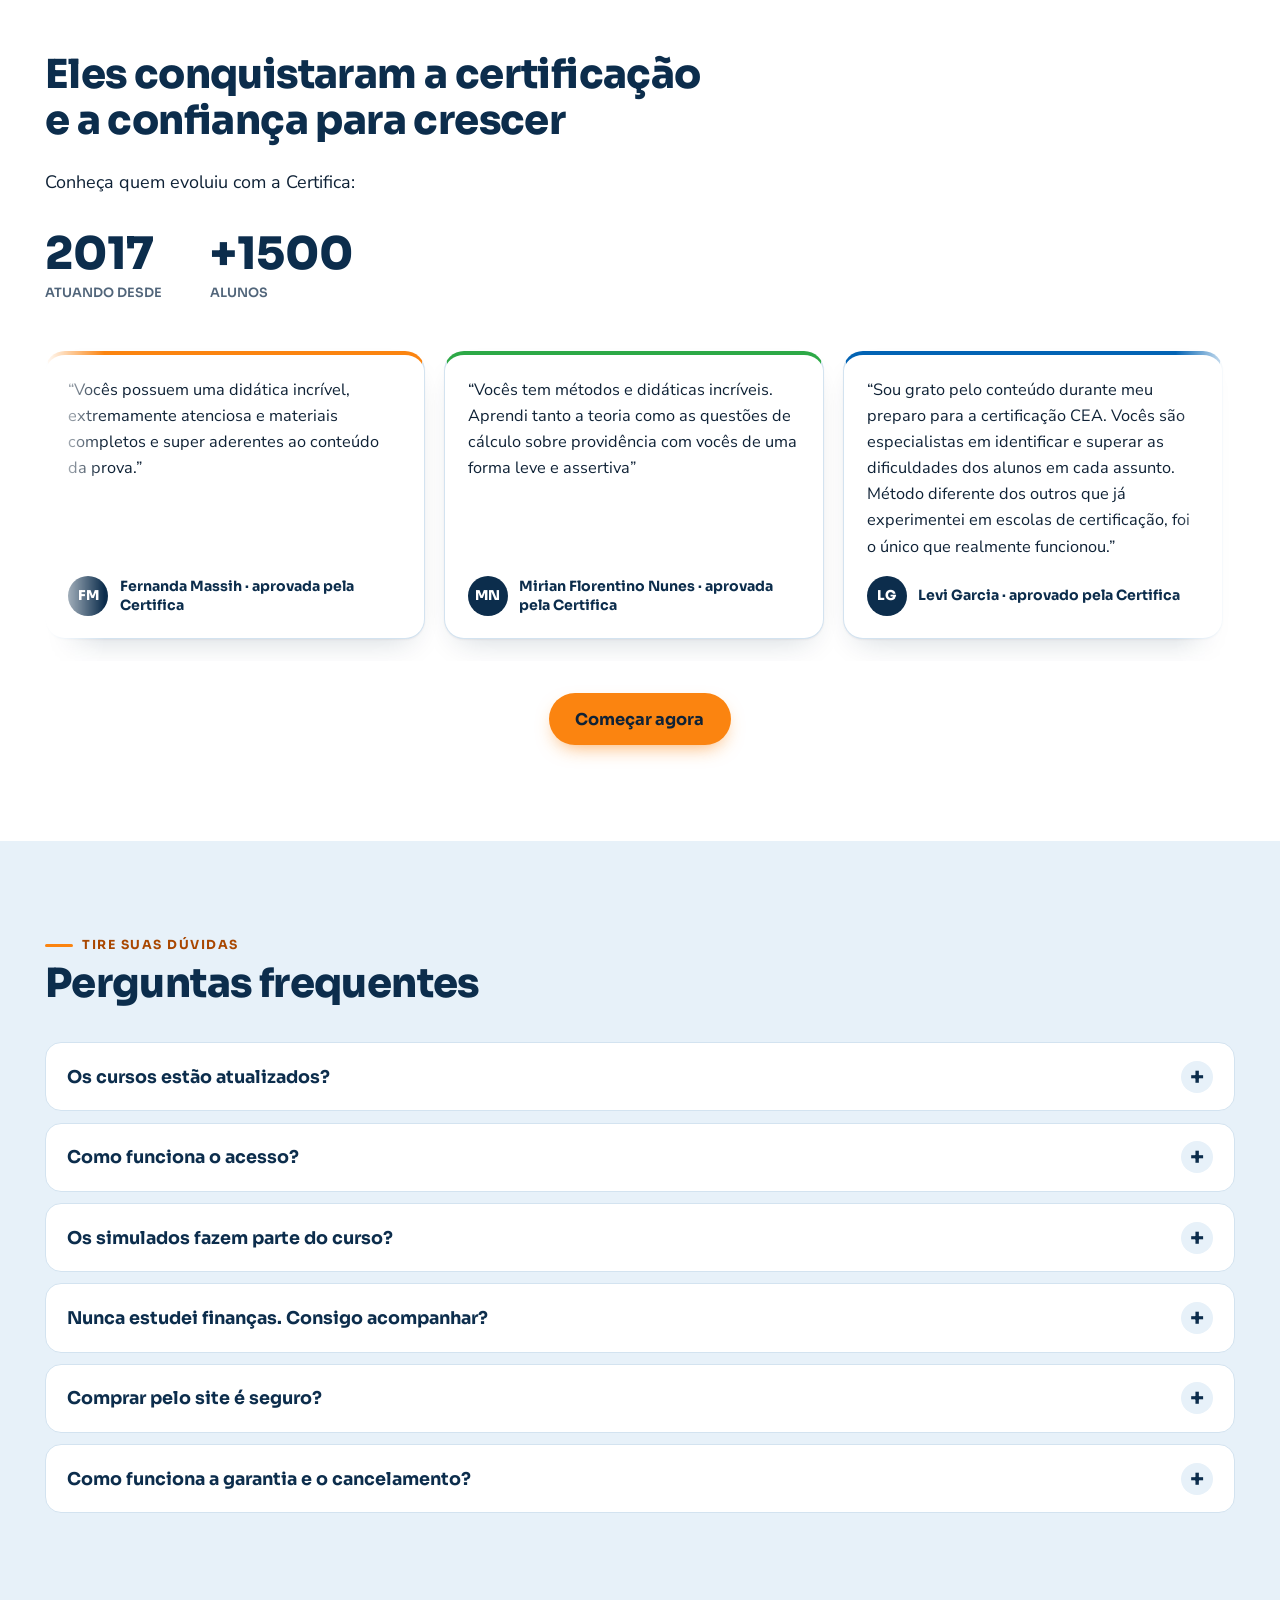
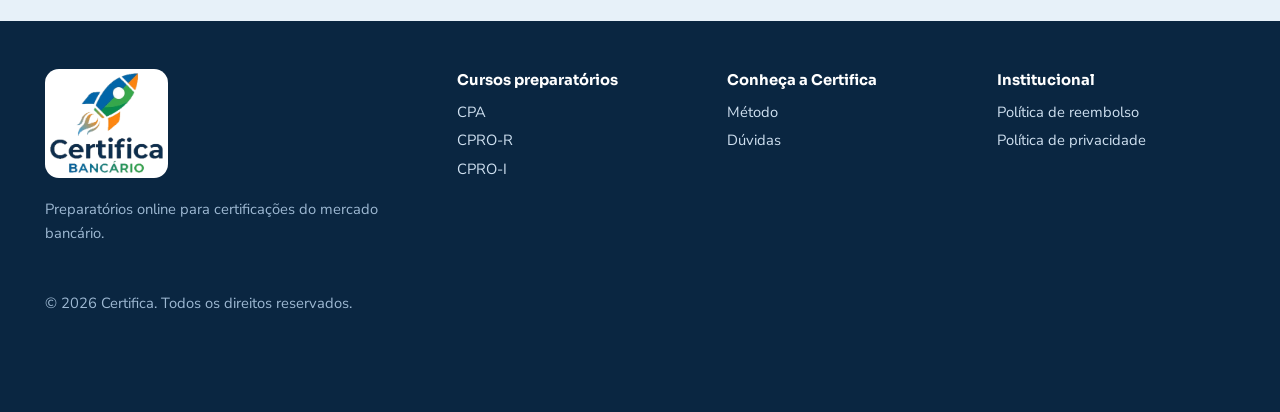
==== commit b097bba5: "updated landingpage files" ====
--- a/index.html
+++ b/index.html
@@ -37,7 +37,7 @@
   <div class="hv"><video id="heroVideo" autoplay muted playsinline preload="auto" disablepictureinpicture disableremoteplayback poster="assets/hero-poster.jpg" aria-label="Animação da marca Certifica Bancário"><source src="assets/hero.mp4" type="video/mp4"></video></div>
 </div></section>
 
-<section class="impact"><div class="wrap"><p>Você não precisa estudar mais, você precisa estudar <em>melhor</em>.</p></div></section>
+<section class="impact"><div class="wrap"><p>Você não precisa estudar mais, você precisa estudar <em>melhor</em></p></div></section>
 
 <!-- 2. NÍVEIS -->
 <section class="niveis"><div class="wrap">
